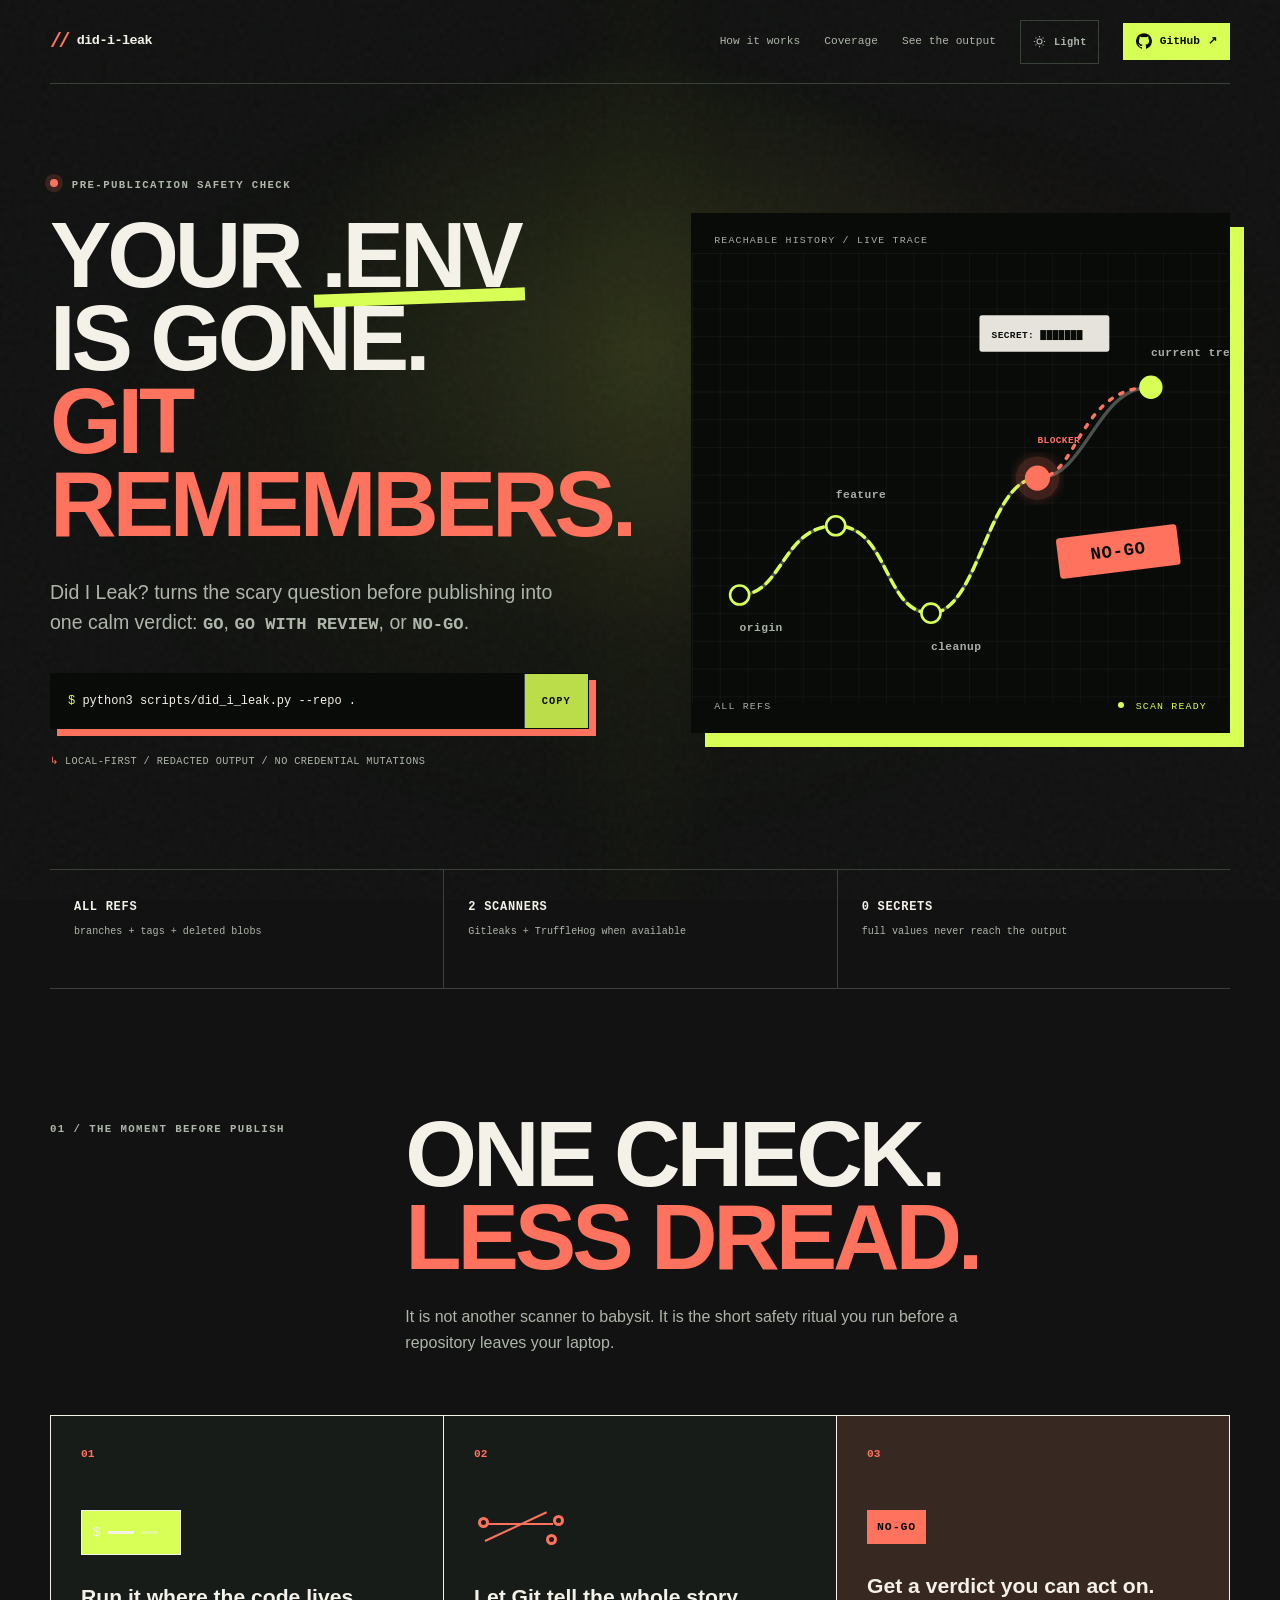
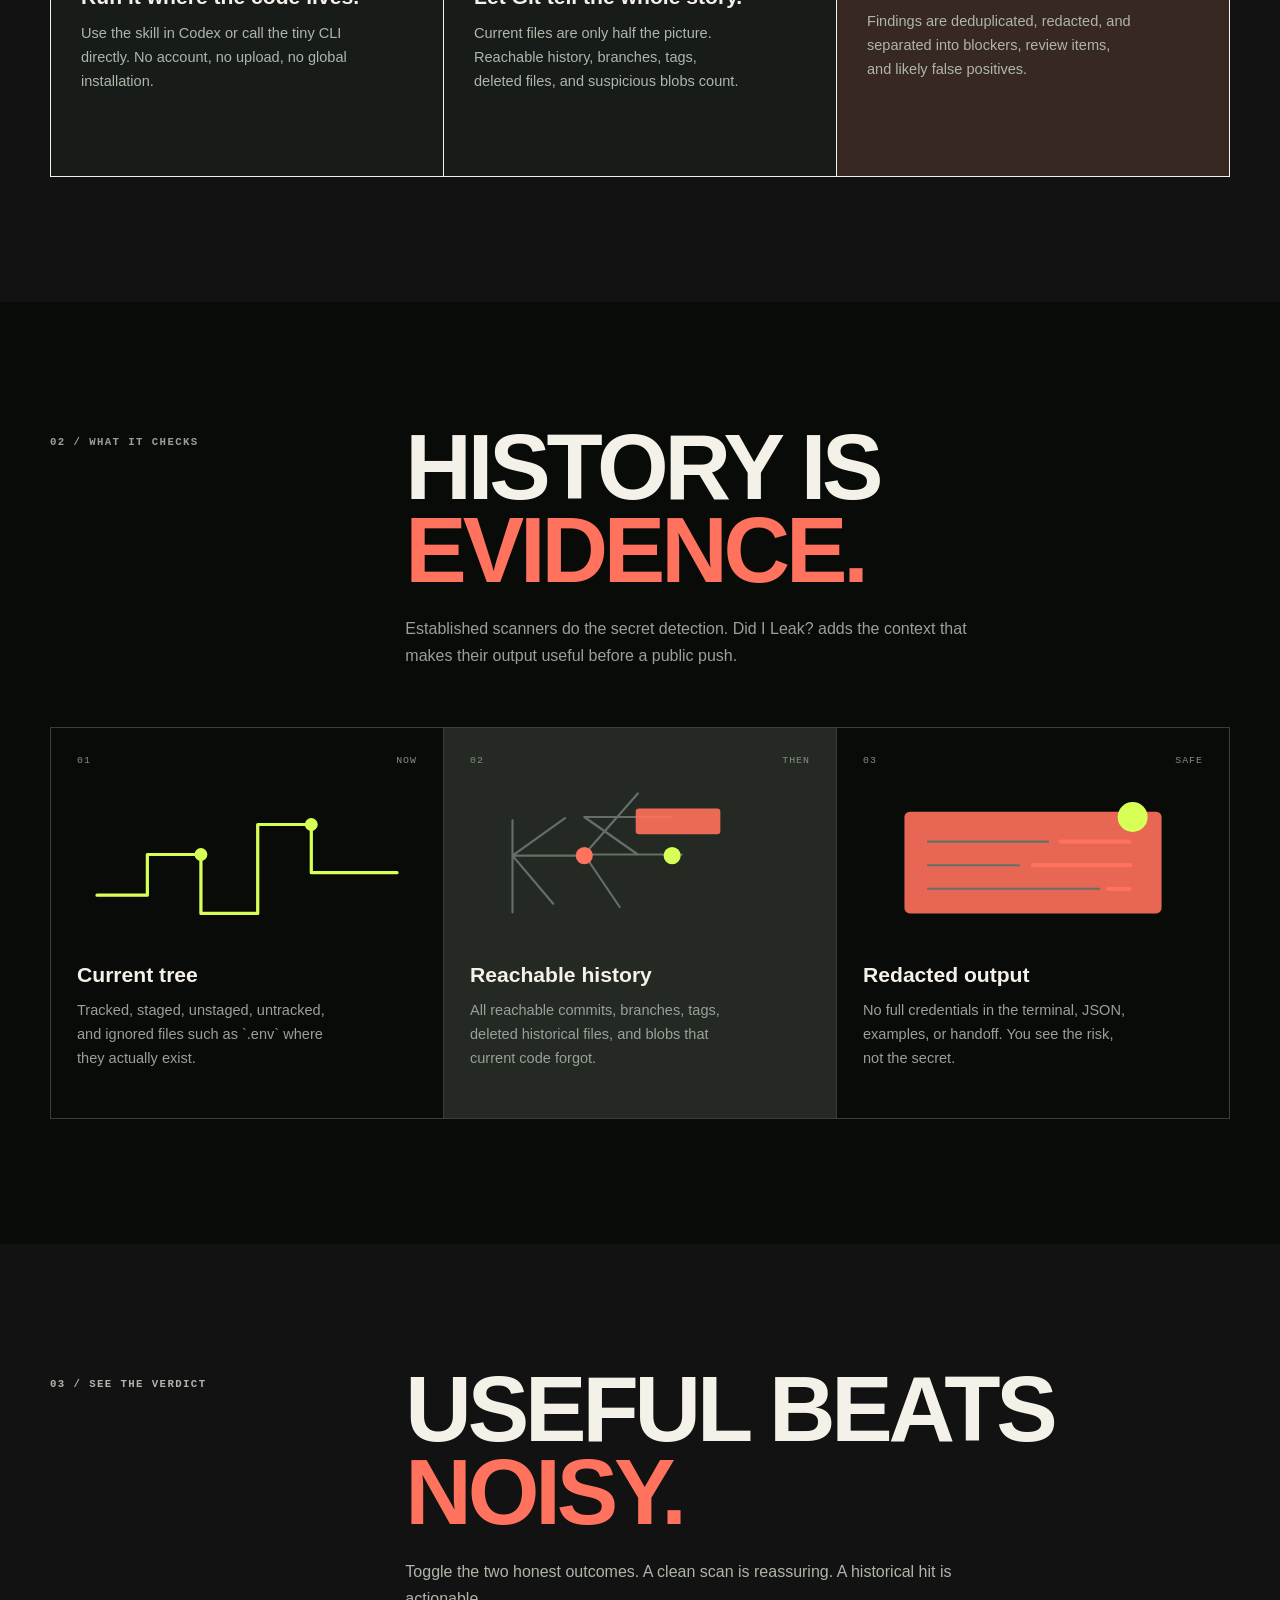
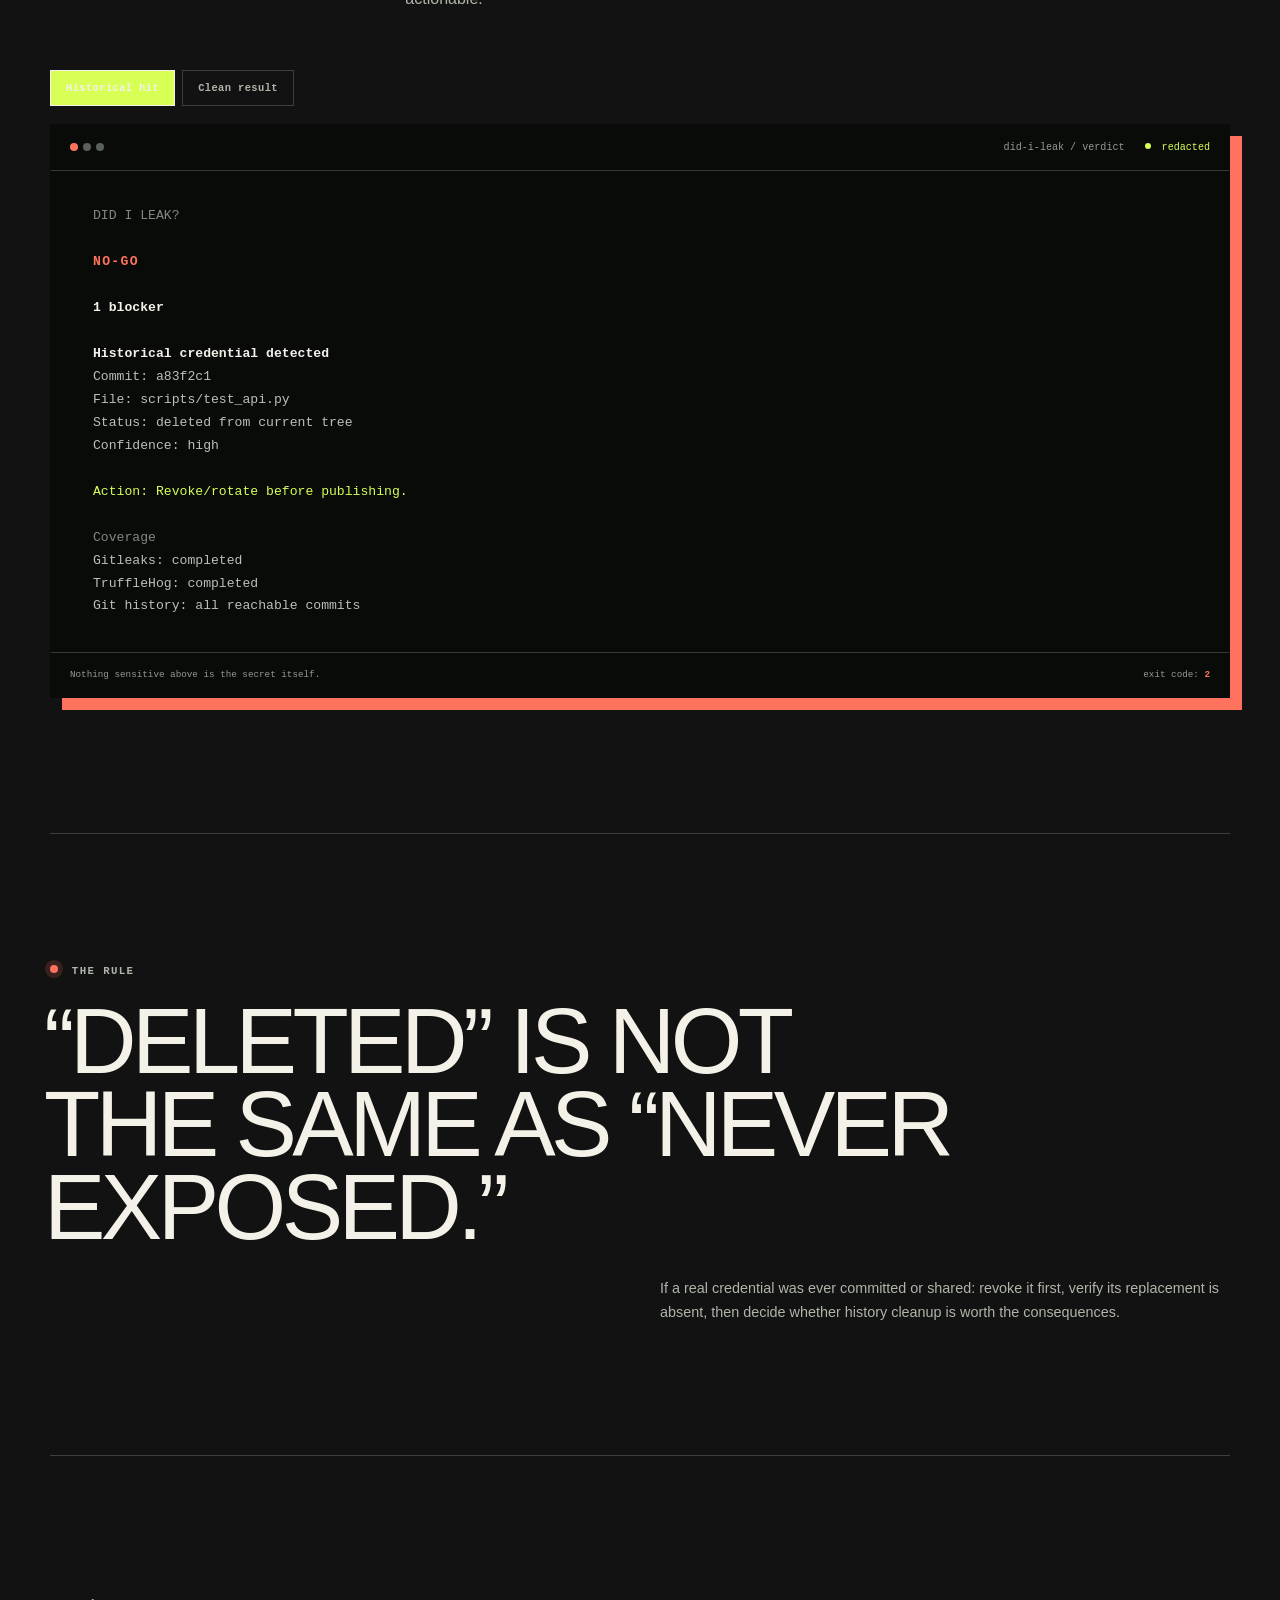
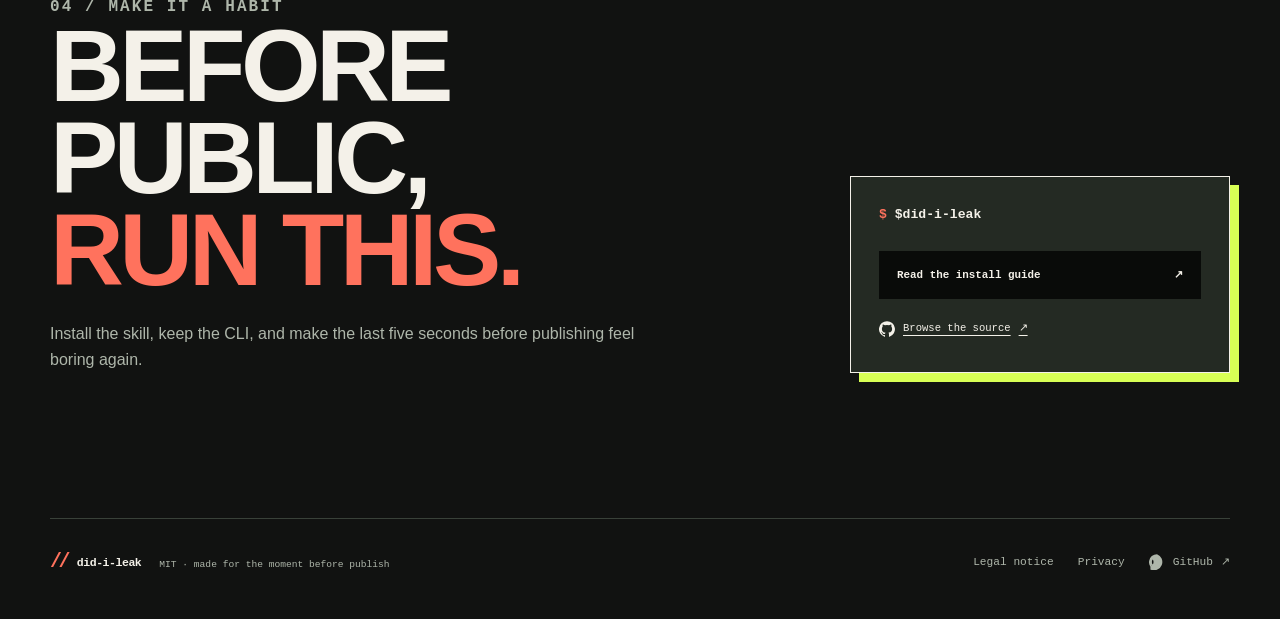
==== docs/index.html @ 1134b4e0 "style: refine ambient background" ====
<!doctype html>
<html lang="en" data-theme="dark">
<head>
  <meta charset="utf-8">
  <meta name="viewport" content="width=device-width, initial-scale=1">
  <meta name="description" content="Did I Leak? A redacted, local-first pre-publication safety check for Git repositories.">
  <meta name="theme-color" content="#111211">
  <meta name="color-scheme" content="dark light">
  <meta property="og:title" content="Did I Leak? — Git remembers.">
  <meta property="og:description" content="Before you make a repo public, check what Git remembers.">
  <title>Did I Leak? — Git remembers.</title>
  <link rel="icon" href="data:image/svg+xml,%3Csvg xmlns='http://www.w3.org/2000/svg' viewBox='0 0 32 32'%3E%3Crect width='32' height='32' rx='5' fill='%23111211'/%3E%3Cpath d='M7 8h18v4H7zm3 7h12v4H10zm3 7h6v3h-6z' fill='%23d8ff55'/%3E%3C/svg%3E">
  <link rel="stylesheet" href="styles.css">
</head>
<body>
  <a class="skip-link" href="#main">Skip to content</a>
  <div class="noise" aria-hidden="true"></div>
  <div class="ambient-field" aria-hidden="true"></div>

  <header class="site-header wrap">
    <a class="brand" href="#top" aria-label="Did I Leak home">
      <span class="brand-mark" aria-hidden="true">//</span>
      <span>did-i-leak</span>
    </a>
    <nav aria-label="Primary navigation">
      <a href="#how">How it works</a>
      <a href="#coverage">Coverage</a>
      <a href="#demo">See the output</a>
      <button class="theme-toggle" type="button" data-theme-toggle aria-label="Switch to light theme" aria-pressed="false">
        <svg aria-hidden="true" viewBox="0 0 24 24"><path d="M12 3v2m0 14v2M3 12h2m14 0h2M5.64 5.64l1.42 1.42m9.9 9.9 1.4 1.4m0-12.72-1.4 1.42m-9.9 9.9-1.42 1.4M12 8a4 4 0 1 0 0 8 4 4 0 0 0 0-8Z"/></svg>
        <span data-theme-label>Light</span>
      </button>
      <a class="nav-cta" href="https://github.com/pengusto/did-i-leak" target="_blank" rel="noreferrer">
        <svg class="github-icon" aria-hidden="true" viewBox="0 0 24 24"><path d="M12 .3a12 12 0 0 0-3.79 23.39c.6.11.82-.26.82-.58v-2.04c-3.34.73-4.04-1.61-4.04-1.61-.55-1.39-1.34-1.76-1.34-1.76-1.09-.75.08-.74.08-.74 1.2.08 1.84 1.23 1.84 1.23 1.07 1.83 2.8 1.3 3.49.99.11-.78.42-1.3.76-1.6-2.67-.3-5.47-1.34-5.47-5.94 0-1.31.47-2.38 1.23-3.22-.12-.3-.53-1.52.12-3.18 0 0 1-.32 3.3 1.23a11.5 11.5 0 0 1 6 0c2.3-1.55 3.3-1.23 3.3-1.23.65 1.66.24 2.88.12 3.18.77.84 1.23 1.91 1.23 3.22 0 4.61-2.81 5.63-5.49 5.93.43.37.81 1.1.81 2.22v3.29c0 .32.22.7.83.58A12 12 0 0 0 12 .3Z"/></svg>
        <span>GitHub</span><span aria-hidden="true">↗</span>
      </a>
    </nav>
  </header>

  <main id="main">
    <section class="hero wrap" id="top">
      <div class="hero-copy">
        <p class="eyebrow"><span class="pulse" aria-hidden="true"></span> Pre-publication safety check</p>
        <h1>Your <span class="mark">.env</span> is gone.<br><strong>Git remembers.</strong></h1>
        <p class="hero-lede">Did I Leak? turns the scary question before publishing into one calm verdict: <b>GO</b>, <b>GO WITH REVIEW</b>, or <b>NO-GO</b>.</p>
        <div class="command-box">
          <code><span class="prompt">$</span> python3 scripts/did_i_leak.py --repo .</code>
          <button class="copy-button" type="button" data-copy="python3 scripts/did_i_leak.py --repo .">Copy</button>
          <span class="copy-status" aria-live="polite"></span>
        </div>
        <p class="hero-note"><span aria-hidden="true">↳</span> local-first / redacted output / no credential mutations</p>
      </div>

      <div class="hero-visual" aria-label="Illustration of Git history being checked for a deleted credential">
        <div class="visual-label">REACHABLE HISTORY / LIVE TRACE</div>
        <svg class="history-map" viewBox="0 0 620 520" role="img" aria-labelledby="history-title history-desc">
          <title id="history-title">A Git history trace with one blocked commit</title>
          <desc id="history-desc">A lime path moves through safe commits, hits a coral blocked commit, and continues to the current tree.</desc>
          <defs>
            <pattern id="grid" width="32" height="32" patternUnits="userSpaceOnUse">
              <path d="M32 0H0V32" fill="none" stroke="#ffffff" stroke-opacity=".08" stroke-width="1"/>
            </pattern>
            <filter id="glow"><feGaussianBlur stdDeviation="7" result="blur"/><feMerge><feMergeNode in="blur"/><feMergeNode in="SourceGraphic"/></feMerge></filter>
          </defs>
          <rect width="620" height="520" fill="url(#grid)"/>
          <path class="trace-muted" d="M55 395 C105 395 104 315 166 315 S221 416 276 416 S342 260 399 260 S466 155 530 155"/>
          <path class="trace-live" d="M55 395 C105 395 104 315 166 315 S221 416 276 416 S342 260 399 260"/>
          <path class="trace-blocked" d="M399 260 C446 260 446 155 530 155"/>
          <circle class="node safe" cx="55" cy="395" r="11"/>
          <circle class="node safe" cx="166" cy="315" r="11"/>
          <circle class="node safe" cx="276" cy="416" r="11"/>
          <circle class="node blocked-glow" cx="399" cy="260" r="25" filter="url(#glow)"/>
          <circle class="node blocked" cx="399" cy="260" r="13"/>
          <circle class="node current" cx="530" cy="155" r="12"/>
          <g class="map-label">
            <text x="55" y="437">origin</text>
            <text x="166" y="283">feature</text>
            <text x="276" y="459">cleanup</text>
            <text class="blocked-text" x="399" y="220">BLOCKER</text>
            <text x="530" y="119">current tree</text>
          </g>
          <g class="redaction" transform="translate(332 72)">
            <rect width="150" height="42" rx="3"/>
            <text x="14" y="26">SECRET: ███████</text>
          </g>
          <g class="stamp" transform="translate(420 330) rotate(-7)">
            <rect width="140" height="47" rx="4"/>
            <text x="70" y="29">NO-GO</text>
          </g>
        </svg>
        <div class="visual-footer"><span>ALL REFS</span><span class="visual-status"><i></i> SCAN READY</span></div>
      </div>
    </section>

    <section class="signal-strip wrap" aria-label="Product guarantees">
      <div><strong>ALL REFS</strong><span>branches + tags + deleted blobs</span></div>
      <div><strong>2 SCANNERS</strong><span>Gitleaks + TruffleHog when available</span></div>
      <div><strong>0 SECRETS</strong><span>full values never reach the output</span></div>
    </section>

    <section class="section wrap" id="how">
      <div class="section-intro">
        <p class="section-number">01 / THE MOMENT BEFORE PUBLISH</p>
        <div>
          <h2>One check.<br><em>Less dread.</em></h2>
          <p>It is not another scanner to babysit. It is the short safety ritual you run before a repository leaves your laptop.</p>
        </div>
      </div>
      <div class="steps">
        <article class="step">
          <span class="step-index">01</span>
          <div class="step-icon icon-terminal" aria-hidden="true"><span>$</span><i></i><i></i></div>
          <h3>Run it where the code lives.</h3>
          <p>Use the skill in Codex or call the tiny CLI directly. No account, no upload, no global installation.</p>
        </article>
        <article class="step">
          <span class="step-index">02</span>
          <div class="step-icon icon-branch" aria-hidden="true"><i></i><i></i><i></i></div>
          <h3>Let Git tell the whole story.</h3>
          <p>Current files are only half the picture. Reachable history, branches, tags, deleted files, and suspicious blobs count.</p>
        </article>
        <article class="step step-last">
          <span class="step-index">03</span>
          <div class="step-icon icon-verdict" aria-hidden="true">NO-GO</div>
          <h3>Get a verdict you can act on.</h3>
          <p>Findings are deduplicated, redacted, and separated into blockers, review items, and likely false positives.</p>
        </article>
      </div>
    </section>

    <section class="section dark-section" id="coverage">
      <div class="wrap">
        <div class="section-intro dark-intro">
          <p class="section-number">02 / WHAT IT CHECKS</p>
          <div>
            <h2>History is<br><em>evidence.</em></h2>
            <p>Established scanners do the secret detection. Did I Leak? adds the context that makes their output useful before a public push.</p>
          </div>
        </div>
        <div class="coverage-grid">
          <article class="coverage-card">
            <div class="card-top"><span>01</span><span>NOW</span></div>
            <svg viewBox="0 0 280 140" aria-hidden="true"><path d="M0 101h47V63h50v55h53V35h50v45h80"/><path class="accent-line" d="M0 101h47V63h50v55h53V35h50v45h80"/><circle cx="97" cy="63" r="6"/><circle cx="200" cy="35" r="6"/></svg>
            <h3>Current tree</h3>
            <p>Tracked, staged, unstaged, untracked, and ignored files such as `.env` where they actually exist.</p>
          </article>
          <article class="coverage-card card-featured">
            <div class="card-top"><span>02</span><span>THEN</span></div>
            <svg viewBox="0 0 280 140" aria-hidden="true"><path d="M21 117V31m0 33h67m-67 0 38 45m-38-45 49-35m18-1h82m-82 0 50 35m-50 0h91m-91 0 33 49m-33-49 50-57"/><circle class="coral-dot" cx="88" cy="64" r="8"/><circle class="lime-dot" cx="170" cy="64" r="8"/><rect x="136" y="20" width="79" height="24" rx="3"/></svg>
            <h3>Reachable history</h3>
            <p>All reachable commits, branches, tags, deleted historical files, and blobs that current code forgot.</p>
          </article>
          <article class="coverage-card">
            <div class="card-top"><span>03</span><span>SAFE</span></div>
            <svg viewBox="0 0 280 140" aria-hidden="true"><rect x="20" y="23" width="240" height="95" rx="5"/><path d="M42 51h112M42 73h85M42 95h160"/><path class="redact-line" d="M166 51h64M140 73h91M210 95h20"/><circle cx="233" cy="28" r="14"/></svg>
            <h3>Redacted output</h3>
            <p>No full credentials in the terminal, JSON, examples, or handoff. You see the risk, not the secret.</p>
          </article>
        </div>
      </div>
    </section>

    <section class="section wrap demo-section" id="demo">
      <div class="section-intro">
        <p class="section-number">03 / SEE THE VERDICT</p>
        <div>
          <h2>Useful beats<br><em>noisy.</em></h2>
          <p>Toggle the two honest outcomes. A clean scan is reassuring. A historical hit is actionable.</p>
        </div>
      </div>
      <div class="demo-switcher" role="group" aria-label="Choose an example verdict">
        <button type="button" class="demo-tab active" data-demo-tab="leak">Historical hit</button>
        <button type="button" class="demo-tab" data-demo-tab="clean">Clean result</button>
      </div>
      <div class="terminal" aria-live="polite">
        <div class="terminal-bar"><span class="terminal-dots" aria-hidden="true"><i></i><i></i><i></i></span><span data-terminal-title>did-i-leak / verdict</span><span class="terminal-live"><i></i> redacted</span></div>
        <pre data-terminal-output><span class="terminal-muted">DID I LEAK?</span>

<span class="terminal-danger">NO-GO</span>

<span class="terminal-strong">1 blocker</span>

<span class="terminal-strong">Historical credential detected</span>
Commit: a83f2c1
File: scripts/test_api.py
Status: deleted from current tree
Confidence: high

<span class="terminal-action">Action: Revoke/rotate before publishing.</span>

<span class="terminal-muted">Coverage</span>
Gitleaks: completed
TruffleHog: completed
Git history: all reachable commits</pre>
        <div class="terminal-footer"><span>Nothing sensitive above is the secret itself.</span><span>exit code: <b data-terminal-code>2</b></span></div>
      </div>
    </section>

    <section class="manifesto wrap">
      <p class="eyebrow"><span class="pulse" aria-hidden="true"></span> The rule</p>
      <blockquote>“Deleted” is not the same as “never exposed.”</blockquote>
      <p class="manifesto-note">If a real credential was ever committed or shared: revoke it first, verify its replacement is absent, then decide whether history cleanup is worth the consequences.</p>
    </section>

    <section class="cta-section wrap" id="install">
      <div>
        <p class="section-number">04 / MAKE IT A HABIT</p>
        <h2>Before public,<br><em>run this.</em></h2>
        <p>Install the skill, keep the CLI, and make the last five seconds before publishing feel boring again.</p>
      </div>
      <div class="cta-panel">
        <code><span>$</span> $did-i-leak</code>
        <a class="primary-button" href="https://github.com/pengusto/did-i-leak#readme" target="_blank" rel="noreferrer">Read the install guide <span aria-hidden="true">↗</span></a>
        <a class="text-link icon-link" href="https://github.com/pengusto/did-i-leak" target="_blank" rel="noreferrer"><svg class="github-icon" aria-hidden="true" viewBox="0 0 24 24"><path d="M12 .3a12 12 0 0 0-3.79 23.39c.6.11.82-.26.82-.58v-2.04c-3.34.73-4.04-1.61-4.04-1.61-.55-1.39-1.34-1.76-1.34-1.76-1.09-.75.08-.74.08-.74 1.2.08 1.84 1.23 1.84 1.23 1.07 1.83 2.8 1.3 3.49.99.11-.78.42-1.3.76-1.6-2.67-.3-5.47-1.34-5.47-5.94 0-1.31.47-2.38 1.23-3.22-.12-.3-.53-1.52.12-3.18 0 0 1-.32 3.3 1.23a11.5 11.5 0 0 1 6 0c2.3-1.55 3.3-1.23 3.3-1.23.65 1.66.24 2.88.12 3.18.77.84 1.23 1.91 1.23 3.22 0 4.61-2.81 5.63-5.49 5.93.43.37.81 1.1.81 2.22v3.29c0 .32.22.7.83.58A12 12 0 0 0 12 .3Z"/></svg> Browse the source <span aria-hidden="true">↗</span></a>
      </div>
    </section>
  </main>

  <footer class="site-footer wrap">
    <div><a class="brand footer-brand" href="#top"><span class="brand-mark" aria-hidden="true">//</span> did-i-leak</a><span class="footer-copy">MIT · made for the moment before publish</span></div>
    <div class="footer-links"><a href="impressum.html">Legal notice</a><a href="datenschutz.html">Privacy</a><a class="icon-link" href="https://github.com/pengusto/did-i-leak" target="_blank" rel="noreferrer"><svg class="github-icon" aria-hidden="true" viewBox="0 0 24 24"><path d="M12 .3a12 12 0 0 0-3.79 23.39c.6.11.82-.26.82-.58v-2.04c-3.34.73-4.04-1.61-4.04-1.61-.55-1.39-1.34-1.76-1.34-1.76-1.09-.75.08-.74.08-.74 1.2.08 1.84 1.23 1.84 1.23 1.07 1.83 2.8 1.3 3.49.99.11-.78.42-1.3.76-1.6-2.67-.3-5.47-1.34-5.47-5.94 0-1.31.47-2.38 1.23-3.22.77.84 1.23 1.91 1.23 3.22 0 4.61-2.81 5.63-5.49 5.93.43.37.81 1.1.81 2.22v3.29c0 .32.22.7.83.58A12 12 0 0 0 12 .3Z"/></svg>GitHub <span aria-hidden="true">↗</span></a></div>
  </footer>

  <script src="script.js" defer></script>
</body>
</html>
---- docs/styles.css ----
:root {
  color-scheme: dark;
  --bg: #111211;
  --surface: #181c18;
  --surface-2: #242a23;
  --surface-strong: #090b09;
  --text: #f4f1e9;
  --muted: #aeb6aa;
  --line: #394139;
  --accent: #d8ff55;
  --danger: #ff725d;
  --focus: #9aaaff;
  --mx: 50%;
  --my: 38%;
  --shift-x: 0px;
  --shift-y: 0px;
  --max: 1180px;
  --display: "Arial Narrow", "Avenir Next Condensed", "Helvetica Neue", sans-serif;
  --body: "Avenir Next", "Helvetica Neue", "Segoe UI", sans-serif;
  --mono: "SFMono-Regular", Consolas, "Liberation Mono", Menlo, monospace;
}

html[data-theme="light"] {
  color-scheme: light;
  --bg: #f4f1e9;
  --surface: #fffdf5;
  --surface-2: #e7e3d9;
  --surface-strong: #111211;
  --text: #111211;
  --muted: #6d726c;
  --line: #c9c7bd;
  --accent: #c9ed4a;
  --danger: #d95443;
  --focus: #455eff;
}

* { box-sizing: border-box; }

html { scroll-behavior: smooth; }

body {
  isolation: isolate;
  margin: 0;
  color: var(--text);
  background: var(--bg);
  font-family: var(--body);
  line-height: 1.5;
}

body::selection { color: var(--text); background: var(--accent); }

a { color: inherit; }

button, a { -webkit-tap-highlight-color: transparent; }

a:focus-visible,
button:focus-visible {
  outline: 3px solid var(--focus);
  outline-offset: 4px;
}

.skip-link {
  position: fixed;
  z-index: 10;
  top: 12px;
  left: 12px;
  padding: 10px 14px;
  color: var(--surface-strong);
  background: var(--accent);
  transform: translateY(-150%);
}

.skip-link:focus { transform: translateY(0); }

.noise {
  position: fixed;
  z-index: 0;
  inset: 0;
  pointer-events: none;
  opacity: .035;
  background-image: url("data:image/svg+xml,%3Csvg viewBox='0 0 180 180' xmlns='http://www.w3.org/2000/svg'%3E%3Cfilter id='n'%3E%3CfeTurbulence type='fractalNoise' baseFrequency='.82' numOctaves='4' stitchTiles='stitch'/%3E%3C/filter%3E%3Crect width='100%25' height='100%25' filter='url(%23n)' opacity='.9'/%3E%3C/svg%3E");
}

.ambient-field {
  position: fixed;
  z-index: 0;
  inset: 0;
  overflow: hidden;
  pointer-events: none;
  opacity: .9;
  background:
    radial-gradient(ellipse 520px 430px at var(--mx) var(--my), color-mix(in srgb, var(--accent) 11%, transparent), transparent 72%),
    radial-gradient(ellipse 620px 480px at calc(72% + var(--shift-x)) calc(48% + var(--shift-y)), color-mix(in srgb, var(--danger) 5%, transparent), transparent 74%);
}

.ambient-field::before {
  position: absolute;
  inset: -22%;
  content: "";
  opacity: .6;
  background: radial-gradient(ellipse at 50% 50%, color-mix(in srgb, var(--accent) 7%, transparent), transparent 52%);
  filter: blur(48px);
  transform: translate3d(calc(var(--shift-x) * .55), calc(var(--shift-y) * .55), 0);
}

.ambient-field::after {
  position: absolute;
  top: -15%;
  bottom: -15%;
  left: calc(var(--mx) - 9%);
  width: 18%;
  min-width: 130px;
  content: "";
  background: linear-gradient(90deg, transparent, color-mix(in srgb, var(--accent) 7%, transparent), transparent);
  filter: blur(24px);
  opacity: .32;
  transform: translateX(var(--shift-x));
}

.site-header,
main,
.site-footer {
  position: relative;
  z-index: 1;
}

html[data-theme="light"] .ambient-field { opacity: .5; }

.wrap {
  width: min(calc(100% - 48px), var(--max));
  margin-inline: auto;
}

.site-header {
  display: flex;
  align-items: center;
  justify-content: space-between;
  min-height: 84px;
  border-bottom: 1px solid var(--line);
}

.brand {
  display: inline-flex;
  align-items: center;
  gap: 10px;
  color: var(--text);
  font-family: var(--mono);
  font-size: .84rem;
  font-weight: 800;
  letter-spacing: -.04em;
  text-decoration: none;
}

.brand-mark {
  display: inline-block;
  color: var(--danger);
  font-size: 1.25rem;
  letter-spacing: -.18em;
}

nav,
.footer-links {
  display: flex;
  align-items: center;
  gap: 24px;
}

nav a,
.footer-links a {
  color: var(--muted);
  font-family: var(--mono);
  font-size: .7rem;
  text-decoration: none;
}

nav a:hover,
.footer-links a:hover { color: var(--text); }

.nav-cta {
  display: inline-flex;
  align-items: center;
  gap: 8px;
  padding: 10px 13px;
  color: var(--surface-strong) !important;
  background: var(--accent);
  font-weight: 800;
}

.github-icon { width: 16px; height: 16px; fill: currentColor; }

.theme-toggle {
  display: inline-flex;
  align-items: center;
  gap: 7px;
  min-height: 44px;
  border: 1px solid var(--line);
  padding: 8px 11px;
  color: var(--muted);
  background: transparent;
  font-family: var(--mono);
  font-size: .64rem;
  font-weight: 800;
  letter-spacing: .04em;
  cursor: pointer;
}

.theme-toggle svg { width: 15px; height: 15px; fill: none; stroke: currentColor; stroke-width: 1.7; }
.theme-toggle:hover { color: var(--text); border-color: var(--text); }

.hero {
  display: grid;
  grid-template-columns: minmax(0, 1fr) minmax(0, 1fr);
  gap: clamp(48px, 8vw, 108px);
  align-items: center;
  min-height: 680px;
  padding: 94px 0 100px;
}

.eyebrow,
.section-number {
  margin: 0 0 22px;
  color: var(--muted);
  font-family: var(--mono);
  font-size: .67rem;
  font-weight: 800;
  letter-spacing: .13em;
  line-height: 1.4;
  text-transform: uppercase;
}

.pulse {
  display: inline-block;
  width: 8px;
  height: 8px;
  margin-right: 6px;
  border-radius: 50%;
  background: var(--danger);
  box-shadow: 0 0 0 5px color-mix(in srgb, var(--danger) 17%, transparent);
  vertical-align: 1px;
}

h1,
h2,
h3,
p { margin-top: 0; }

h1,
h2 {
  font-family: var(--display);
  font-weight: 900;
  letter-spacing: -.045em;
  line-height: .9;
  text-transform: uppercase;
}

h1 {
  max-width: 640px;
  margin-bottom: 30px;
  font-size: clamp(4.6rem, 7.2vw, 7.8rem);
}

h1 strong { display: block; color: var(--danger); font-weight: inherit; }

.mark {
  position: relative;
  display: inline-block;
  z-index: 0;
}

.mark::after {
  position: absolute;
  z-index: -1;
  right: -.06em;
  bottom: -.06em;
  left: -.08em;
  height: .14em;
  content: "";
  background: var(--accent);
  transform: rotate(-2deg);
}

.hero-lede {
  max-width: 540px;
  margin-bottom: 34px;
  color: var(--muted);
  font-size: clamp(1.03rem, 1.7vw, 1.22rem);
  line-height: 1.55;
}

.hero-lede b { font-family: var(--mono); font-size: .88em; }

.command-box {
  position: relative;
  display: flex;
  align-items: center;
  width: min(100%, 550px);
  min-height: 56px;
  border: 1px solid var(--surface-strong);
  background: var(--surface-strong);
  box-shadow: 7px 7px 0 var(--danger);
}

.command-box code {
  flex: 1 1 auto;
  min-width: 0;
  overflow-x: auto;
  padding: 18px 17px;
  color: var(--text);
  font-family: var(--mono);
  font-size: .75rem;
  white-space: nowrap;
}

.prompt { color: var(--accent); }

.copy-button {
  flex: 0 0 auto;
  align-self: stretch;
  border: 0;
  border-left: 1px solid #474b47;
  padding: 0 17px;
  color: var(--surface-strong);
  background: color-mix(in srgb, var(--accent) 86%, var(--surface-strong));
  font-family: var(--mono);
  font-size: .65rem;
  font-weight: 800;
  letter-spacing: .1em;
  text-transform: uppercase;
  cursor: pointer;
}

.copy-button:hover { background: #edff99; }

.copy-status {
  position: absolute;
  right: 0;
  bottom: -25px;
  color: var(--muted);
  font-family: var(--mono);
  font-size: .62rem;
}

.hero-note {
  margin: 25px 0 0;
  color: var(--muted);
  font-family: var(--mono);
  font-size: .64rem;
  letter-spacing: .04em;
  text-transform: uppercase;
}

.hero-note span { color: var(--danger); }

.hero-visual {
  position: relative;
  overflow: hidden;
  min-height: 520px;
  border: 1px solid var(--surface-strong);
  background: var(--surface-strong);
  box-shadow: 14px 14px 0 var(--accent);
}

.visual-label,
.visual-footer {
  display: flex;
  justify-content: space-between;
  color: #a8afa6;
  font-family: var(--mono);
  font-size: .62rem;
  letter-spacing: .12em;
}

.visual-label { padding: 20px 22px 0; }

.history-map {
  display: block;
  width: 100%;
  height: auto;
  margin-top: 4px;
}

.trace-muted,
.trace-live,
.trace-blocked {
  fill: none;
  stroke-linecap: round;
  stroke-linejoin: round;
  stroke-width: 4;
}

.trace-muted { stroke: #4b514d; }
.trace-live { stroke: var(--accent); stroke-dasharray: 10 7; }
.trace-blocked { stroke: var(--danger); stroke-dasharray: 4 10; }

.node { stroke-width: 3; }
.node.safe { fill: var(--surface-strong); stroke: var(--accent); }
.node.blocked { fill: var(--danger); stroke: var(--danger); }
.node.blocked-glow { fill: var(--danger); opacity: .22; }
.node.current { fill: var(--accent); stroke: var(--accent); }

.map-label text,
.redaction text,
.stamp text {
  font-family: var(--mono);
  font-size: 13px;
  font-weight: 800;
  letter-spacing: .04em;
}

.map-label text { fill: #a8afa6; }
.map-label .blocked-text { fill: var(--danger); font-size: 11px; }

.redaction rect {
  fill: var(--text);
  opacity: .94;
}

.redaction text { fill: var(--surface-strong); font-size: 11px; }

.stamp rect { fill: var(--danger); }
.stamp text { fill: var(--surface-strong); font-size: 20px; text-anchor: middle; }

.visual-footer {
  position: absolute;
  right: 22px;
  bottom: 18px;
  left: 22px;
}

.visual-status { color: var(--accent); }
.visual-status i,
.terminal-live i {
  display: inline-block;
  width: 6px;
  height: 6px;
  margin-right: 5px;
  border-radius: 50%;
  background: currentColor;
  vertical-align: 1px;
}

.signal-strip {
  display: grid;
  grid-template-columns: repeat(3, 1fr);
  border-top: 1px solid var(--line);
  border-bottom: 1px solid var(--line);
}

.signal-strip div {
  min-height: 118px;
  padding: 28px 24px;
}

.signal-strip div + div { border-left: 1px solid var(--line); }

.signal-strip strong {
  display: block;
  margin-bottom: 8px;
  font-family: var(--mono);
  font-size: .75rem;
  letter-spacing: .06em;
}

.signal-strip span {
  display: block;
  color: var(--muted);
  font-family: var(--mono);
  font-size: .63rem;
  line-height: 1.5;
}

.section { padding: 125px 0; }

.section-intro {
  display: grid;
  grid-template-columns: minmax(150px, .38fr) 1fr;
  gap: 42px;
  align-items: start;
  margin-bottom: 58px;
}

.section-number { margin-bottom: 0; padding-top: 8px; }

.section-intro h2 {
  max-width: 720px;
  margin-bottom: 24px;
  font-size: clamp(3.5rem, 7.2vw, 7.4rem);
}

.section-intro h2 em,
.cta-section h2 em,
.legal-main h1 em { color: var(--danger); font-style: normal; }

.section-intro > div > p,
.cta-section > div > p {
  max-width: 610px;
  margin-bottom: 0;
  color: var(--muted);
  font-size: 1rem;
  line-height: 1.65;
}

.steps {
  display: grid;
  grid-template-columns: repeat(3, 1fr);
  gap: 1px;
  border: 1px solid var(--text);
  background: var(--text);
}

.step {
  min-height: 360px;
  padding: 30px;
  background: var(--surface);
}

.step-last { background: color-mix(in srgb, var(--danger) 14%, var(--surface)); }

.step-index {
  display: block;
  margin-bottom: 48px;
  color: var(--danger);
  font-family: var(--mono);
  font-size: .7rem;
  font-weight: 800;
}

.step h3,
.coverage-card h3 {
  margin-bottom: 12px;
  font-size: 1.32rem;
  line-height: 1.1;
}

.step p,
.coverage-card p {
  max-width: 270px;
  margin: 0;
  color: var(--muted);
  font-size: .91rem;
  line-height: 1.65;
}

.step-icon {
  display: flex;
  align-items: center;
  height: 45px;
  margin-bottom: 30px;
  color: var(--text);
  font-family: var(--mono);
}

.icon-terminal {
  gap: 7px;
  width: 100px;
  padding: 8px 11px;
  border: 1px solid var(--text);
  background: var(--accent);
  font-size: .8rem;
}

.icon-terminal i { display: block; width: 26px; height: 3px; background: var(--text); }
.icon-terminal i:last-child { width: 17px; opacity: .45; }

.icon-branch { position: relative; width: 110px; }
.icon-branch::before,
.icon-branch::after { position: absolute; left: 11px; width: 68px; height: 2px; content: ""; background: var(--danger); transform-origin: left; }
.icon-branch::before { top: 13px; transform: rotate(0deg); }
.icon-branch::after { top: 30px; transform: rotate(-25deg); }
.icon-branch i { position: absolute; z-index: 1; width: 11px; height: 11px; border: 3px solid var(--danger); border-radius: 50%; background: var(--surface); }
.icon-branch i:nth-child(1) { top: 7px; left: 4px; }
.icon-branch i:nth-child(2) { top: 24px; left: 72px; }
.icon-branch i:nth-child(3) { top: 5px; left: 79px; }

.icon-verdict {
  width: max-content;
  height: auto;
  padding: 8px 10px;
  color: var(--surface-strong);
  background: var(--danger);
  font-family: var(--mono);
  font-size: .72rem;
  font-weight: 900;
  letter-spacing: .08em;
}

.dark-section {
  color: var(--text);
  background: var(--surface-strong);
}

.dark-intro .section-number,
.dark-intro > div > p { color: #99a099; }

.dark-intro h2 { color: var(--text); }

.coverage-grid {
  display: grid;
  grid-template-columns: repeat(3, 1fr);
  gap: 1px;
  border: 1px solid #3a3e3a;
  background: #3a3e3a;
}

.coverage-card {
  min-height: 390px;
  padding: 26px;
  background: var(--surface-strong);
}

.coverage-card.card-featured { background: var(--surface-2); }

.card-top {
  display: flex;
  justify-content: space-between;
  color: #858d84;
  font-family: var(--mono);
  font-size: .62rem;
  letter-spacing: .1em;
}

.coverage-card svg {
  display: block;
  width: 100%;
  height: 150px;
  margin: 18px 0 26px;
}

.coverage-card svg path {
  fill: none;
  stroke: #647067;
  stroke-linecap: round;
  stroke-linejoin: round;
  stroke-width: 2;
}

.coverage-card svg .accent-line { stroke: var(--accent); stroke-width: 3; }
.coverage-card svg .coral-dot { fill: var(--danger); }
.coverage-card svg .lime-dot { fill: var(--accent); }
.coverage-card svg rect { fill: var(--danger); opacity: .9; }
.coverage-card svg circle:not(.coral-dot):not(.lime-dot) { fill: var(--accent); }
.coverage-card svg .redact-line { stroke: var(--danger); stroke-width: 4; }
.coverage-card h3 { color: var(--text); }
.coverage-card p { color: #99a099; }

.demo-section { padding-bottom: 135px; }

.demo-switcher {
  display: flex;
  gap: 7px;
  margin-bottom: 18px;
}

.demo-tab {
  border: 1px solid var(--line);
  padding: 11px 15px;
  color: var(--muted);
  background: transparent;
  font-family: var(--mono);
  font-size: .65rem;
  font-weight: 800;
  letter-spacing: .04em;
  cursor: pointer;
}

.demo-tab:hover,
.demo-tab.active { border-color: var(--text); color: var(--text); background: var(--accent); }

.terminal {
  overflow: hidden;
  border: 1px solid var(--surface-strong);
  background: var(--surface-strong);
  box-shadow: 12px 12px 0 var(--danger);
}

.terminal-bar,
.terminal-footer {
  display: flex;
  align-items: center;
  justify-content: space-between;
  gap: 20px;
  padding: 15px 19px;
  color: #929c91;
  font-family: var(--mono);
  font-size: .63rem;
}

.terminal-bar { border-bottom: 1px solid #363c36; }
.terminal-footer { border-top: 1px solid #363c36; font-size: .58rem; }

.terminal-dots { display: inline-flex; gap: 5px; margin-right: auto; }
.terminal-dots i { width: 8px; height: 8px; border-radius: 50%; background: #596159; }
.terminal-dots i:first-child { background: var(--danger); }
.terminal-live { color: var(--accent); }

.terminal pre {
  min-height: 355px;
  margin: 0;
  padding: 34px 42px;
  color: #b9c2b6;
  font-family: var(--mono);
  font-size: clamp(.66rem, 1.3vw, .82rem);
  line-height: 1.75;
  white-space: pre-wrap;
}

.terminal-muted { color: #7f8a7e; }
.terminal-danger { color: var(--danger); font-weight: 900; letter-spacing: .1em; }
.terminal-strong { color: var(--text); font-weight: 700; }
.terminal-action { color: var(--accent); }
.terminal-footer b { color: var(--danger); }

.manifesto {
  padding: 130px 0;
  border-top: 1px solid var(--line);
  border-bottom: 1px solid var(--line);
}

.manifesto blockquote {
  max-width: 930px;
  margin: 0 0 27px -6px;
  font-family: var(--display);
  font-size: clamp(3.2rem, 7.2vw, 7.1rem);
  letter-spacing: -.05em;
  line-height: .9;
  text-transform: uppercase;
}

.manifesto-note {
  max-width: 570px;
  margin: 0 0 0 auto;
  color: var(--muted);
  font-size: .9rem;
  line-height: 1.65;
}

.cta-section {
  display: grid;
  grid-template-columns: 1fr minmax(300px, 380px);
  gap: 60px;
  align-items: end;
  padding: 130px 0 145px;
}

.cta-section h2 {
  margin-bottom: 24px;
  font-size: clamp(4rem, 8vw, 8rem);
}

.cta-panel {
  padding: 28px;
  border: 1px solid var(--text);
  background: var(--surface-2);
  box-shadow: 9px 9px 0 var(--accent);
}

.cta-panel code {
  display: block;
  margin-bottom: 26px;
  color: var(--text);
  font-family: var(--mono);
  font-size: .82rem;
  font-weight: 800;
}

.cta-panel code span { color: var(--danger); }

.primary-button {
  display: flex;
  align-items: center;
  justify-content: space-between;
  gap: 14px;
  padding: 16px 18px;
  color: var(--text);
  background: var(--surface-strong);
  font-family: var(--mono);
  font-size: .68rem;
  font-weight: 800;
  text-decoration: none;
}

.primary-button:hover { background: var(--danger); }

.text-link {
  display: inline-block;
  margin-top: 22px;
  color: var(--text);
  font-family: var(--mono);
  font-size: .66rem;
  text-decoration: underline;
  text-underline-offset: 4px;
}

.site-footer {
  display: flex;
  align-items: center;
  justify-content: space-between;
  gap: 30px;
  padding: 28px 0 42px;
  border-top: 1px solid var(--line);
}

.footer-brand { font-size: .72rem; }
.footer-copy { margin-left: 18px; color: var(--muted); font-family: var(--mono); font-size: .6rem; }

/* Legal pages use the same visual language without adding a second component system. */
.legal-main {
  width: min(calc(100% - 48px), 790px);
  min-height: calc(100vh - 180px);
  padding: 105px 0 120px;
}

.legal-main h1 { margin-bottom: 58px; font-size: clamp(4rem, 9vw, 8rem); }
.legal-main h2 { margin: 42px 0 14px; font-family: var(--mono); font-size: .8rem; letter-spacing: .08em; line-height: 1.4; text-transform: uppercase; }
.legal-main p,
.legal-main li { max-width: 680px; color: var(--muted); font-size: .94rem; line-height: 1.75; }
.legal-main a { color: var(--text); text-decoration-thickness: 1px; text-underline-offset: 3px; }
.legal-main a:hover { color: var(--danger); }
.legal-main ul { padding-left: 20px; }
.legal-main .legal-lead { max-width: 570px; color: var(--text); font-size: 1.25rem; line-height: 1.5; }

.icon-link { display: inline-flex; align-items: center; gap: 8px; }

@media (max-width: 900px) {
  .hero { grid-template-columns: 1fr; padding-top: 68px; }
  .hero-visual { width: min(100%, 650px); }
  .section-intro { grid-template-columns: 1fr; gap: 18px; }
  .section-number { padding-top: 0; }
  .cta-section { grid-template-columns: 1fr; }
  .cta-panel { width: min(100%, 420px); }
}

@media (max-width: 700px) {
  .wrap { width: min(calc(100% - 34px), var(--max)); }
  .site-header { min-height: 70px; }
  nav a:not(.nav-cta) { display: none; }
  .nav-cta { padding: 9px 10px; font-size: .58rem; }
  .hero { min-height: auto; padding: 74px 0 86px; }
  h1 { font-size: clamp(4rem, 18vw, 6rem); }
  .hero-visual { min-height: 390px; box-shadow: 8px 8px 0 var(--accent); }
  .history-map { margin-top: 17px; }
  .signal-strip,
  .steps,
  .coverage-grid { grid-template-columns: 1fr; }
  .signal-strip div + div { border-top: 1px solid var(--line); border-left: 0; }
  .signal-strip div { min-height: auto; padding: 22px 18px; }
  .section { padding: 88px 0; }
  .section-intro h2 { font-size: clamp(3.5rem, 16vw, 5.8rem); }
  .step { min-height: 300px; }
  .coverage-card { min-height: 330px; }
  .manifesto { padding: 90px 0; }
  .manifesto blockquote { font-size: clamp(3.3rem, 16vw, 6rem); }
  .manifesto-note { margin: 0; }
  .cta-section { padding: 90px 0 105px; }
  .cta-section h2 { font-size: clamp(4rem, 17vw, 6.5rem); }
  .site-footer { display: block; }
  .footer-copy { display: block; margin: 13px 0 0; }
  .footer-links { flex-wrap: wrap; margin-top: 24px; }
  .legal-main { width: min(calc(100% - 34px), 790px); padding: 75px 0 90px; }
  .legal-main h1 { font-size: clamp(4rem, 18vw, 6rem); }
  .terminal pre { min-height: 390px; padding: 27px 22px; }
  .terminal-footer { align-items: flex-start; flex-direction: column; gap: 5px; }
}

@media (prefers-reduced-motion: no-preference) {
  .trace-live { animation: trace-dash 2.2s linear infinite; }
  .node.blocked-glow { animation: glow-pulse 2.8s ease-in-out infinite; }
  .ambient-field::after { animation: ambient-sweep 9s ease-in-out infinite alternate; }
  @keyframes trace-dash { to { stroke-dashoffset: -34; } }
  @keyframes glow-pulse { 50% { opacity: .07; } }
  @keyframes ambient-sweep { to { opacity: .12; transform: translateX(42px); } }
}

@media (pointer: coarse) {
  .ambient-field { opacity: .4; }
}

@media (prefers-reduced-motion: reduce) {
  html { scroll-behavior: auto; }
  .ambient-field { display: none; }
}
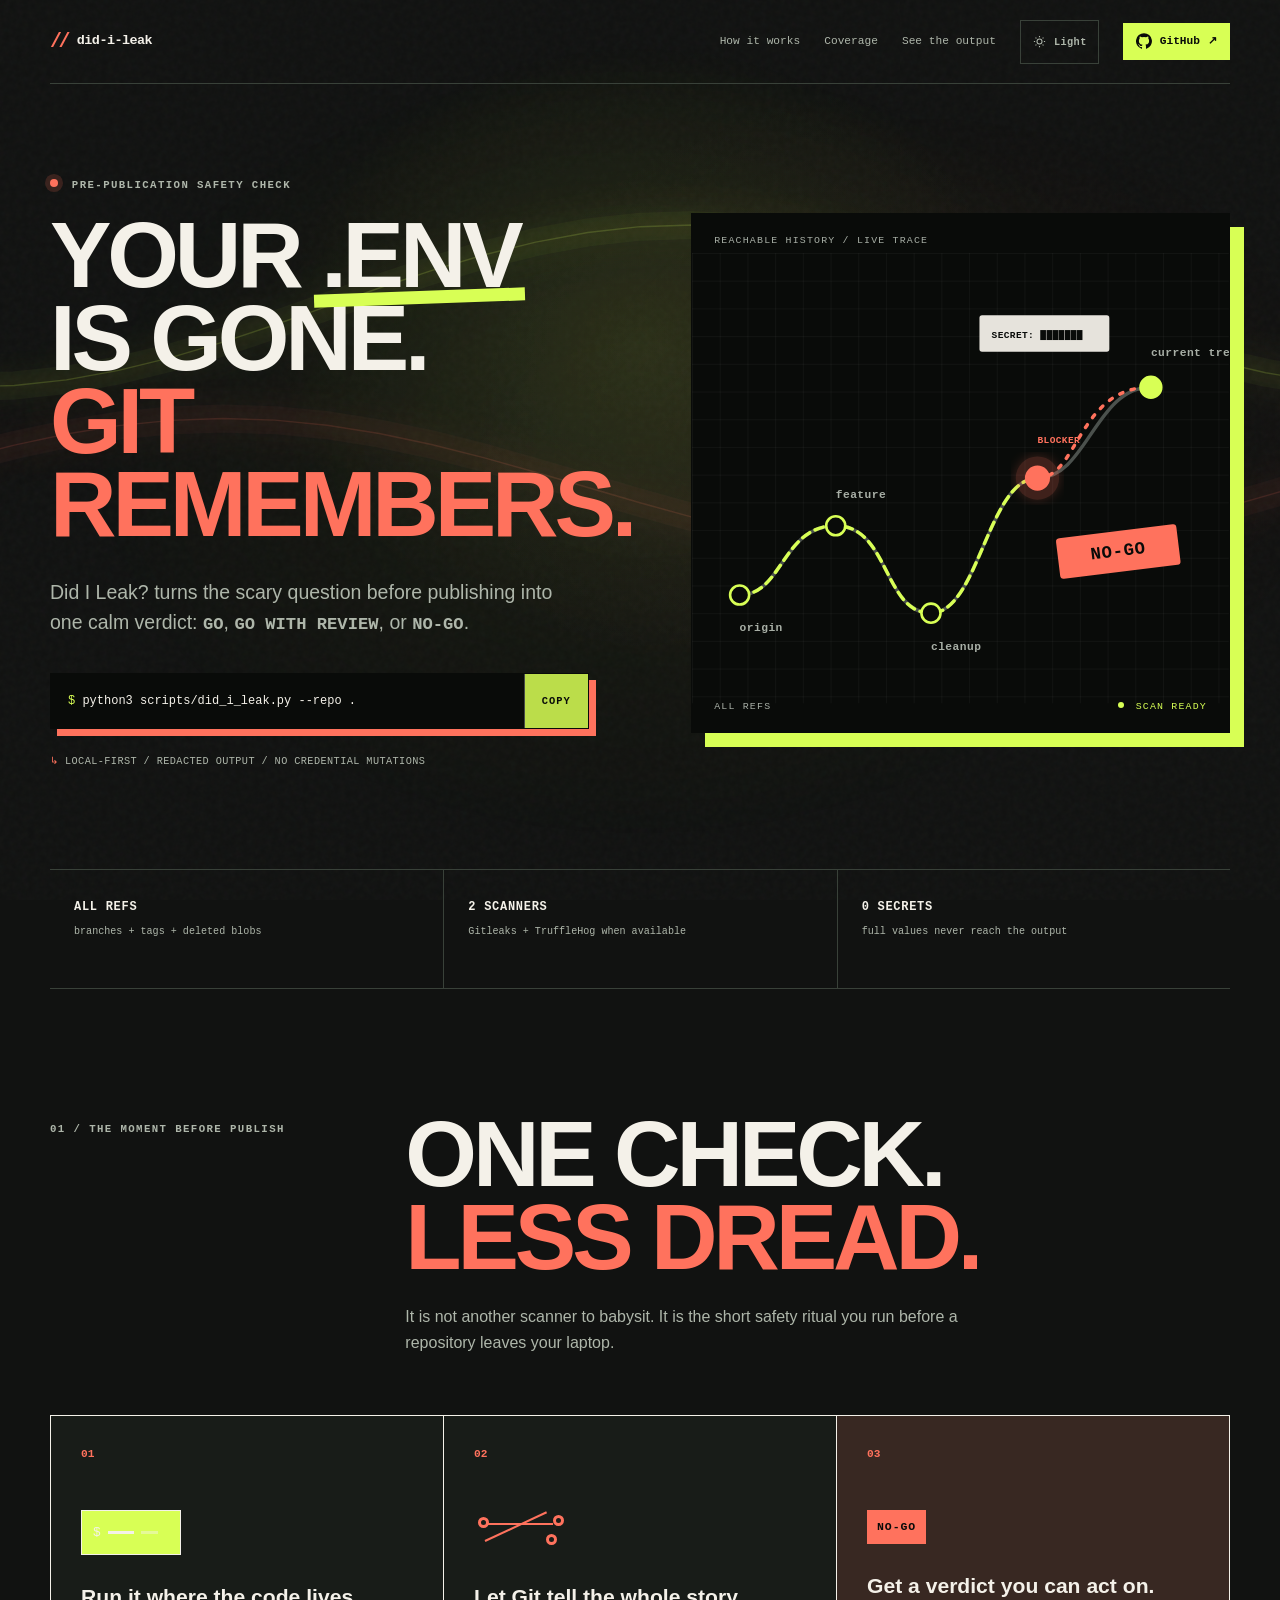
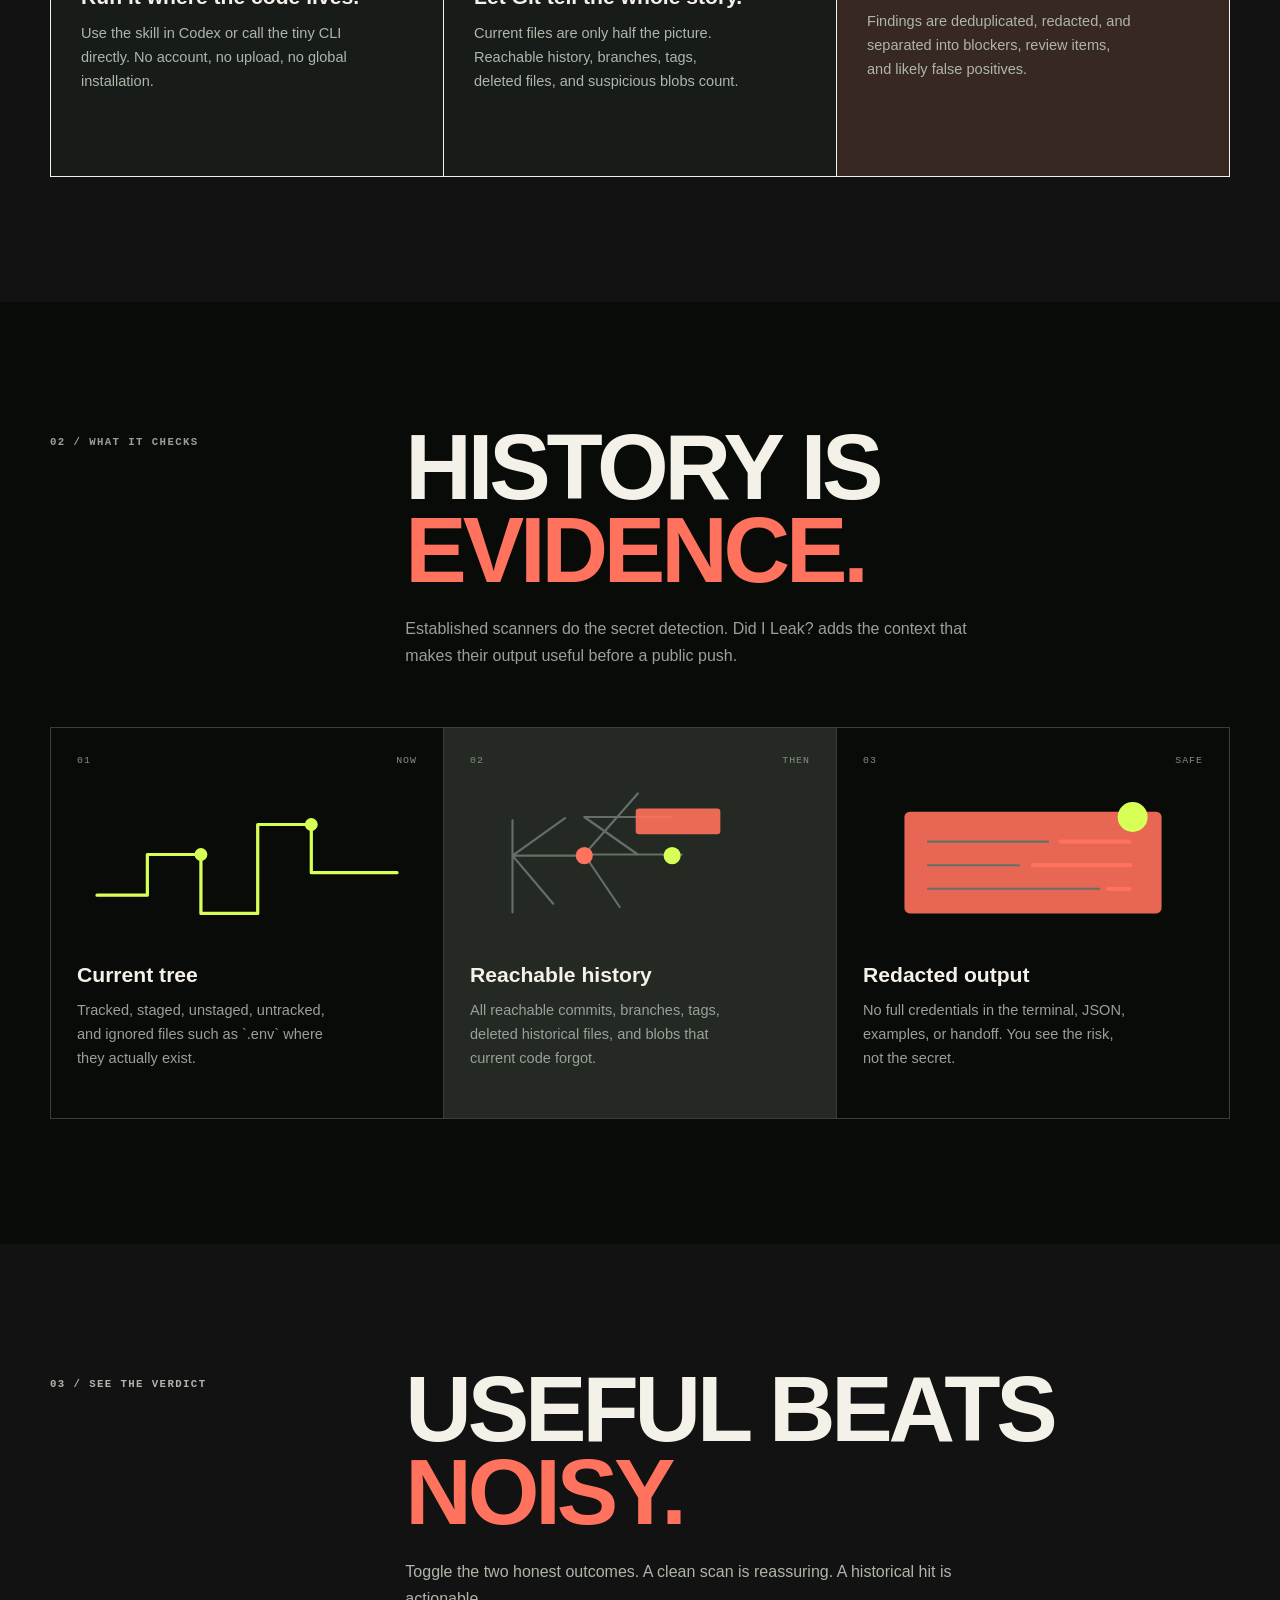
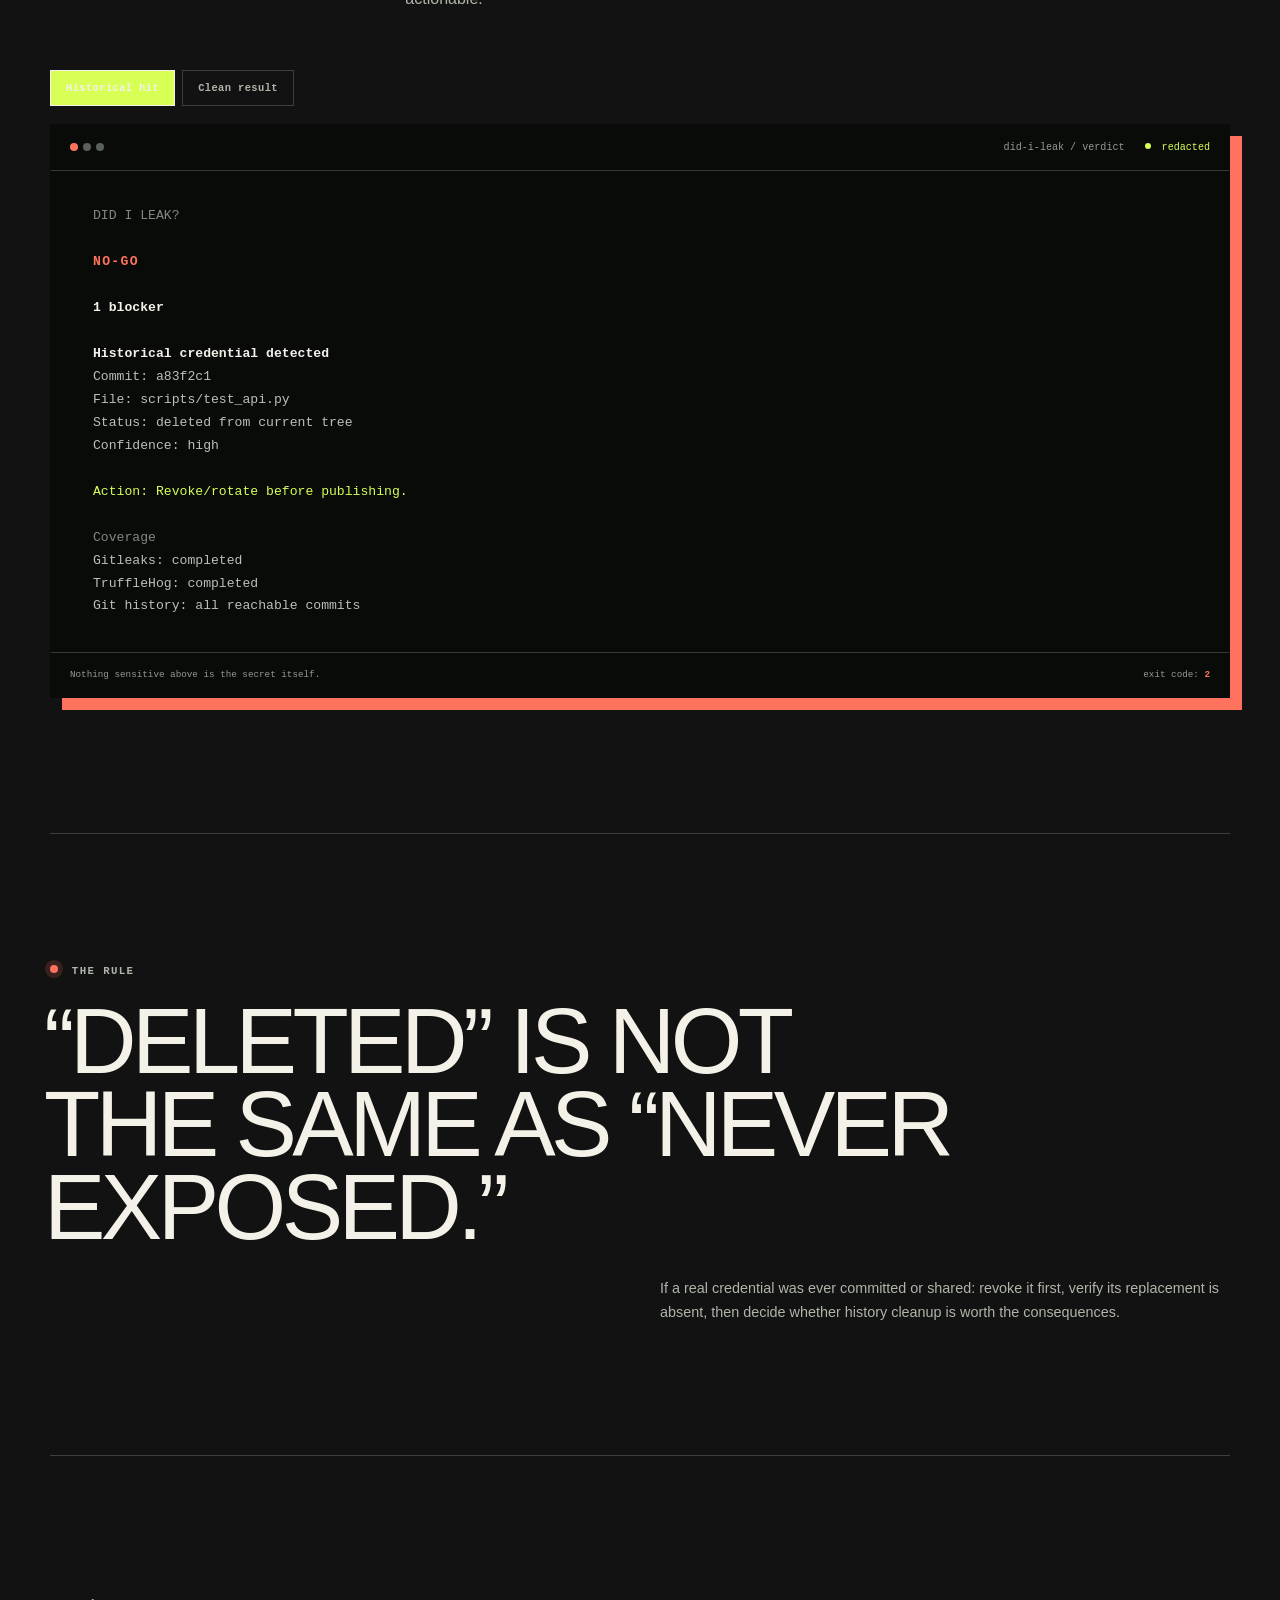
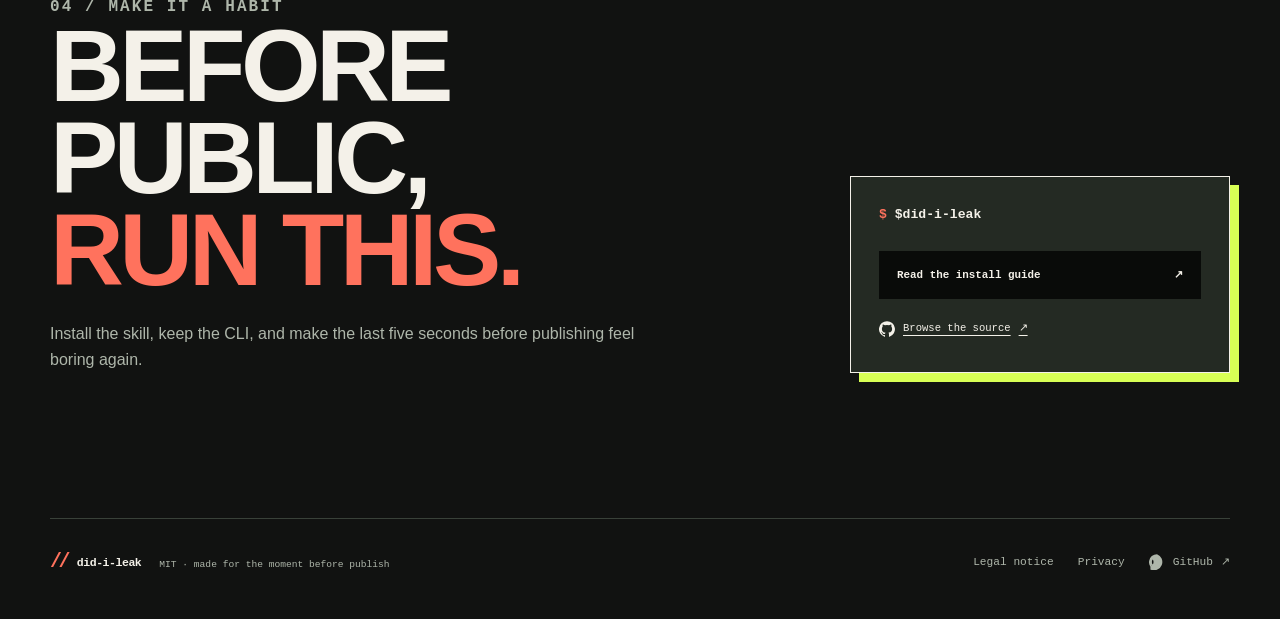
==== commit 22586265: "style: add aurora signal waves" ====
--- a/docs/index.html
+++ b/docs/index.html
@@ -15,7 +15,7 @@
 <body>
   <a class="skip-link" href="#main">Skip to content</a>
   <div class="noise" aria-hidden="true"></div>
-  <div class="ambient-field" aria-hidden="true"></div>
+  <div class="ambient-field" aria-hidden="true"><canvas class="ambient-canvas"></canvas></div>
 
   <header class="site-header wrap">
     <a class="brand" href="#top" aria-label="Did I Leak home">
--- a/docs/styles.css
+++ b/docs/styles.css
@@ -103,19 +103,8 @@
   transform: translate3d(calc(var(--shift-x) * .55), calc(var(--shift-y) * .55), 0);
 }
 
-.ambient-field::after {
-  position: absolute;
-  top: -15%;
-  bottom: -15%;
-  left: calc(var(--mx) - 9%);
-  width: 18%;
-  min-width: 130px;
-  content: "";
-  background: linear-gradient(90deg, transparent, color-mix(in srgb, var(--accent) 7%, transparent), transparent);
-  filter: blur(24px);
-  opacity: .32;
-  transform: translateX(var(--shift-x));
-}
+.ambient-canvas { display: block; width: 100%; height: 100%; opacity: .82; mix-blend-mode: screen; }
+html[data-theme="light"] .ambient-canvas { opacity: .48; mix-blend-mode: multiply; }
 
 .site-header,
 main,
@@ -865,10 +854,8 @@
 @media (prefers-reduced-motion: no-preference) {
   .trace-live { animation: trace-dash 2.2s linear infinite; }
   .node.blocked-glow { animation: glow-pulse 2.8s ease-in-out infinite; }
-  .ambient-field::after { animation: ambient-sweep 9s ease-in-out infinite alternate; }
   @keyframes trace-dash { to { stroke-dashoffset: -34; } }
   @keyframes glow-pulse { 50% { opacity: .07; } }
-  @keyframes ambient-sweep { to { opacity: .12; transform: translateX(42px); } }
 }
 
 @media (pointer: coarse) {
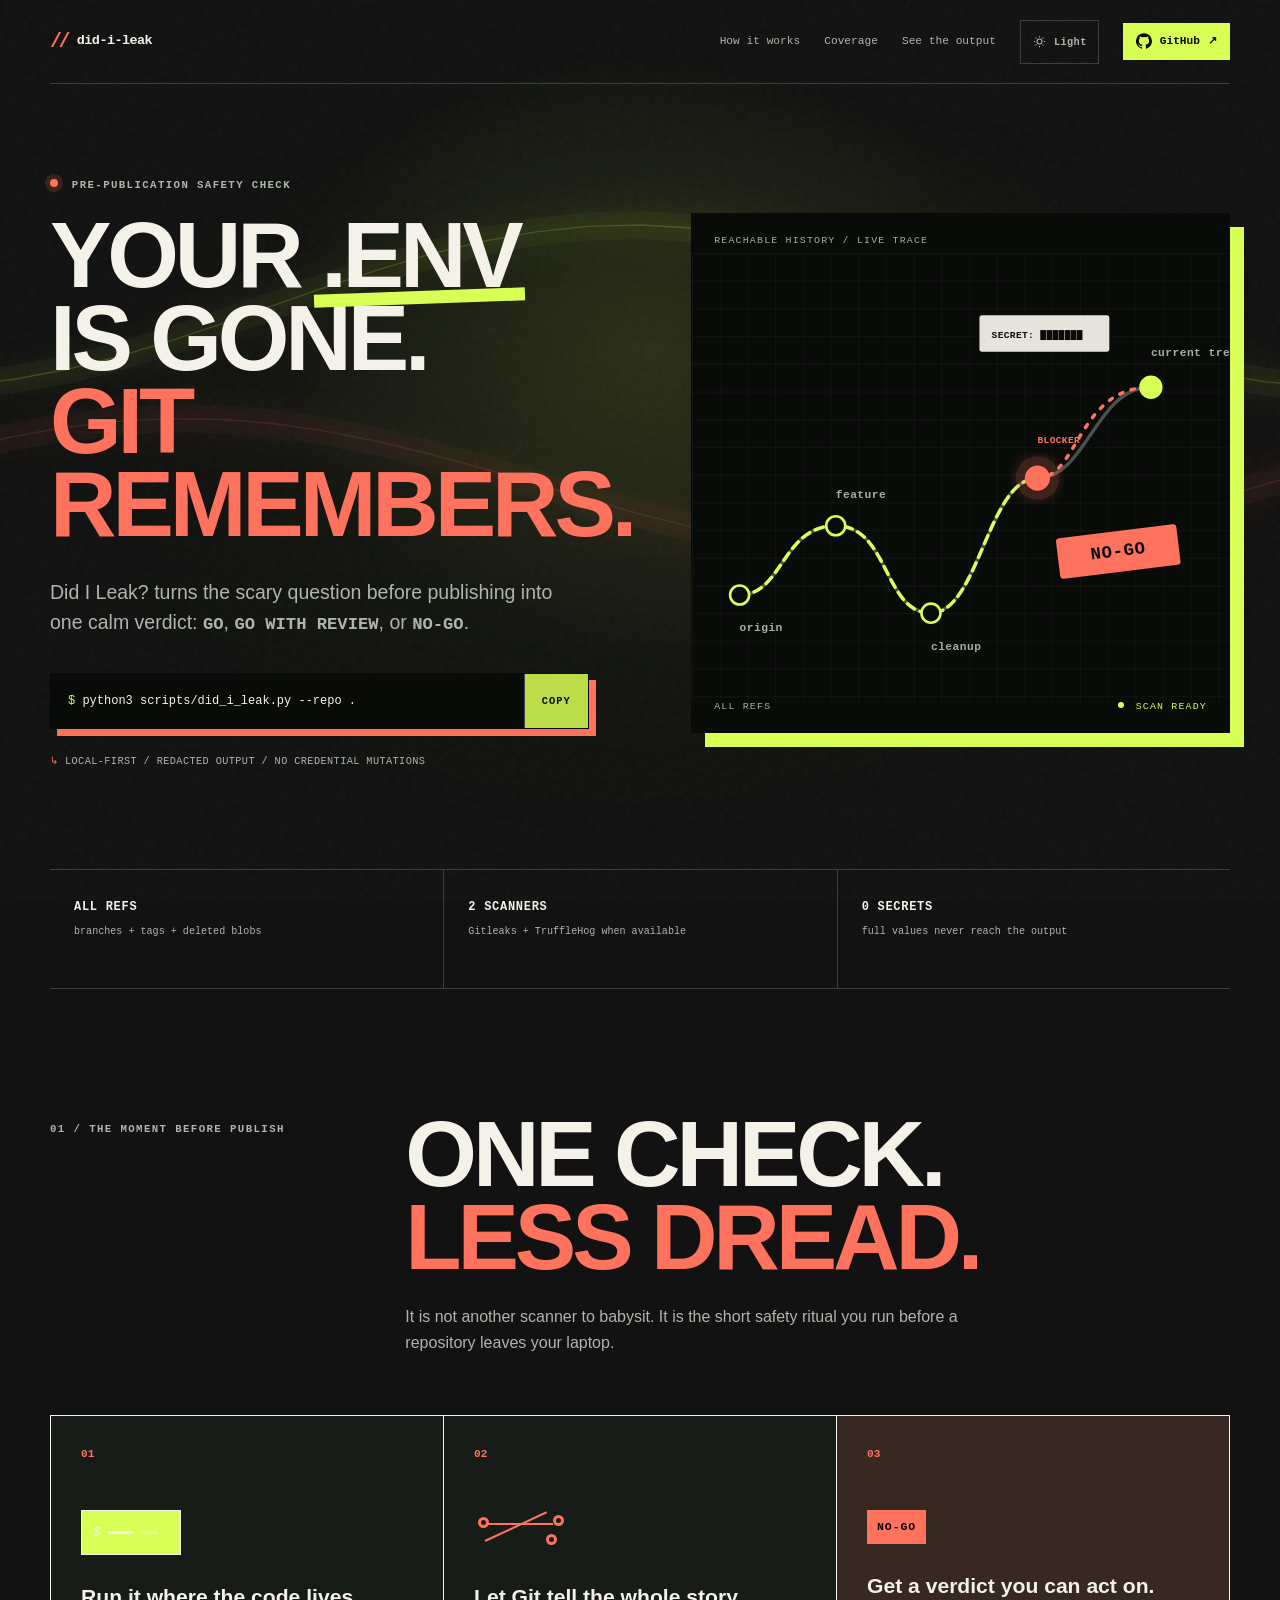
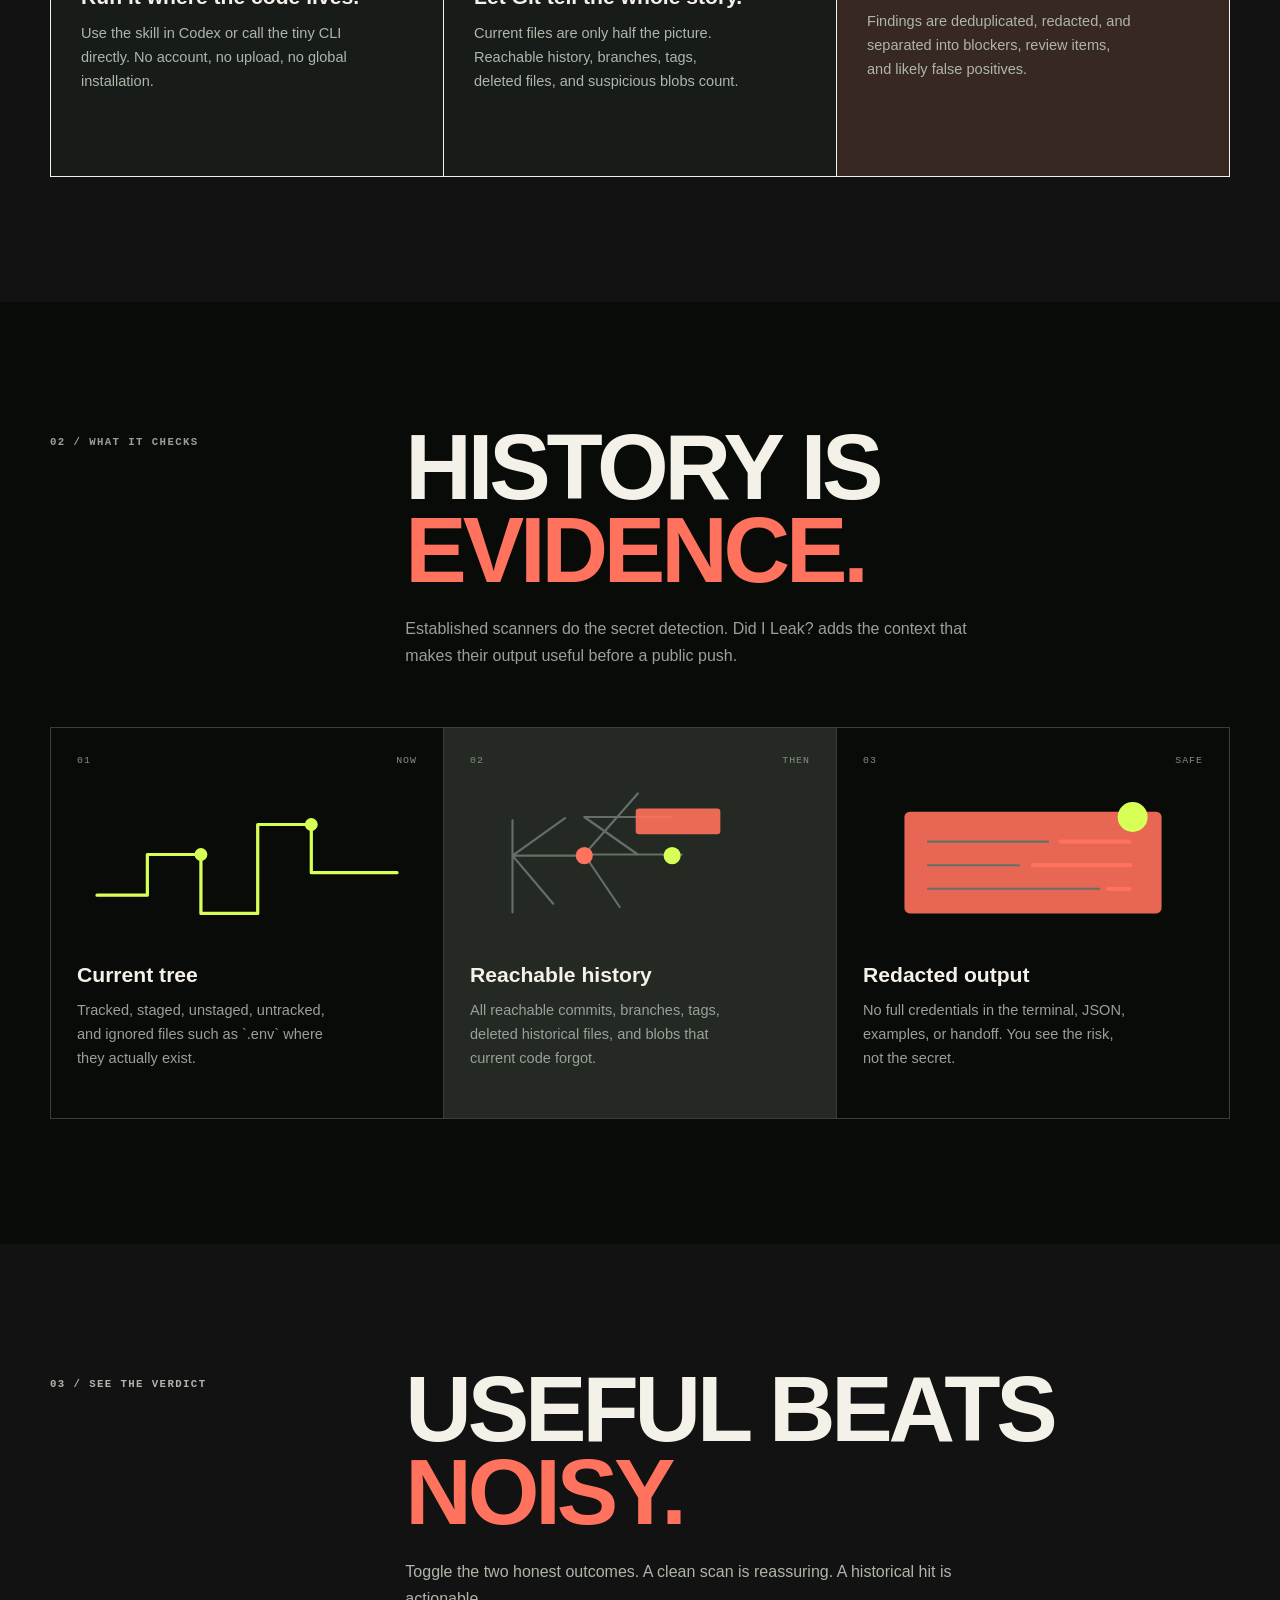
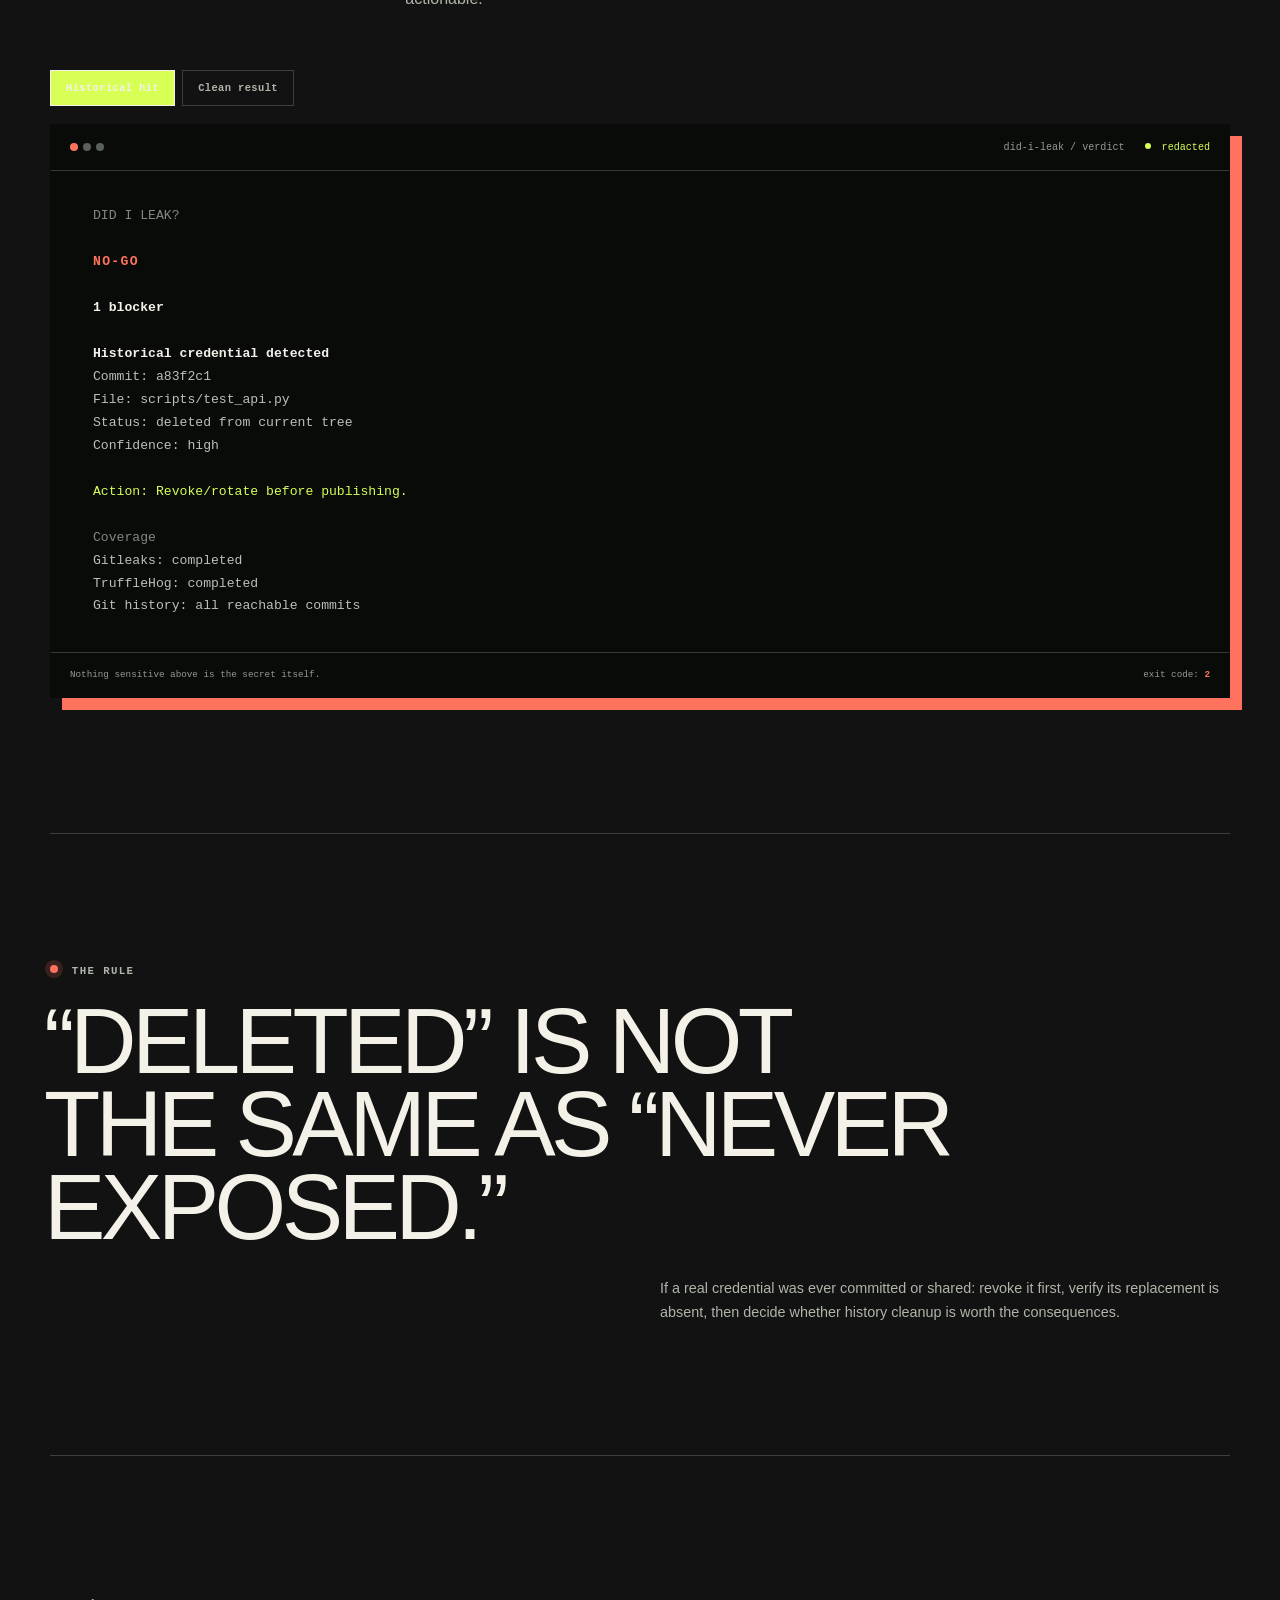
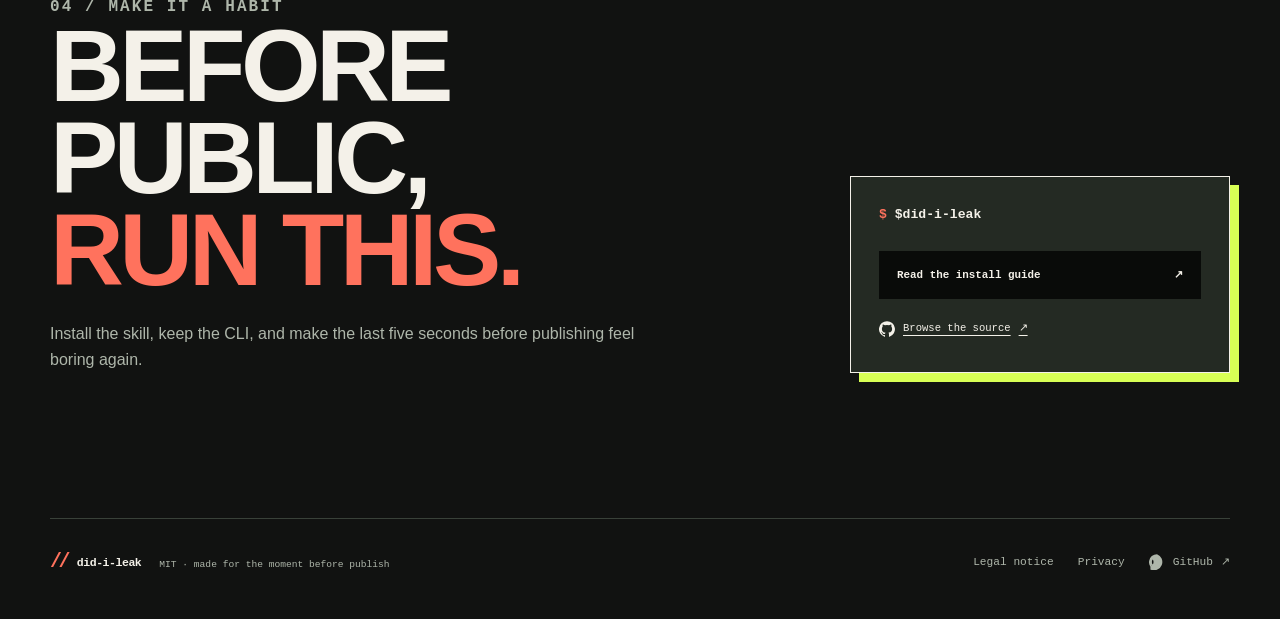
==== commit 201daa48: "fix: bust pages asset cache" ====
--- a/docs/index.html
+++ b/docs/index.html
@@ -10,7 +10,7 @@
   <meta property="og:description" content="Before you make a repo public, check what Git remembers.">
   <title>Did I Leak? — Git remembers.</title>
   <link rel="icon" href="data:image/svg+xml,%3Csvg xmlns='http://www.w3.org/2000/svg' viewBox='0 0 32 32'%3E%3Crect width='32' height='32' rx='5' fill='%23111211'/%3E%3Cpath d='M7 8h18v4H7zm3 7h12v4H10zm3 7h6v3h-6z' fill='%23d8ff55'/%3E%3C/svg%3E">
-  <link rel="stylesheet" href="styles.css">
+  <link rel="stylesheet" href="styles.css?v=2258626">
 </head>
 <body>
   <a class="skip-link" href="#main">Skip to content</a>
@@ -221,6 +221,6 @@
     <div class="footer-links"><a href="impressum.html">Legal notice</a><a href="datenschutz.html">Privacy</a><a class="icon-link" href="https://github.com/pengusto/did-i-leak" target="_blank" rel="noreferrer"><svg class="github-icon" aria-hidden="true" viewBox="0 0 24 24"><path d="M12 .3a12 12 0 0 0-3.79 23.39c.6.11.82-.26.82-.58v-2.04c-3.34.73-4.04-1.61-4.04-1.61-.55-1.39-1.34-1.76-1.34-1.76-1.09-.75.08-.74.08-.74 1.2.08 1.84 1.23 1.84 1.23 1.07 1.83 2.8 1.3 3.49.99.11-.78.42-1.3.76-1.6-2.67-.3-5.47-1.34-5.47-5.94 0-1.31.47-2.38 1.23-3.22.77.84 1.23 1.91 1.23 3.22 0 4.61-2.81 5.63-5.49 5.93.43.37.81 1.1.81 2.22v3.29c0 .32.22.7.83.58A12 12 0 0 0 12 .3Z"/></svg>GitHub <span aria-hidden="true">↗</span></a></div>
   </footer>
 
-  <script src="script.js" defer></script>
+  <script src="script.js?v=2258626" defer></script>
 </body>
 </html>
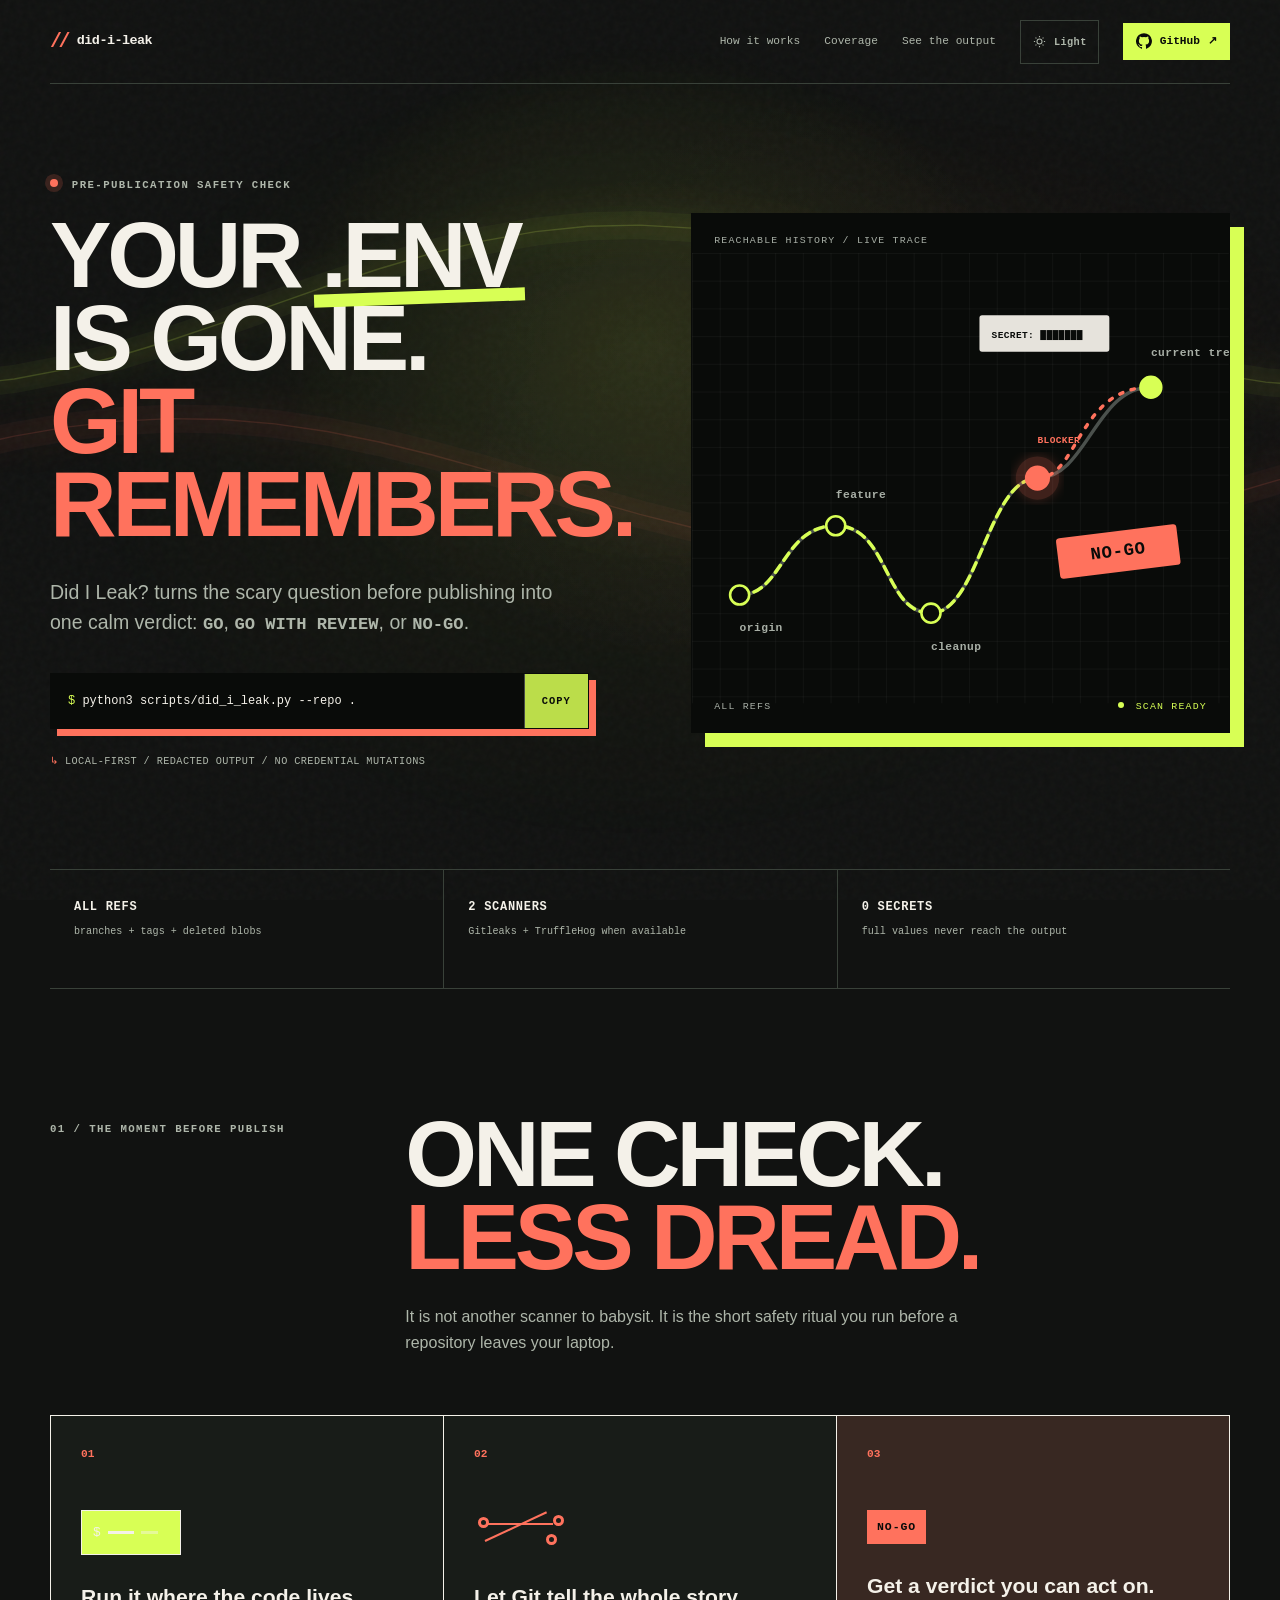
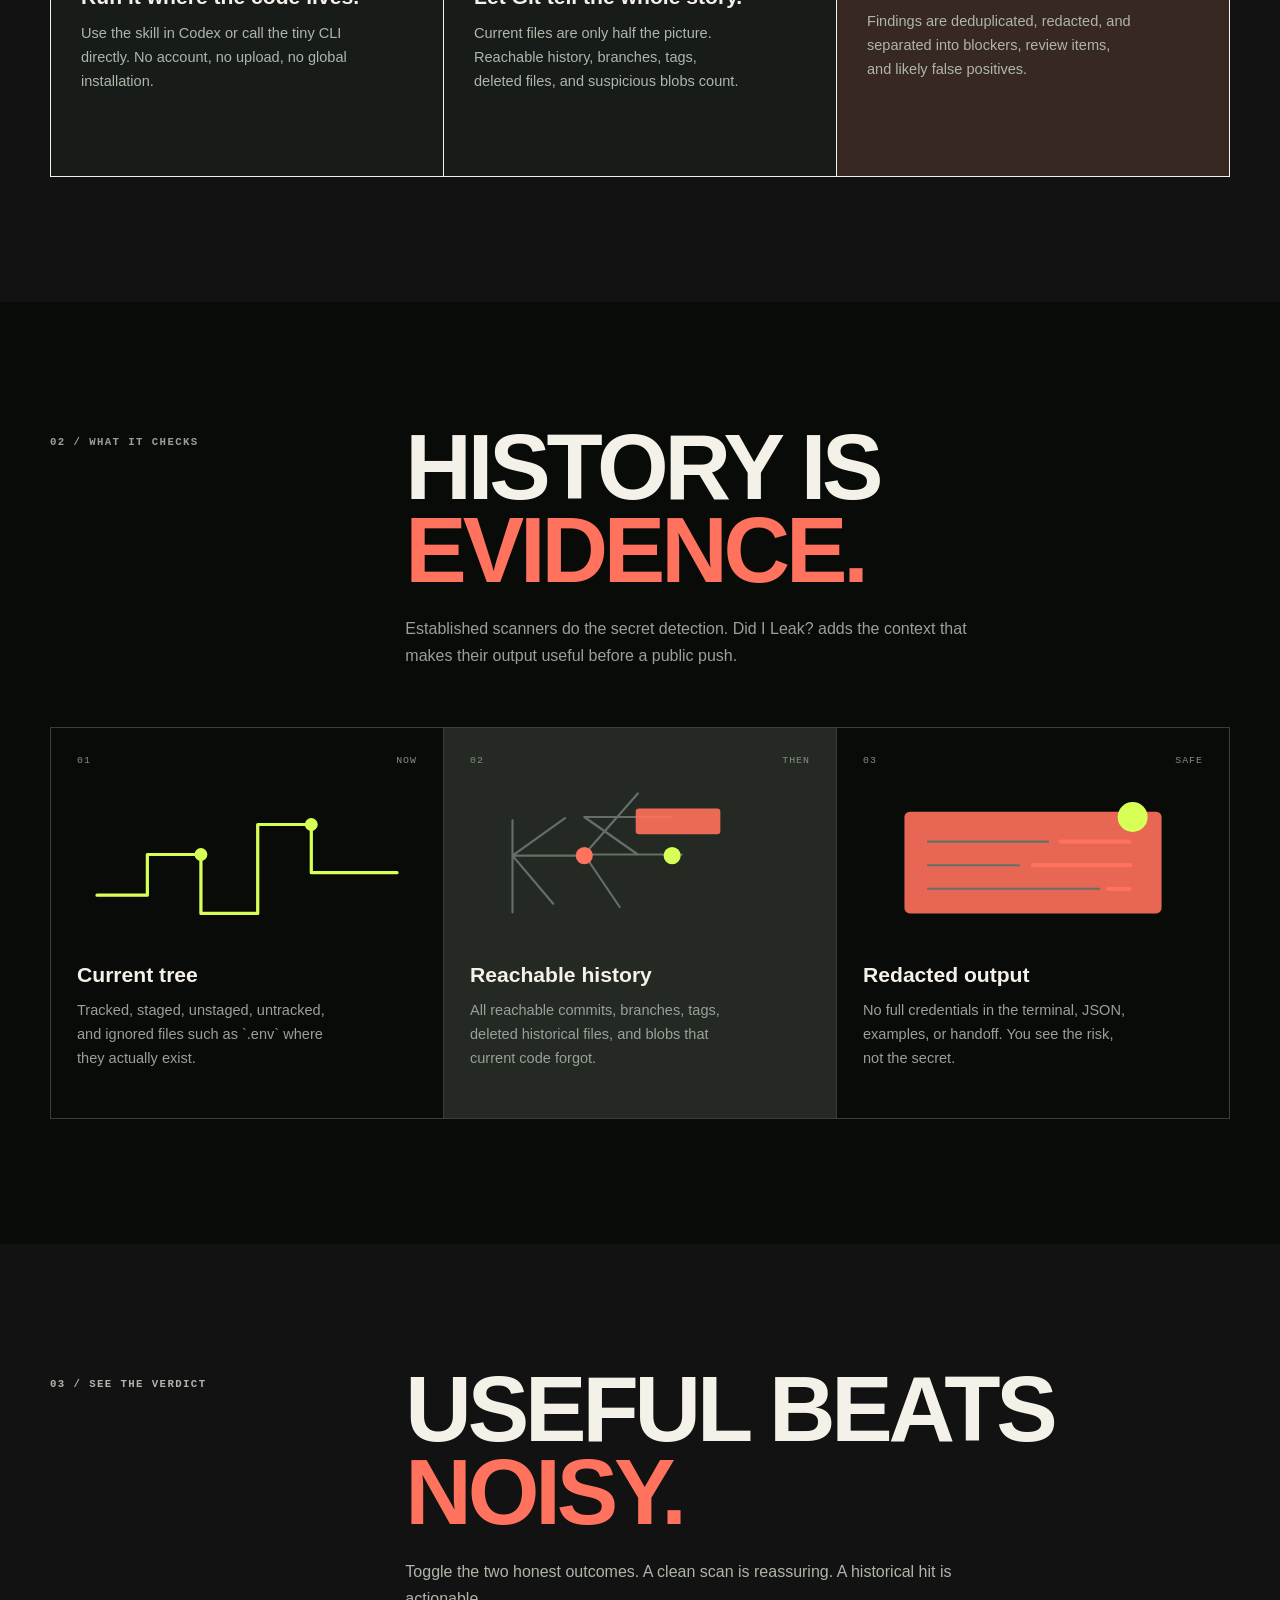
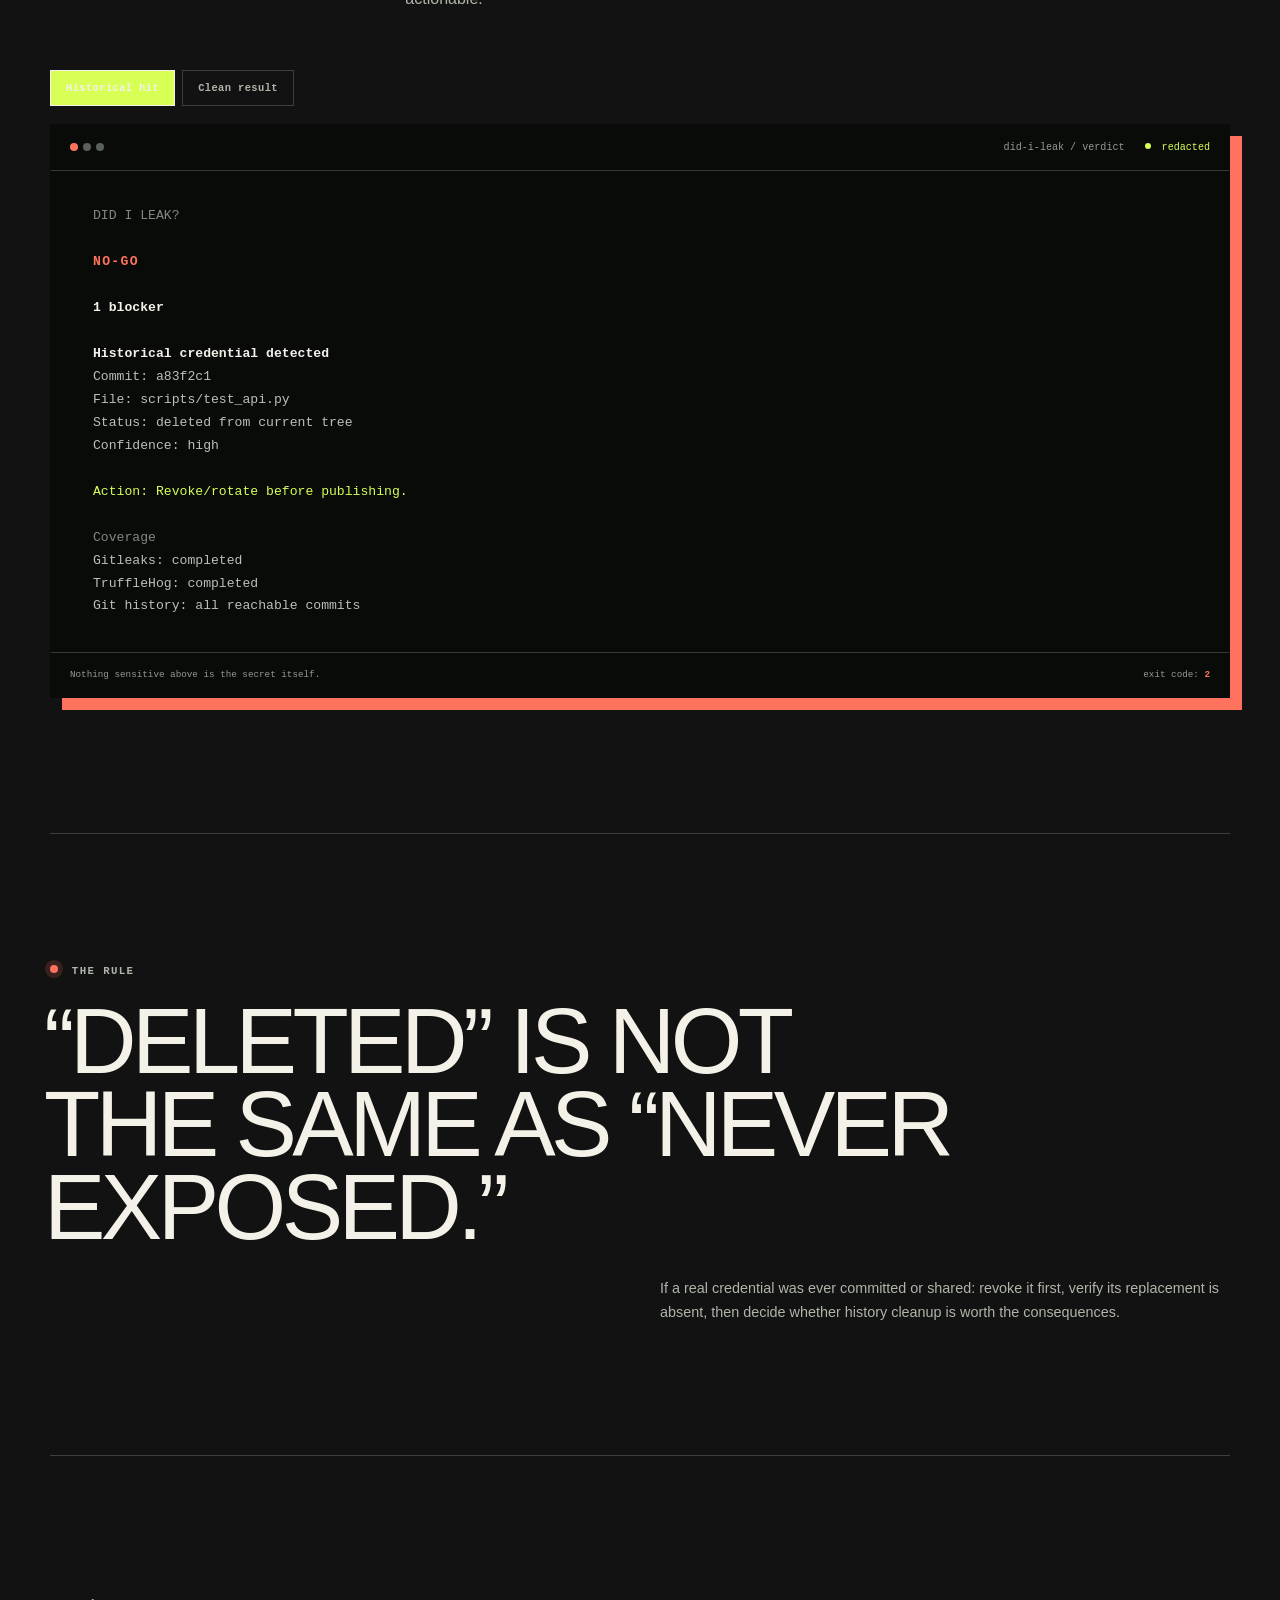
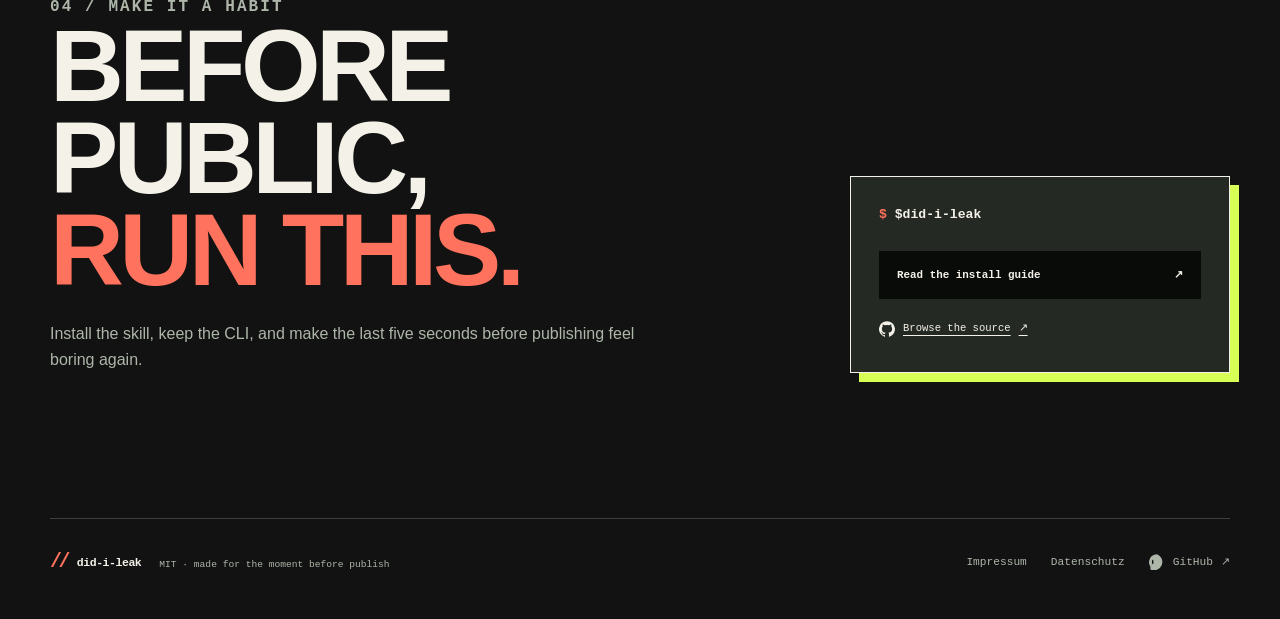
==== commit b187cb9b: "fix: center and clarify legal pages" ====
--- a/docs/index.html
+++ b/docs/index.html
@@ -10,7 +10,7 @@
   <meta property="og:description" content="Before you make a repo public, check what Git remembers.">
   <title>Did I Leak? — Git remembers.</title>
   <link rel="icon" href="data:image/svg+xml,%3Csvg xmlns='http://www.w3.org/2000/svg' viewBox='0 0 32 32'%3E%3Crect width='32' height='32' rx='5' fill='%23111211'/%3E%3Cpath d='M7 8h18v4H7zm3 7h12v4H10zm3 7h6v3h-6z' fill='%23d8ff55'/%3E%3C/svg%3E">
-  <link rel="stylesheet" href="styles.css?v=2258626">
+  <link rel="stylesheet" href="styles.css?v=2258626-legal">
 </head>
 <body>
   <a class="skip-link" href="#main">Skip to content</a>
@@ -218,9 +218,9 @@
 
   <footer class="site-footer wrap">
     <div><a class="brand footer-brand" href="#top"><span class="brand-mark" aria-hidden="true">//</span> did-i-leak</a><span class="footer-copy">MIT · made for the moment before publish</span></div>
-    <div class="footer-links"><a href="impressum.html">Legal notice</a><a href="datenschutz.html">Privacy</a><a class="icon-link" href="https://github.com/pengusto/did-i-leak" target="_blank" rel="noreferrer"><svg class="github-icon" aria-hidden="true" viewBox="0 0 24 24"><path d="M12 .3a12 12 0 0 0-3.79 23.39c.6.11.82-.26.82-.58v-2.04c-3.34.73-4.04-1.61-4.04-1.61-.55-1.39-1.34-1.76-1.34-1.76-1.09-.75.08-.74.08-.74 1.2.08 1.84 1.23 1.84 1.23 1.07 1.83 2.8 1.3 3.49.99.11-.78.42-1.3.76-1.6-2.67-.3-5.47-1.34-5.47-5.94 0-1.31.47-2.38 1.23-3.22.77.84 1.23 1.91 1.23 3.22 0 4.61-2.81 5.63-5.49 5.93.43.37.81 1.1.81 2.22v3.29c0 .32.22.7.83.58A12 12 0 0 0 12 .3Z"/></svg>GitHub <span aria-hidden="true">↗</span></a></div>
+    <div class="footer-links"><a href="impressum.html">Impressum</a><a href="datenschutz.html">Datenschutz</a><a class="icon-link" href="https://github.com/pengusto/did-i-leak" target="_blank" rel="noreferrer"><svg class="github-icon" aria-hidden="true" viewBox="0 0 24 24"><path d="M12 .3a12 12 0 0 0-3.79 23.39c.6.11.82-.26.82-.58v-2.04c-3.34.73-4.04-1.61-4.04-1.61-.55-1.39-1.34-1.76-1.34-1.76-1.09-.75.08-.74.08-.74 1.2.08 1.84 1.23 1.84 1.23 1.07 1.83 2.8 1.3 3.49.99.11-.78.42-1.3.76-1.6-2.67-.3-5.47-1.34-5.47-5.94 0-1.31.47-2.38 1.23-3.22.77.84 1.23 1.91 1.23 3.22 0 4.61-2.81 5.63-5.49 5.93.43.37.81 1.1.81 2.22v3.29c0 .32.22.7.83.58A12 12 0 0 0 12 .3Z"/></svg>GitHub <span aria-hidden="true">↗</span></a></div>
   </footer>
 
-  <script src="script.js?v=2258626" defer></script>
+  <script src="script.js?v=2258626-legal" defer></script>
 </body>
 </html>
--- a/docs/styles.css
+++ b/docs/styles.css
@@ -796,6 +796,7 @@
 .legal-main {
   width: min(calc(100% - 48px), 790px);
   min-height: calc(100vh - 180px);
+  margin-inline: auto;
   padding: 105px 0 120px;
 }
 
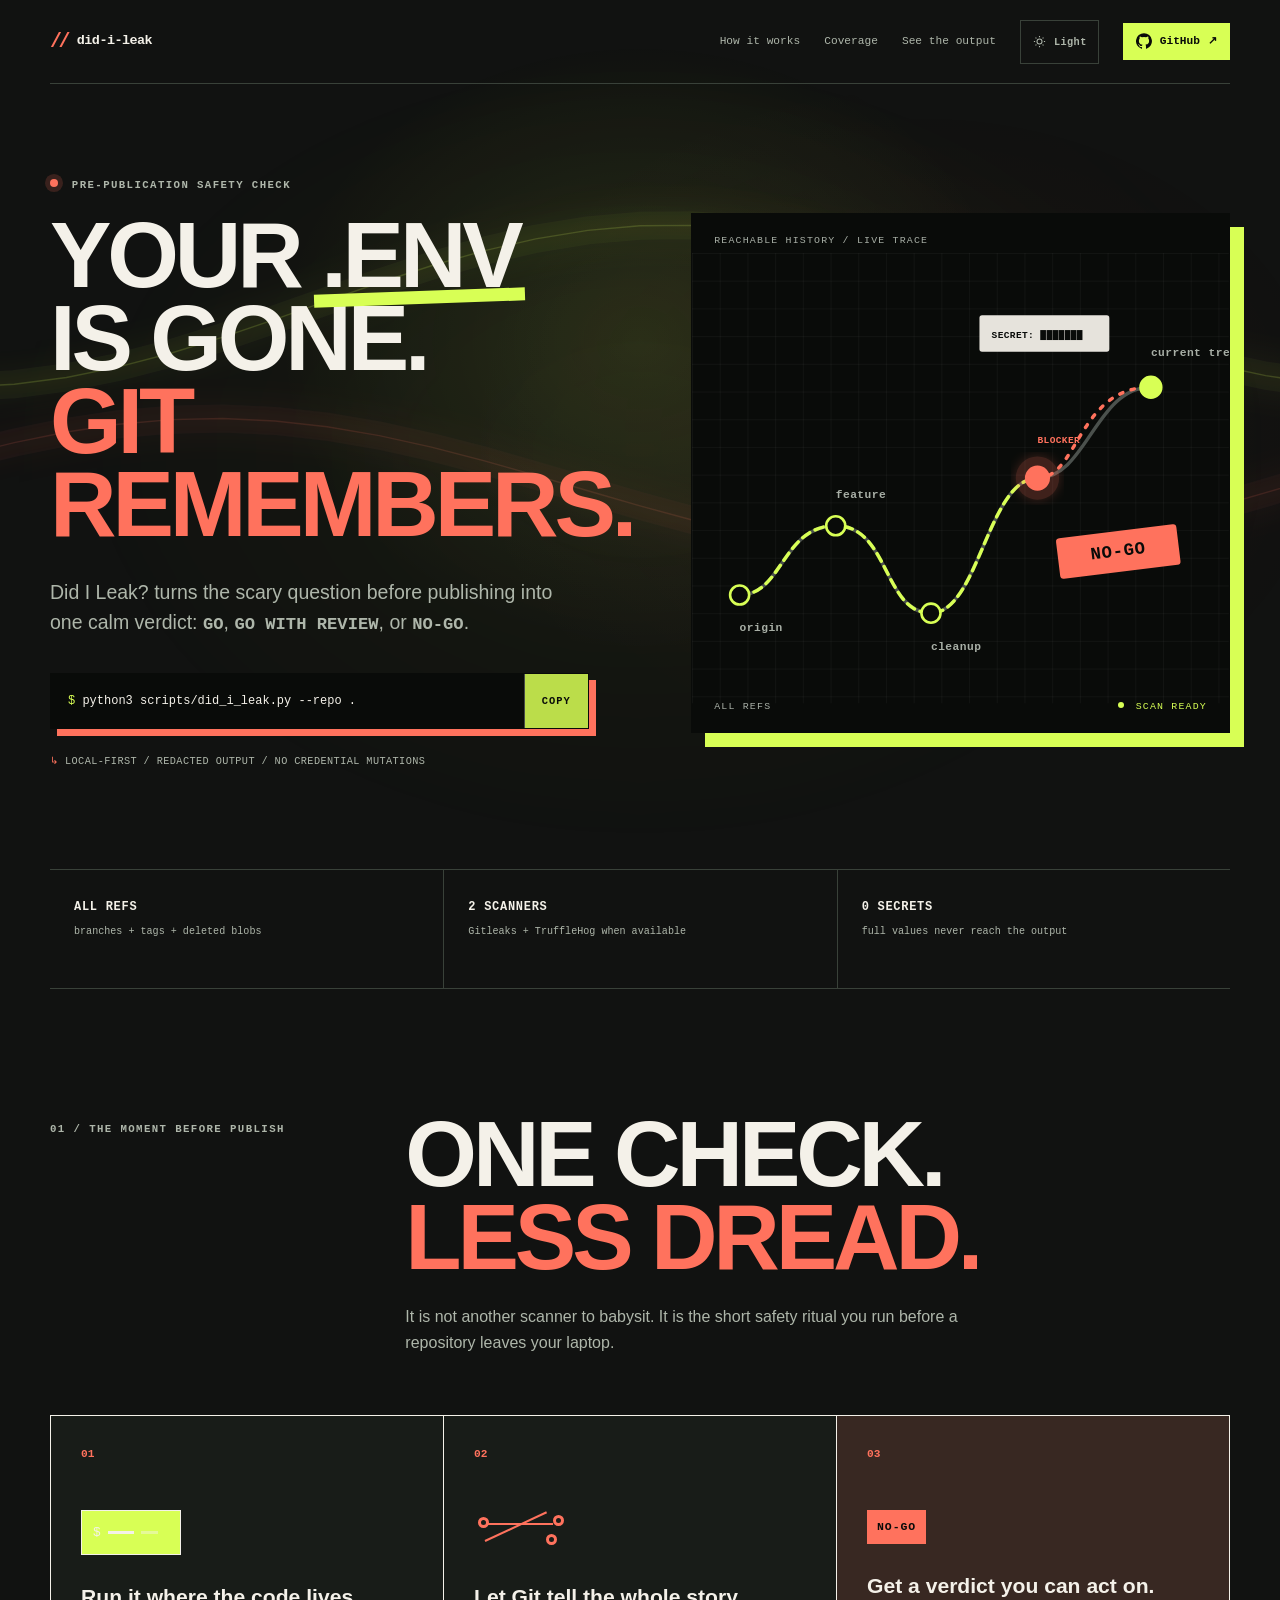
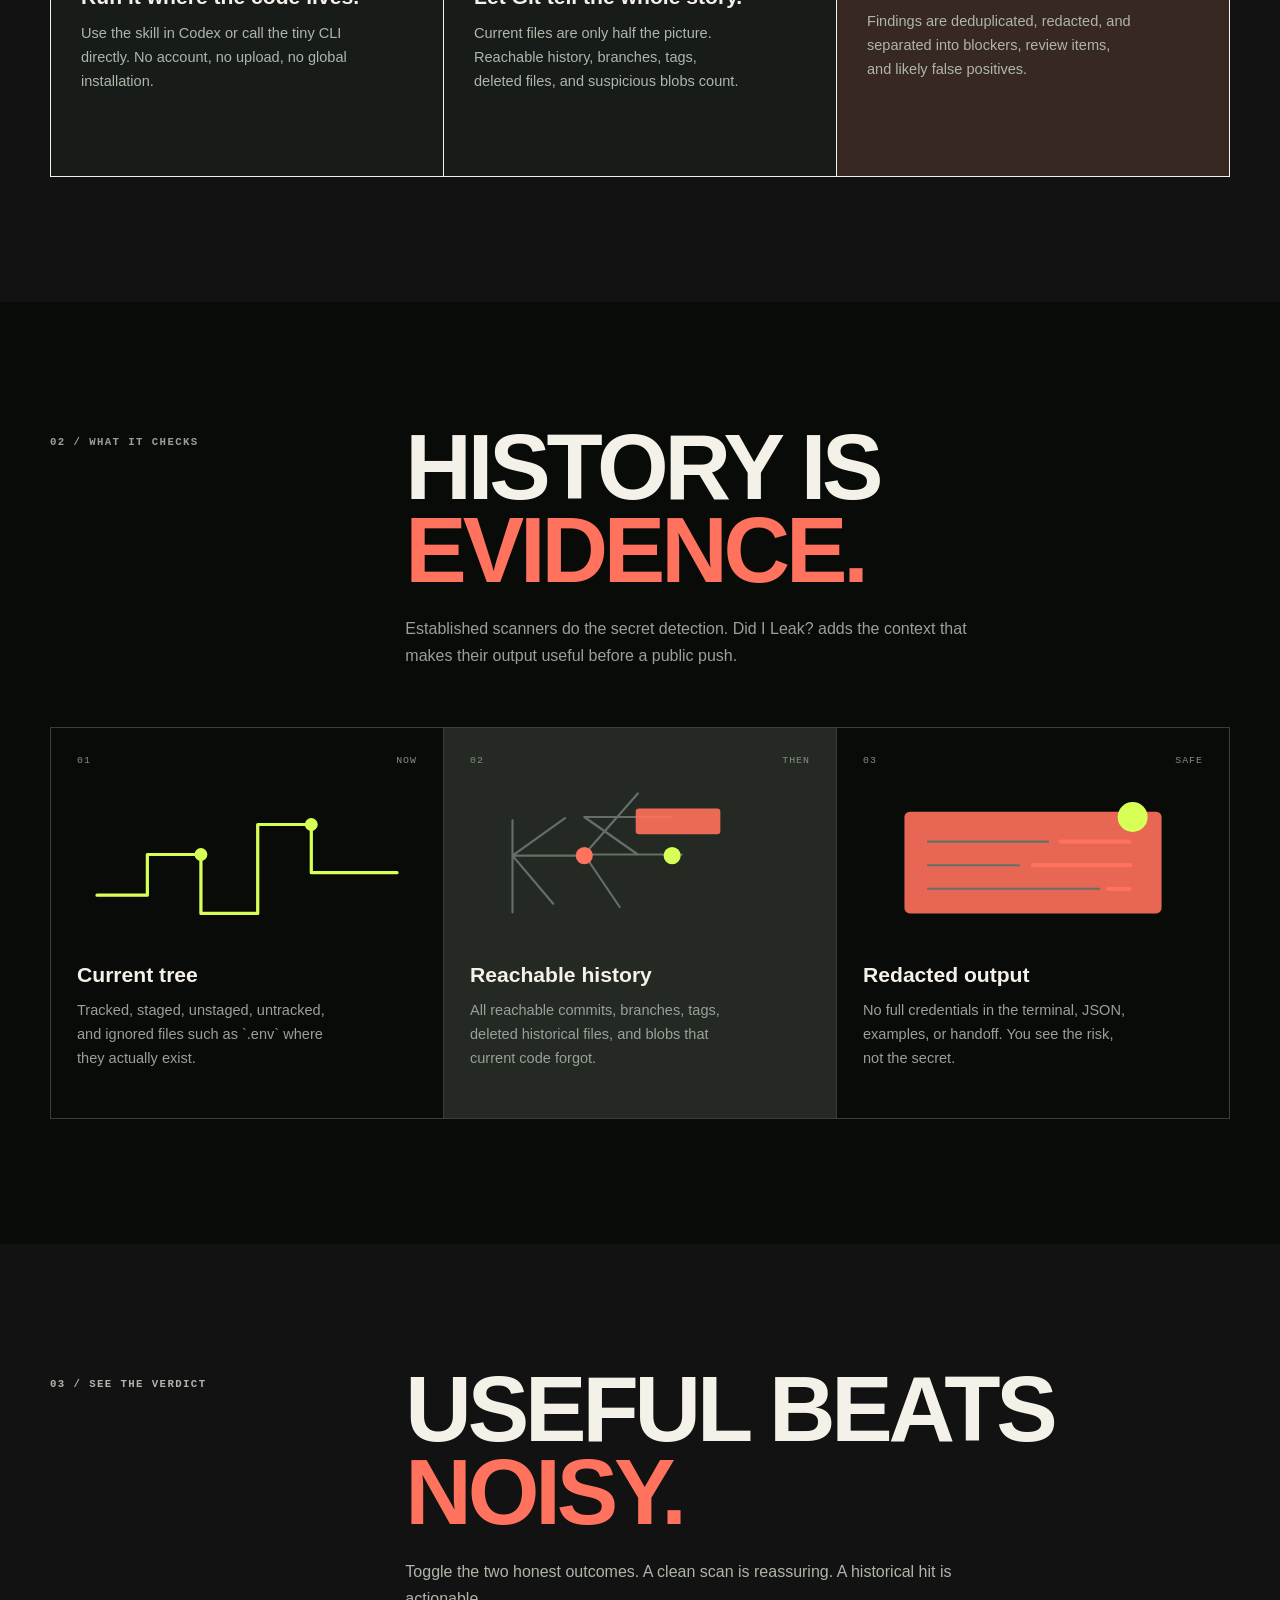
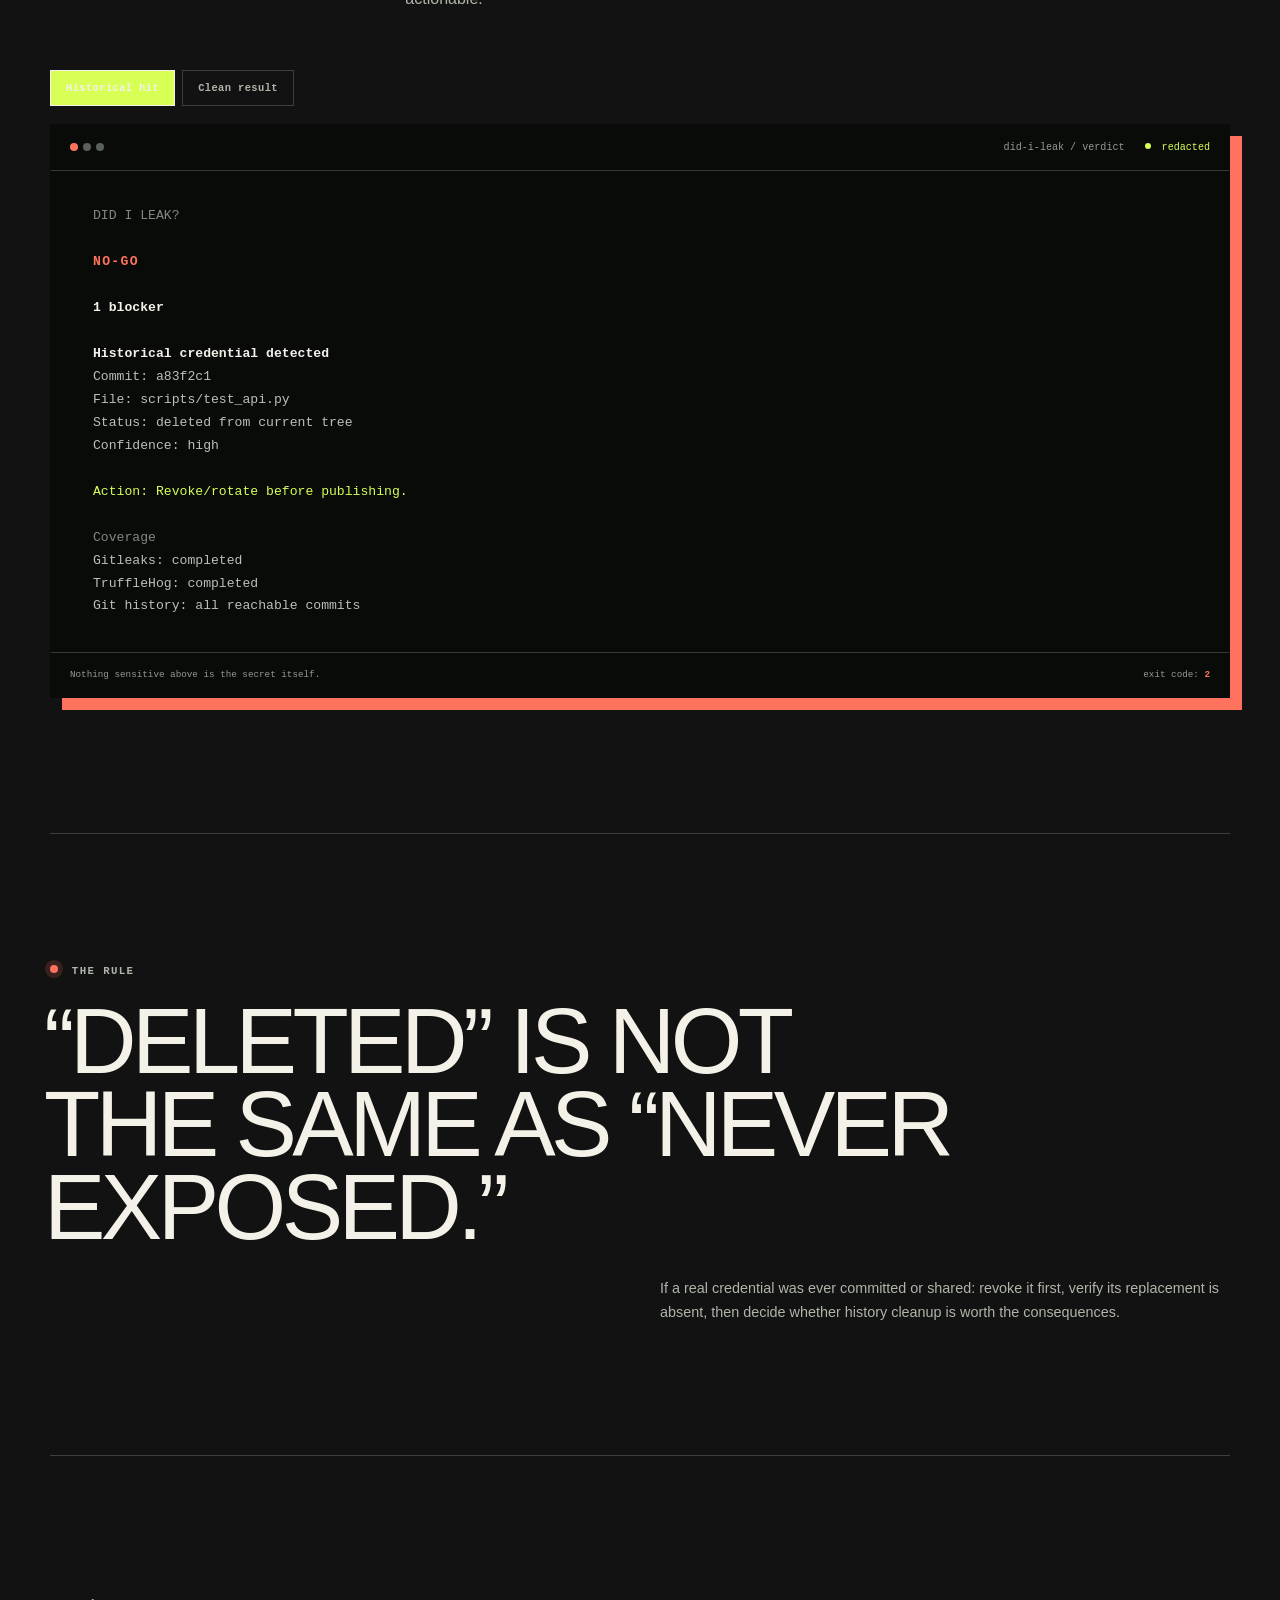
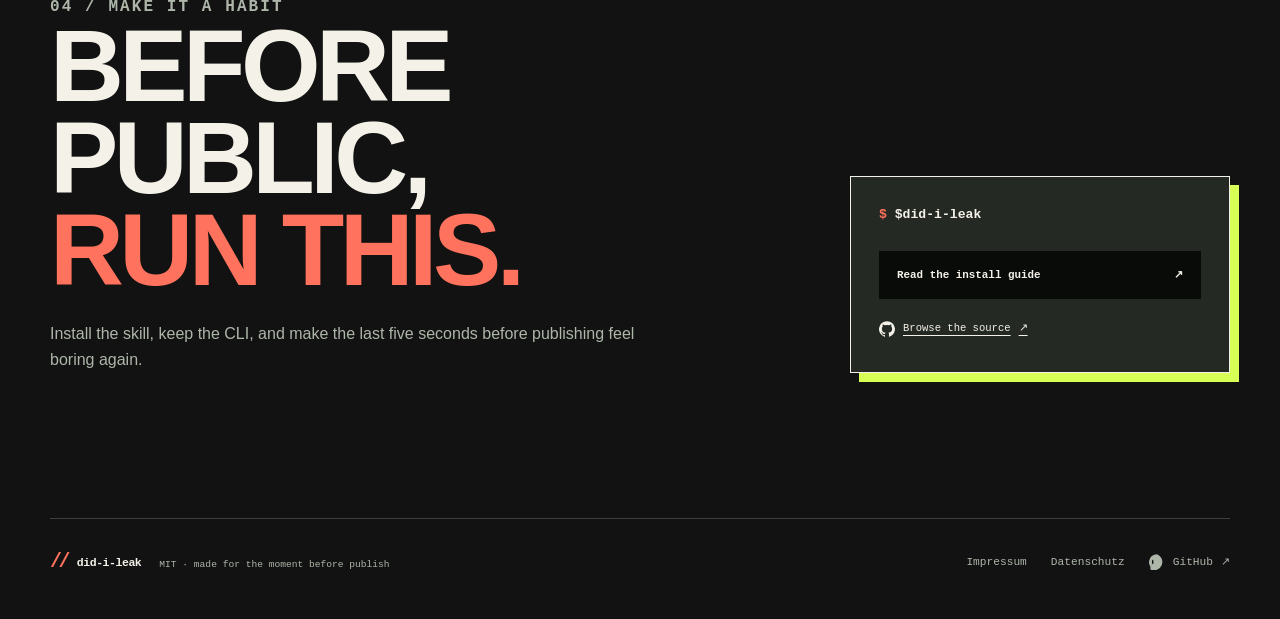
==== commit 72dc58b9: "style: remove background noise texture" ====
--- a/docs/index.html
+++ b/docs/index.html
@@ -10,11 +10,10 @@
   <meta property="og:description" content="Before you make a repo public, check what Git remembers.">
   <title>Did I Leak? — Git remembers.</title>
   <link rel="icon" href="data:image/svg+xml,%3Csvg xmlns='http://www.w3.org/2000/svg' viewBox='0 0 32 32'%3E%3Crect width='32' height='32' rx='5' fill='%23111211'/%3E%3Cpath d='M7 8h18v4H7zm3 7h12v4H10zm3 7h6v3h-6z' fill='%23d8ff55'/%3E%3C/svg%3E">
-  <link rel="stylesheet" href="styles.css?v=2258626-legal">
+  <link rel="stylesheet" href="styles.css?v=2258626-clean">
 </head>
 <body>
   <a class="skip-link" href="#main">Skip to content</a>
-  <div class="noise" aria-hidden="true"></div>
   <div class="ambient-field" aria-hidden="true"><canvas class="ambient-canvas"></canvas></div>
 
   <header class="site-header wrap">
@@ -221,6 +220,6 @@
     <div class="footer-links"><a href="impressum.html">Impressum</a><a href="datenschutz.html">Datenschutz</a><a class="icon-link" href="https://github.com/pengusto/did-i-leak" target="_blank" rel="noreferrer"><svg class="github-icon" aria-hidden="true" viewBox="0 0 24 24"><path d="M12 .3a12 12 0 0 0-3.79 23.39c.6.11.82-.26.82-.58v-2.04c-3.34.73-4.04-1.61-4.04-1.61-.55-1.39-1.34-1.76-1.34-1.76-1.09-.75.08-.74.08-.74 1.2.08 1.84 1.23 1.84 1.23 1.07 1.83 2.8 1.3 3.49.99.11-.78.42-1.3.76-1.6-2.67-.3-5.47-1.34-5.47-5.94 0-1.31.47-2.38 1.23-3.22.77.84 1.23 1.91 1.23 3.22 0 4.61-2.81 5.63-5.49 5.93.43.37.81 1.1.81 2.22v3.29c0 .32.22.7.83.58A12 12 0 0 0 12 .3Z"/></svg>GitHub <span aria-hidden="true">↗</span></a></div>
   </footer>
 
-  <script src="script.js?v=2258626-legal" defer></script>
+  <script src="script.js?v=2258626-clean" defer></script>
 </body>
 </html>
--- a/docs/styles.css
+++ b/docs/styles.css
@@ -71,15 +71,6 @@
 }
 
 .skip-link:focus { transform: translateY(0); }
-
-.noise {
-  position: fixed;
-  z-index: 0;
-  inset: 0;
-  pointer-events: none;
-  opacity: .035;
-  background-image: url("data:image/svg+xml,%3Csvg viewBox='0 0 180 180' xmlns='http://www.w3.org/2000/svg'%3E%3Cfilter id='n'%3E%3CfeTurbulence type='fractalNoise' baseFrequency='.82' numOctaves='4' stitchTiles='stitch'/%3E%3C/filter%3E%3Crect width='100%25' height='100%25' filter='url(%23n)' opacity='.9'/%3E%3C/svg%3E");
-}
 
 .ambient-field {
   position: fixed;
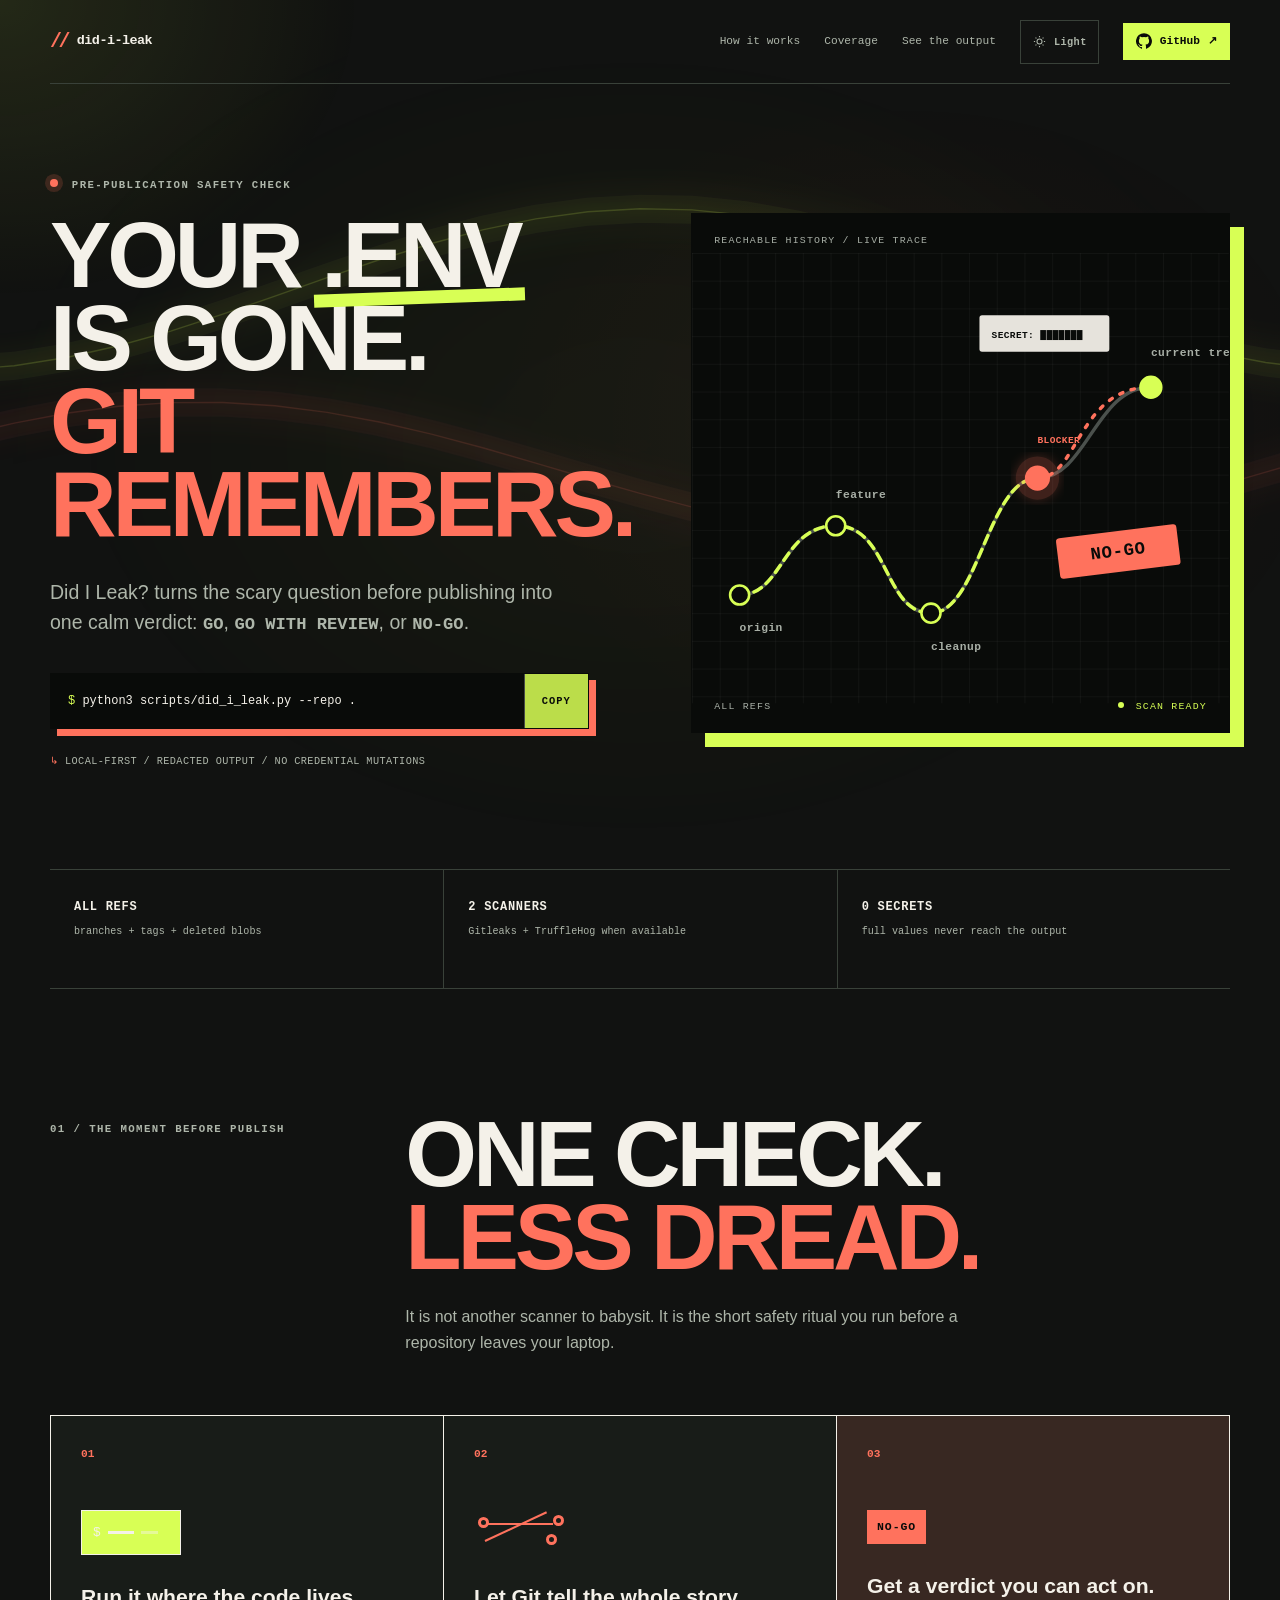
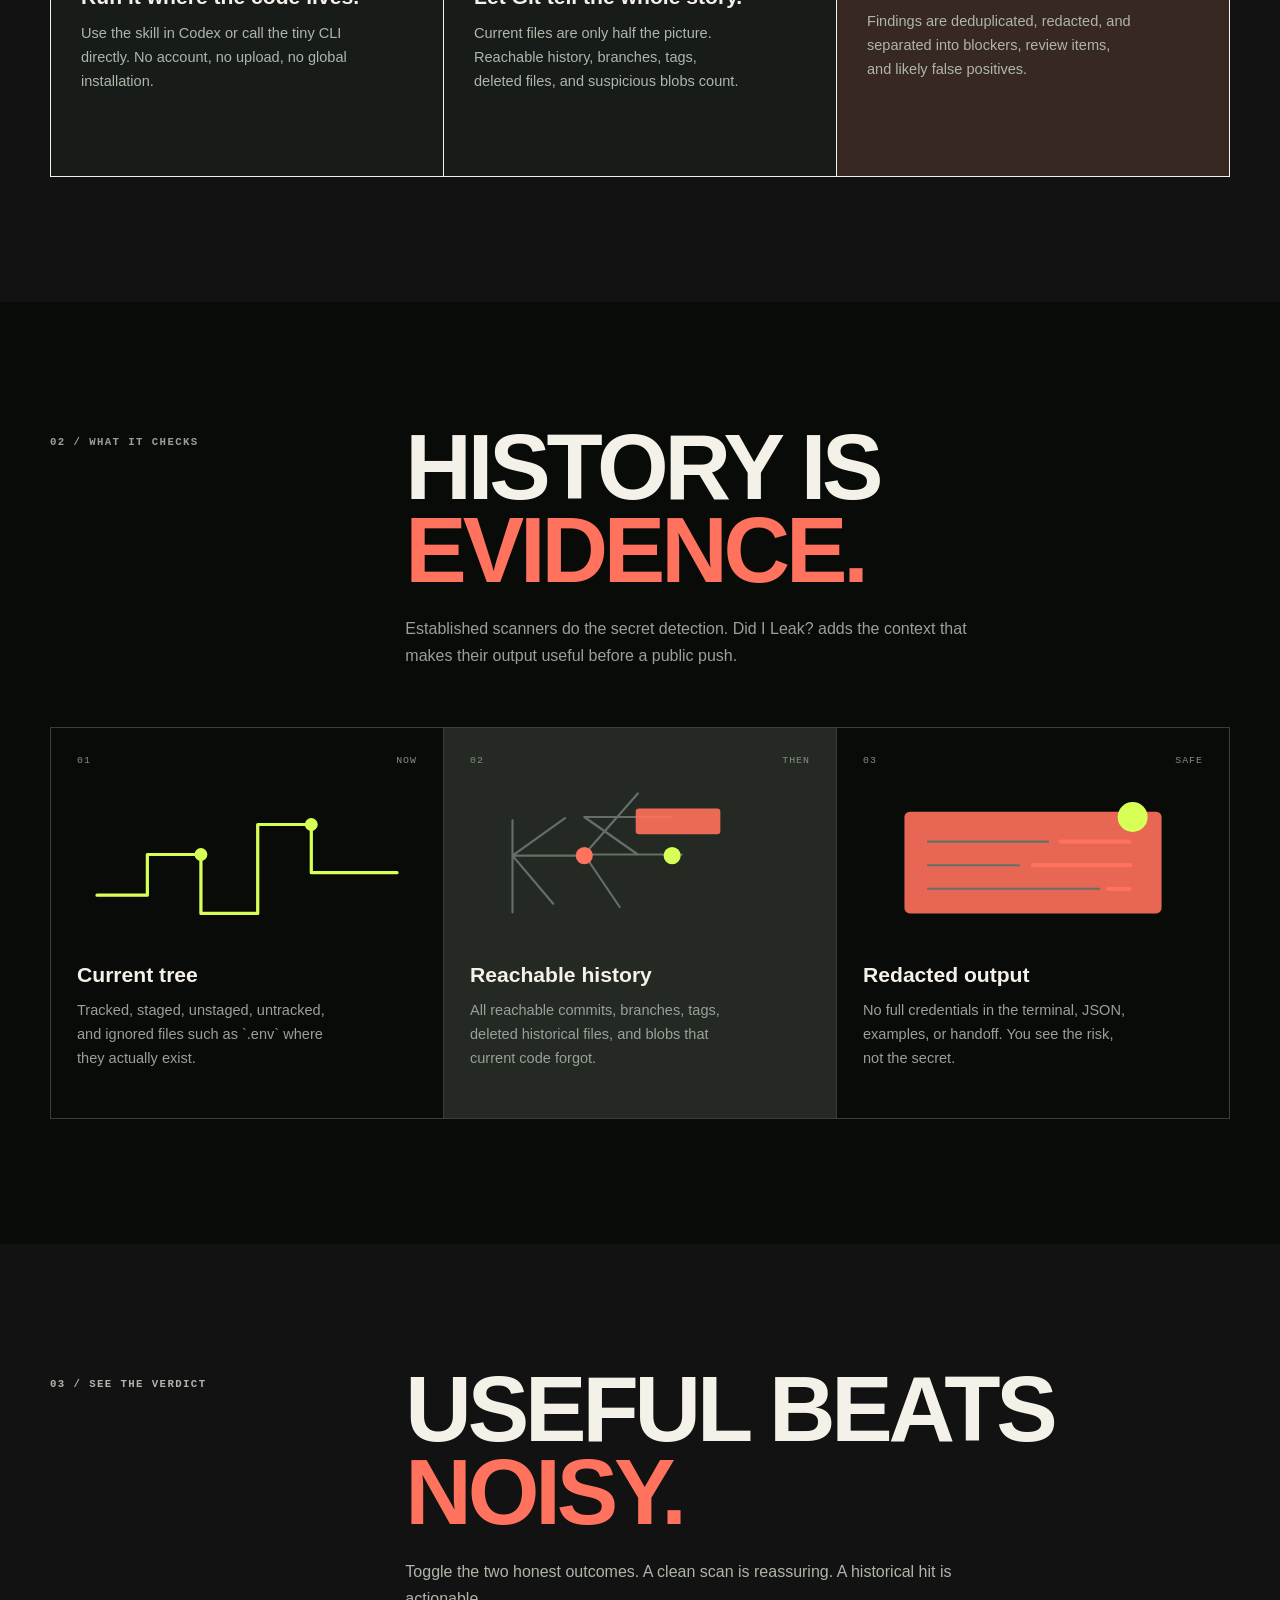
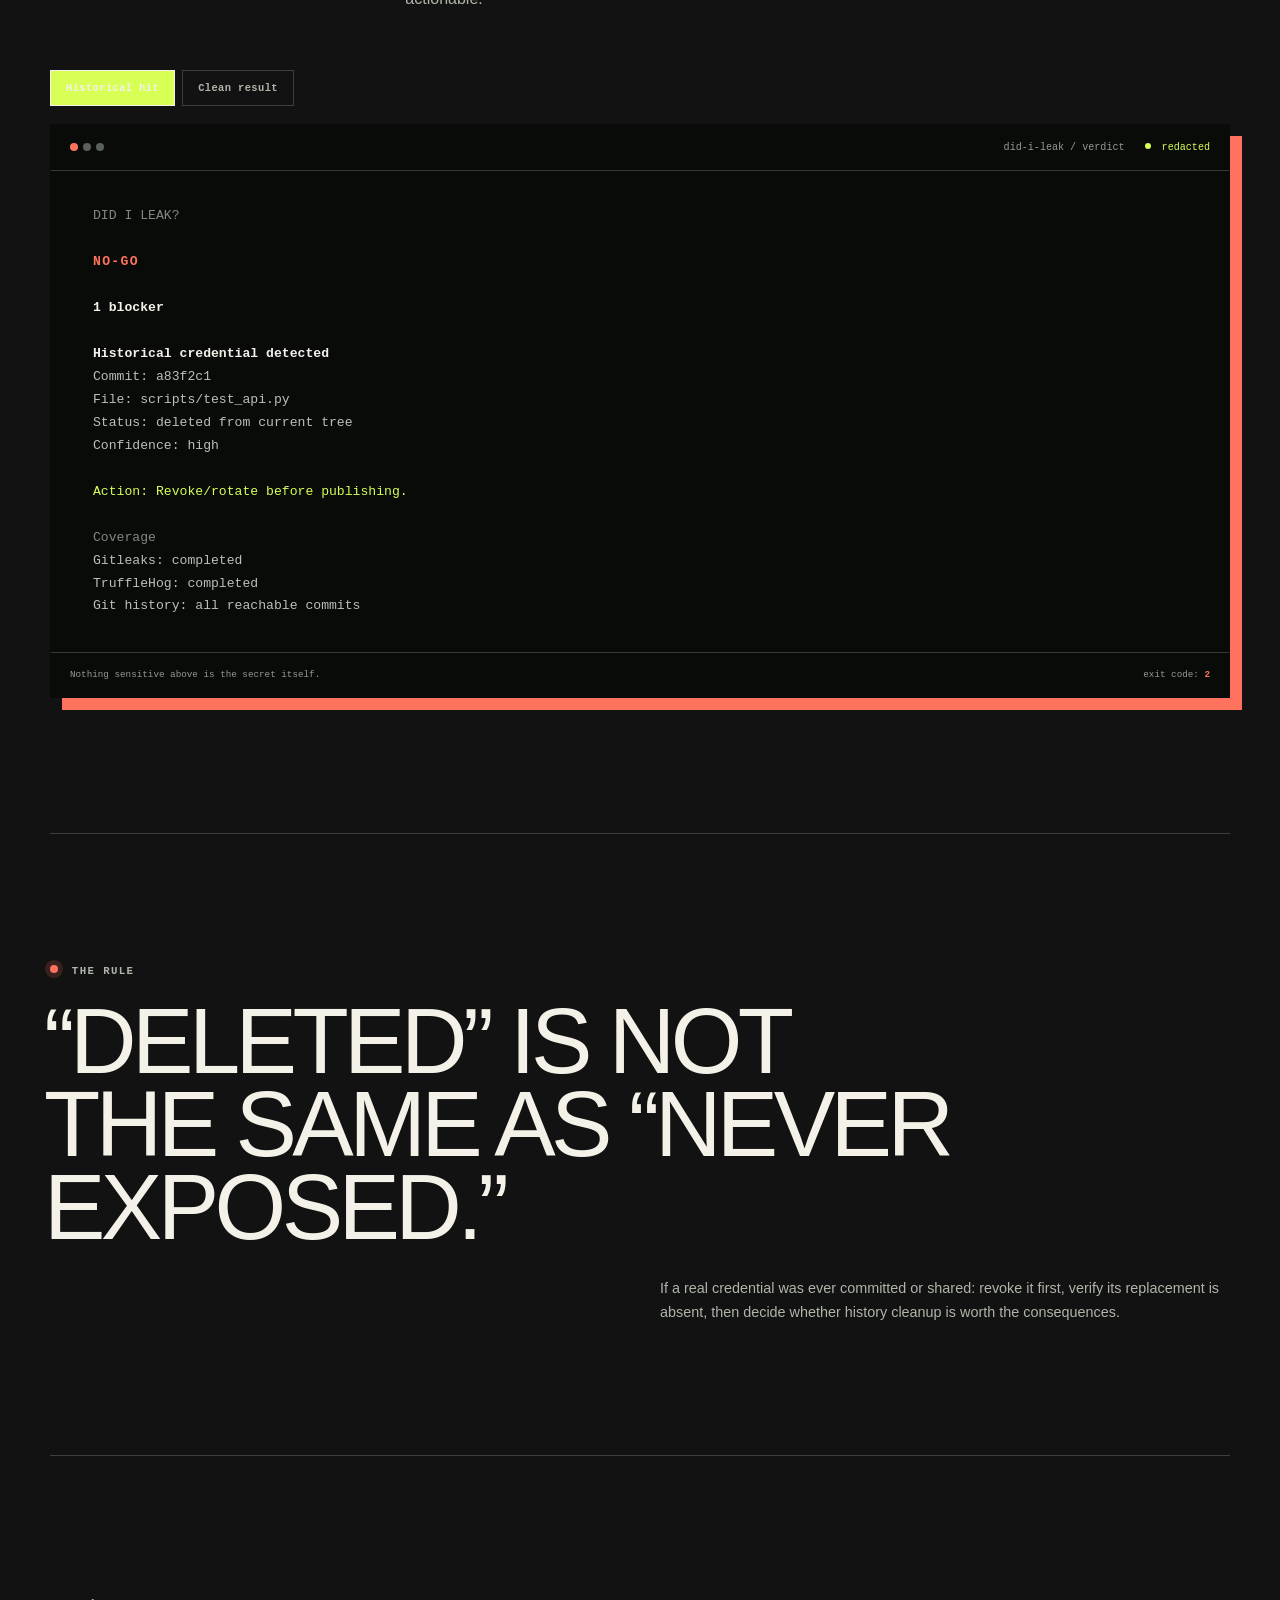
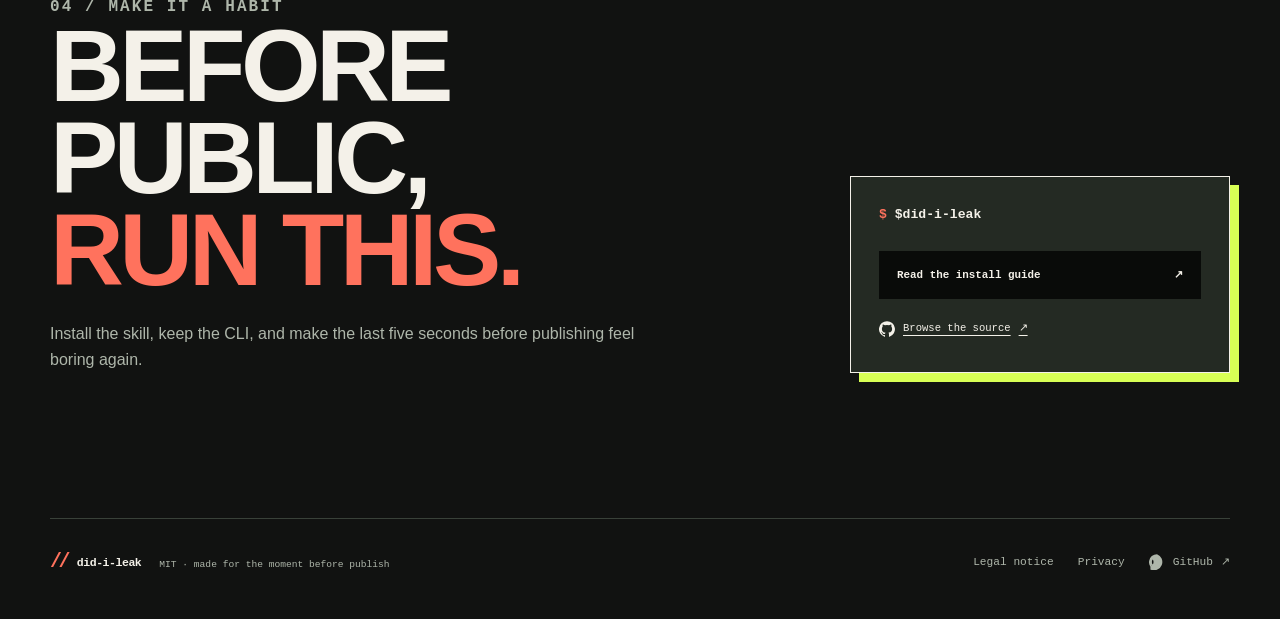
==== commit 6e9cd896: "fix: keep legal navigation in English" ====
--- a/docs/index.html
+++ b/docs/index.html
@@ -10,7 +10,7 @@
   <meta property="og:description" content="Before you make a repo public, check what Git remembers.">
   <title>Did I Leak? — Git remembers.</title>
   <link rel="icon" href="data:image/svg+xml,%3Csvg xmlns='http://www.w3.org/2000/svg' viewBox='0 0 32 32'%3E%3Crect width='32' height='32' rx='5' fill='%23111211'/%3E%3Cpath d='M7 8h18v4H7zm3 7h12v4H10zm3 7h6v3h-6z' fill='%23d8ff55'/%3E%3C/svg%3E">
-  <link rel="stylesheet" href="styles.css?v=2258626-clean">
+  <link rel="stylesheet" href="styles.css?v=2258626-english-legal">
 </head>
 <body>
   <a class="skip-link" href="#main">Skip to content</a>
@@ -217,9 +217,9 @@
 
   <footer class="site-footer wrap">
     <div><a class="brand footer-brand" href="#top"><span class="brand-mark" aria-hidden="true">//</span> did-i-leak</a><span class="footer-copy">MIT · made for the moment before publish</span></div>
-    <div class="footer-links"><a href="impressum.html">Impressum</a><a href="datenschutz.html">Datenschutz</a><a class="icon-link" href="https://github.com/pengusto/did-i-leak" target="_blank" rel="noreferrer"><svg class="github-icon" aria-hidden="true" viewBox="0 0 24 24"><path d="M12 .3a12 12 0 0 0-3.79 23.39c.6.11.82-.26.82-.58v-2.04c-3.34.73-4.04-1.61-4.04-1.61-.55-1.39-1.34-1.76-1.34-1.76-1.09-.75.08-.74.08-.74 1.2.08 1.84 1.23 1.84 1.23 1.07 1.83 2.8 1.3 3.49.99.11-.78.42-1.3.76-1.6-2.67-.3-5.47-1.34-5.47-5.94 0-1.31.47-2.38 1.23-3.22.77.84 1.23 1.91 1.23 3.22 0 4.61-2.81 5.63-5.49 5.93.43.37.81 1.1.81 2.22v3.29c0 .32.22.7.83.58A12 12 0 0 0 12 .3Z"/></svg>GitHub <span aria-hidden="true">↗</span></a></div>
+    <div class="footer-links"><a href="impressum.html">Legal notice</a><a href="datenschutz.html">Privacy</a><a class="icon-link" href="https://github.com/pengusto/did-i-leak" target="_blank" rel="noreferrer"><svg class="github-icon" aria-hidden="true" viewBox="0 0 24 24"><path d="M12 .3a12 12 0 0 0-3.79 23.39c.6.11.82-.26.82-.58v-2.04c-3.34.73-4.04-1.61-4.04-1.61-.55-1.39-1.34-1.76-1.34-1.76-1.09-.75.08-.74.08-.74 1.2.08 1.84 1.23 1.84 1.23 1.07 1.83 2.8 1.3 3.49.99.11-.78.42-1.3.76-1.6-2.67-.3-5.47-1.34-5.47-5.94 0-1.31.47-2.38 1.23-3.22.77.84 1.23 1.91 1.23 3.22 0 4.61-2.81 5.63-5.49 5.93.43.37.81 1.1.81 2.22v3.29c0 .32.22.7.83.58A12 12 0 0 0 12 .3Z"/></svg>GitHub <span aria-hidden="true">↗</span></a></div>
   </footer>
 
-  <script src="script.js?v=2258626-clean" defer></script>
+  <script src="script.js?v=2258626-english-legal" defer></script>
 </body>
 </html>
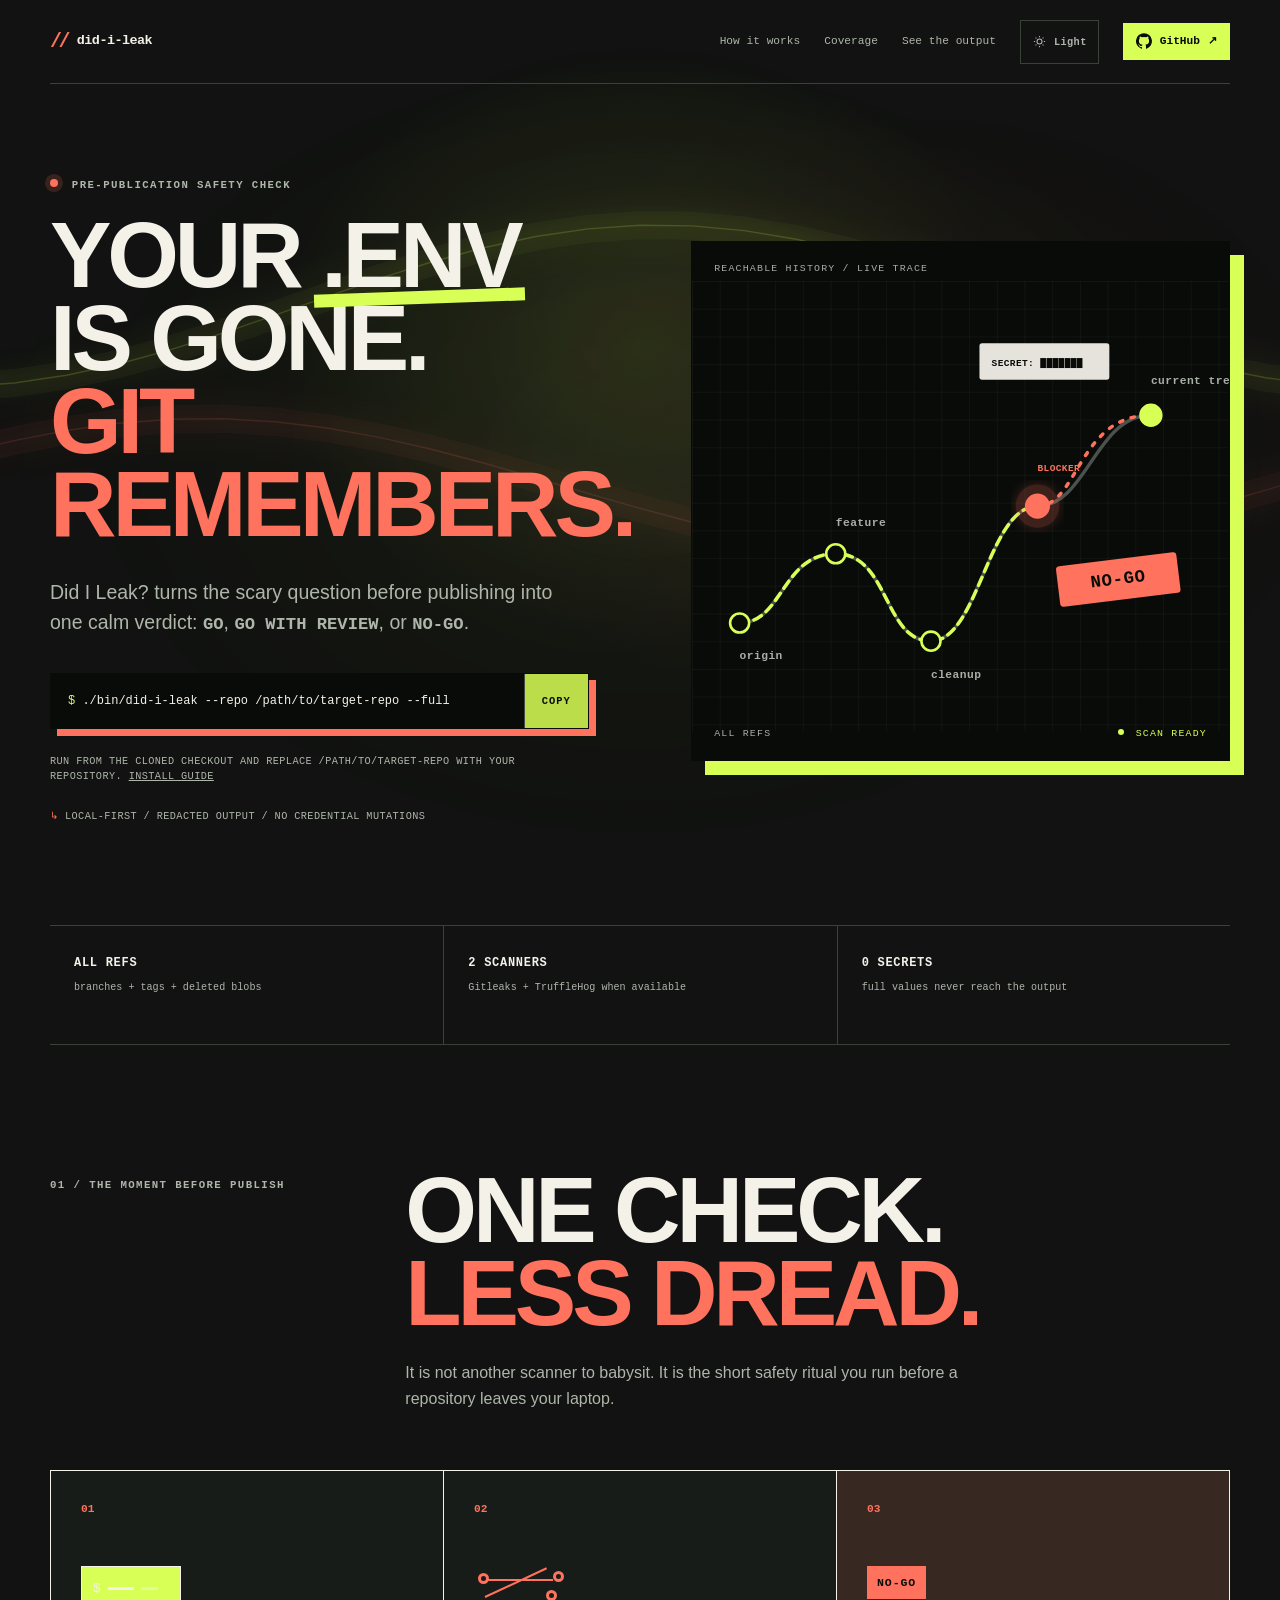
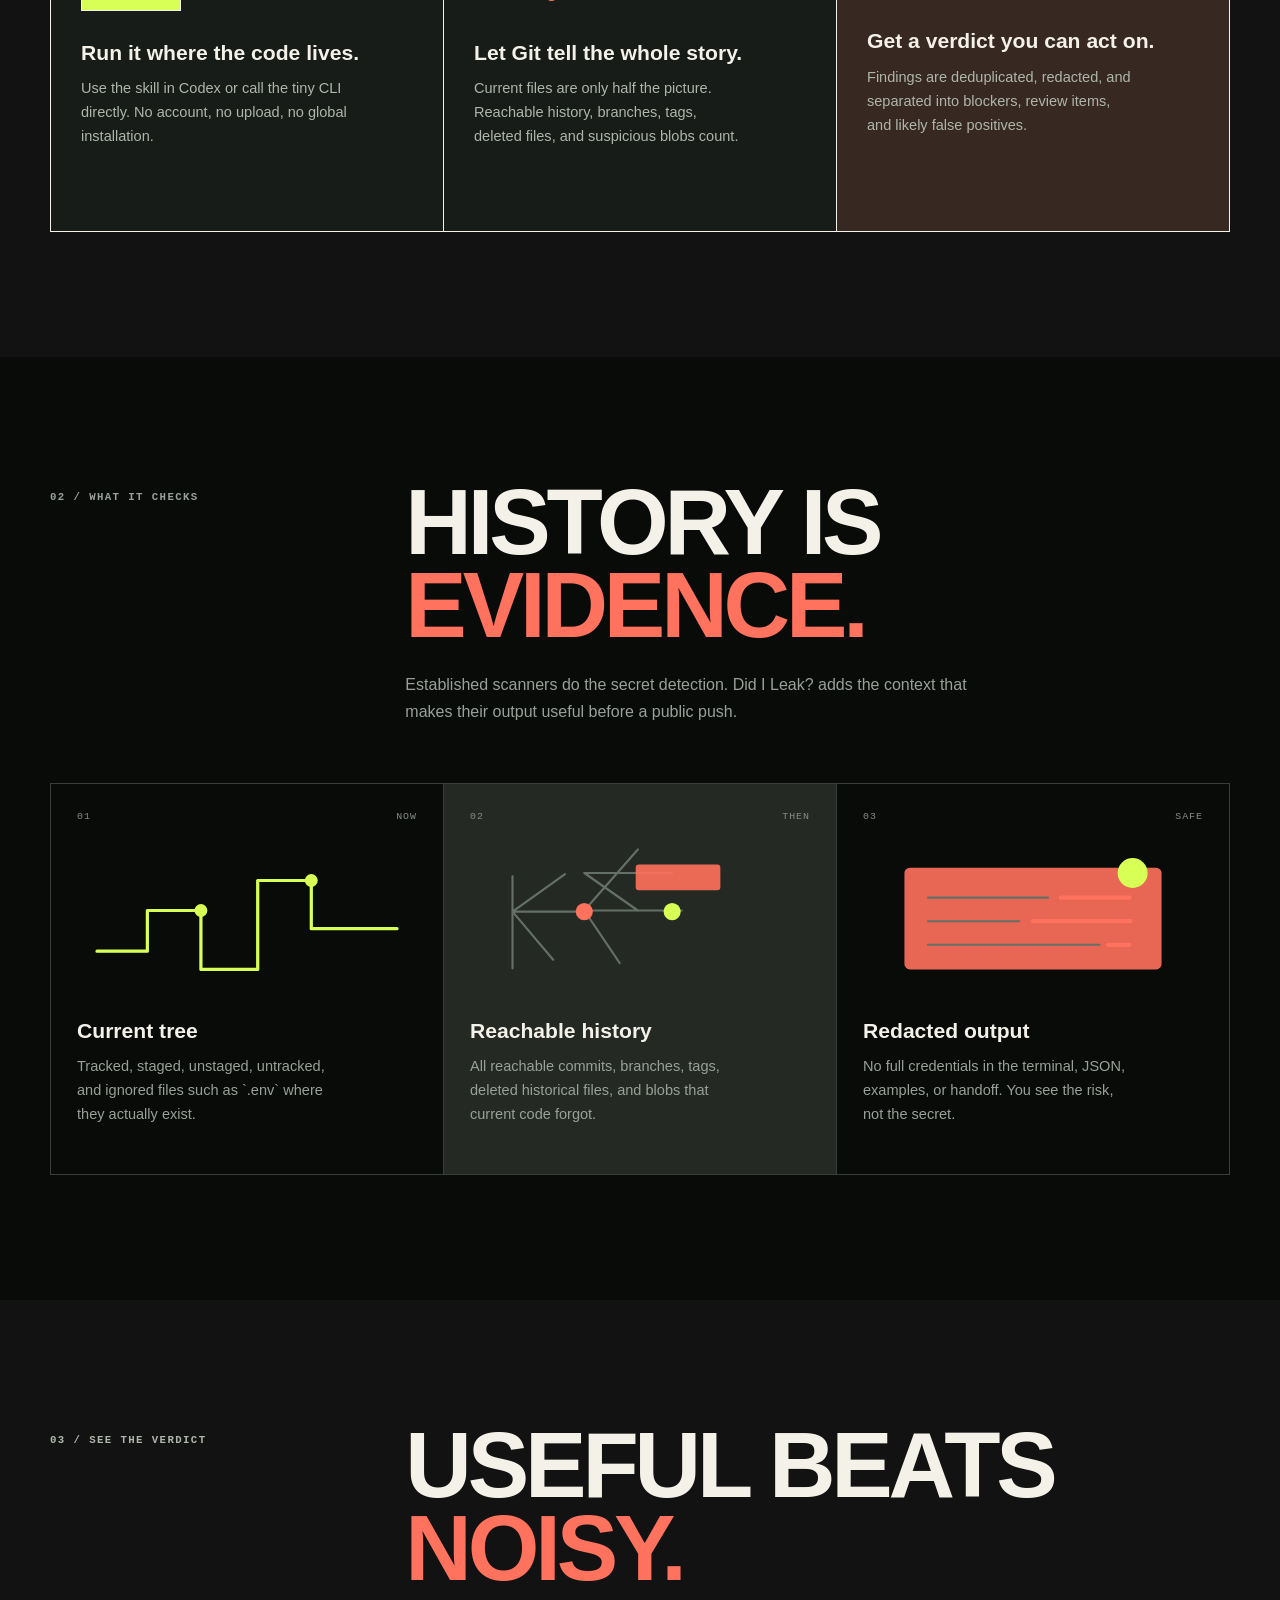
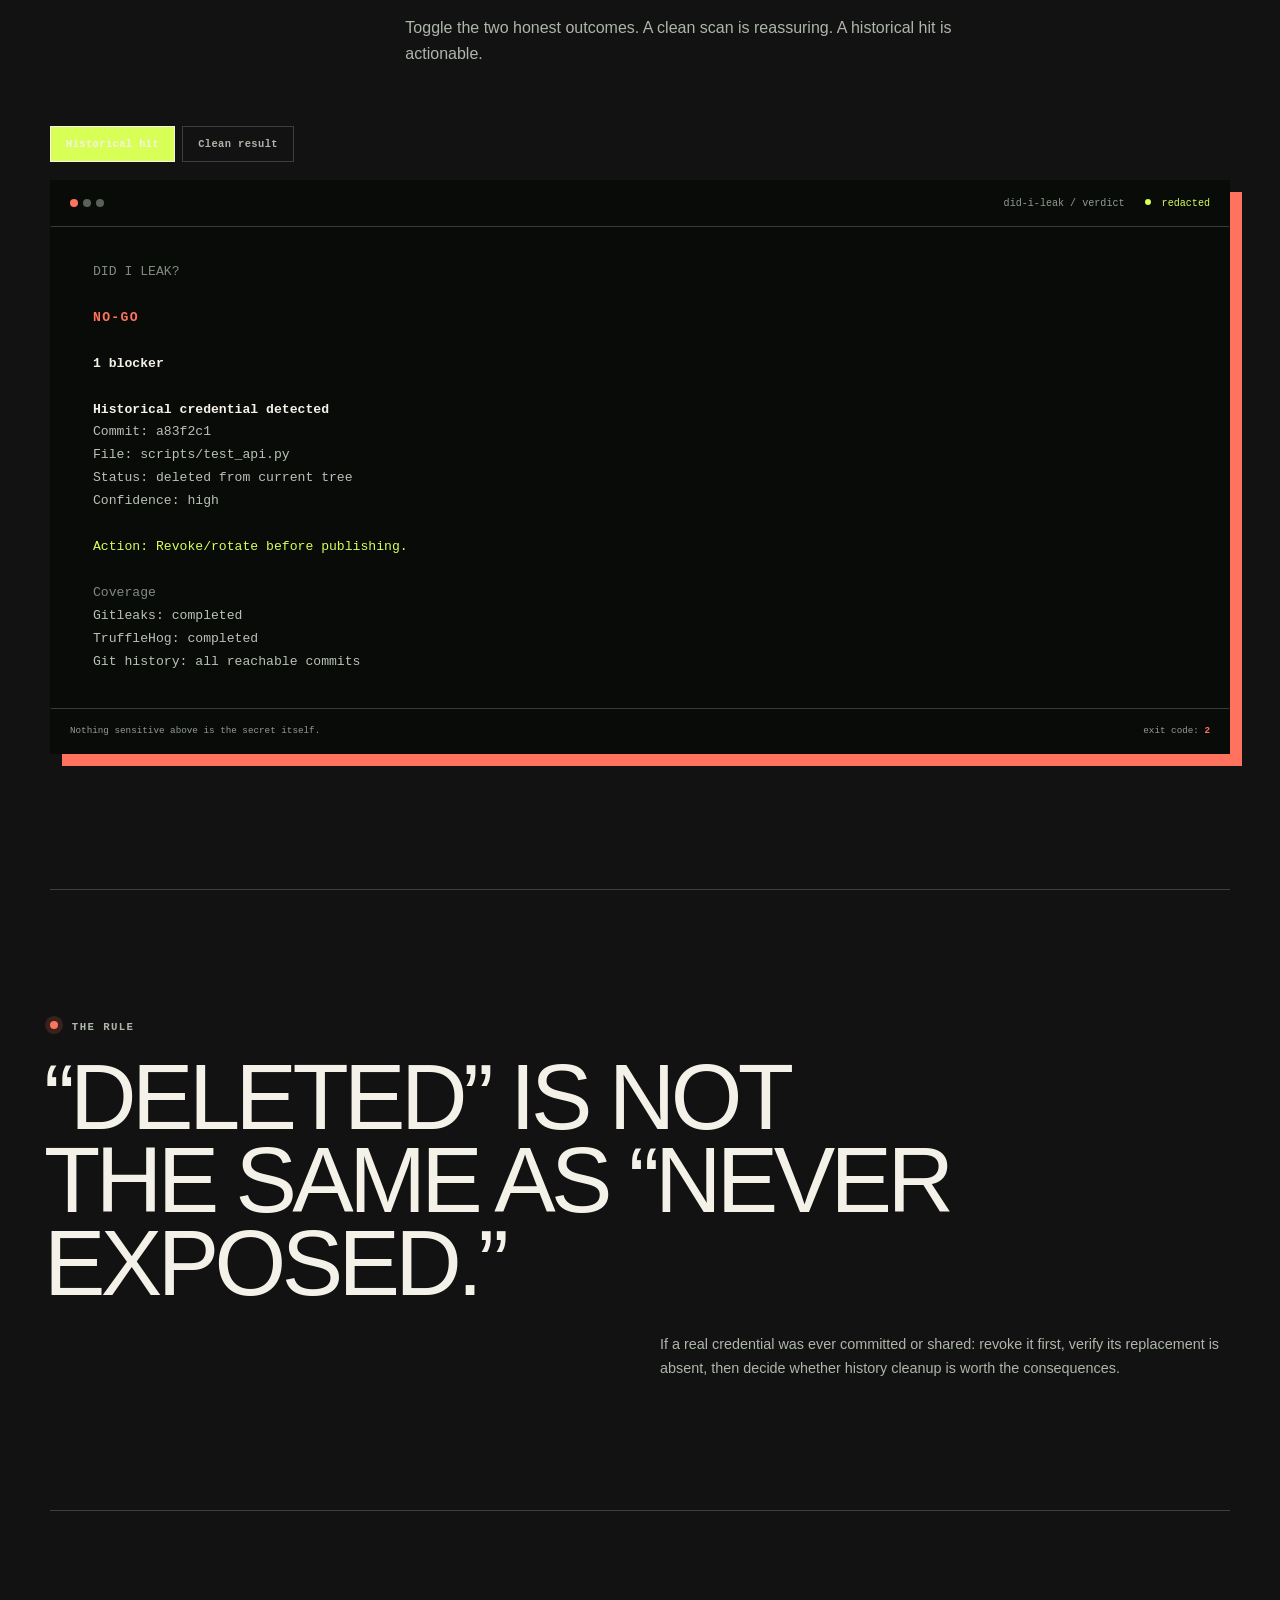
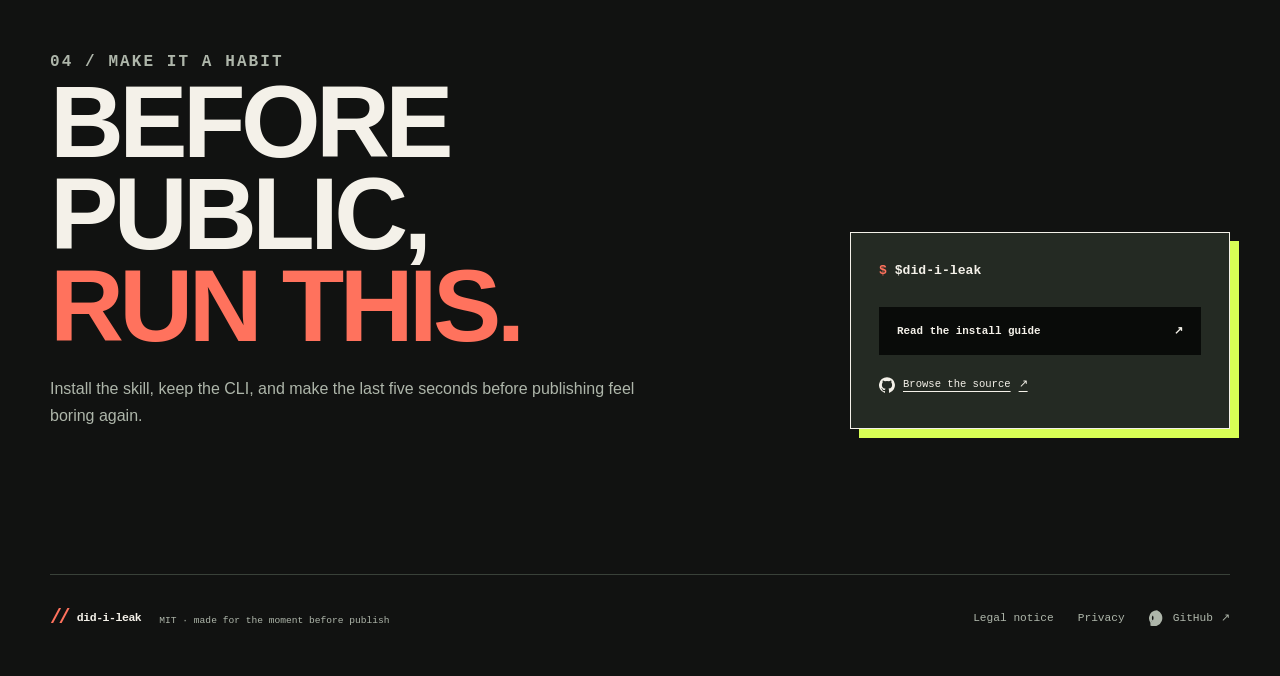
==== commit 39726188: "perf: reuse trusted history scans with conservative audit verdicts" ====
--- a/docs/index.html
+++ b/docs/index.html
@@ -10,7 +10,7 @@
   <meta property="og:description" content="Before you make a repo public, check what Git remembers.">
   <title>Did I Leak? — Git remembers.</title>
   <link rel="icon" href="data:image/svg+xml,%3Csvg xmlns='http://www.w3.org/2000/svg' viewBox='0 0 32 32'%3E%3Crect width='32' height='32' rx='5' fill='%23111211'/%3E%3Cpath d='M7 8h18v4H7zm3 7h12v4H10zm3 7h6v3h-6z' fill='%23d8ff55'/%3E%3C/svg%3E">
-  <link rel="stylesheet" href="styles.css?v=2258626-english-legal">
+  <link rel="stylesheet" href="styles.css?v=20261005-command">
 </head>
 <body>
   <a class="skip-link" href="#main">Skip to content</a>
@@ -43,10 +43,11 @@
         <h1>Your <span class="mark">.env</span> is gone.<br><strong>Git remembers.</strong></h1>
         <p class="hero-lede">Did I Leak? turns the scary question before publishing into one calm verdict: <b>GO</b>, <b>GO WITH REVIEW</b>, or <b>NO-GO</b>.</p>
         <div class="command-box">
-          <code><span class="prompt">$</span> python3 scripts/did_i_leak.py --repo .</code>
-          <button class="copy-button" type="button" data-copy="python3 scripts/did_i_leak.py --repo .">Copy</button>
+          <code><span class="prompt">$</span> ./bin/did-i-leak --repo /path/to/target-repo --full</code>
+          <button class="copy-button" type="button" data-copy="./bin/did-i-leak --repo /path/to/target-repo --full">Copy</button>
           <span class="copy-status" aria-live="polite"></span>
         </div>
+        <p class="hero-note">Run from the cloned checkout and replace <code>/path/to/target-repo</code> with your repository. <a href="https://github.com/pengusto/did-i-leak#install-and-run">Install guide</a></p>
         <p class="hero-note"><span aria-hidden="true">↳</span> local-first / redacted output / no credential mutations</p>
       </div>
 
--- a/docs/styles.css
+++ b/docs/styles.css
@@ -266,6 +266,8 @@
   font-size: clamp(1.03rem, 1.7vw, 1.22rem);
   line-height: 1.55;
 }
+
+.hero-copy { min-width: 0; }
 
 .hero-lede b { font-family: var(--mono); font-size: .88em; }
 
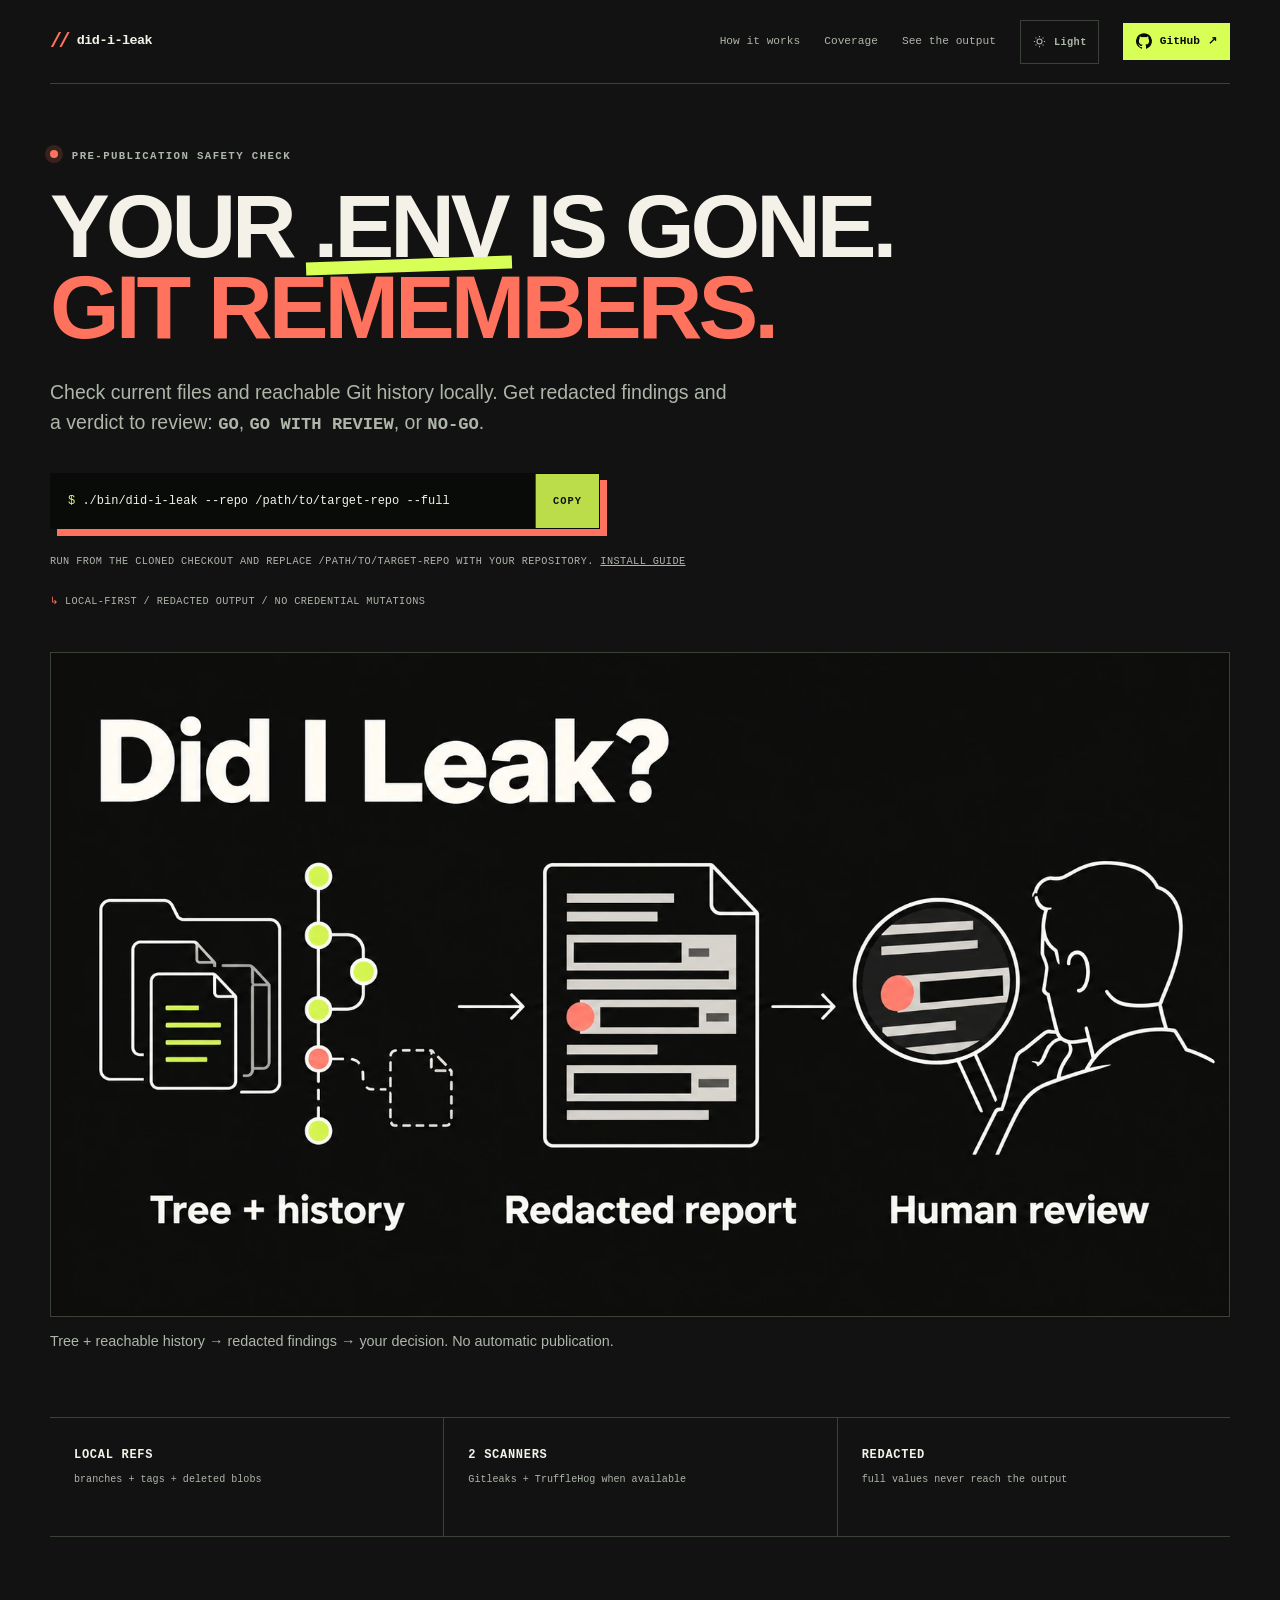
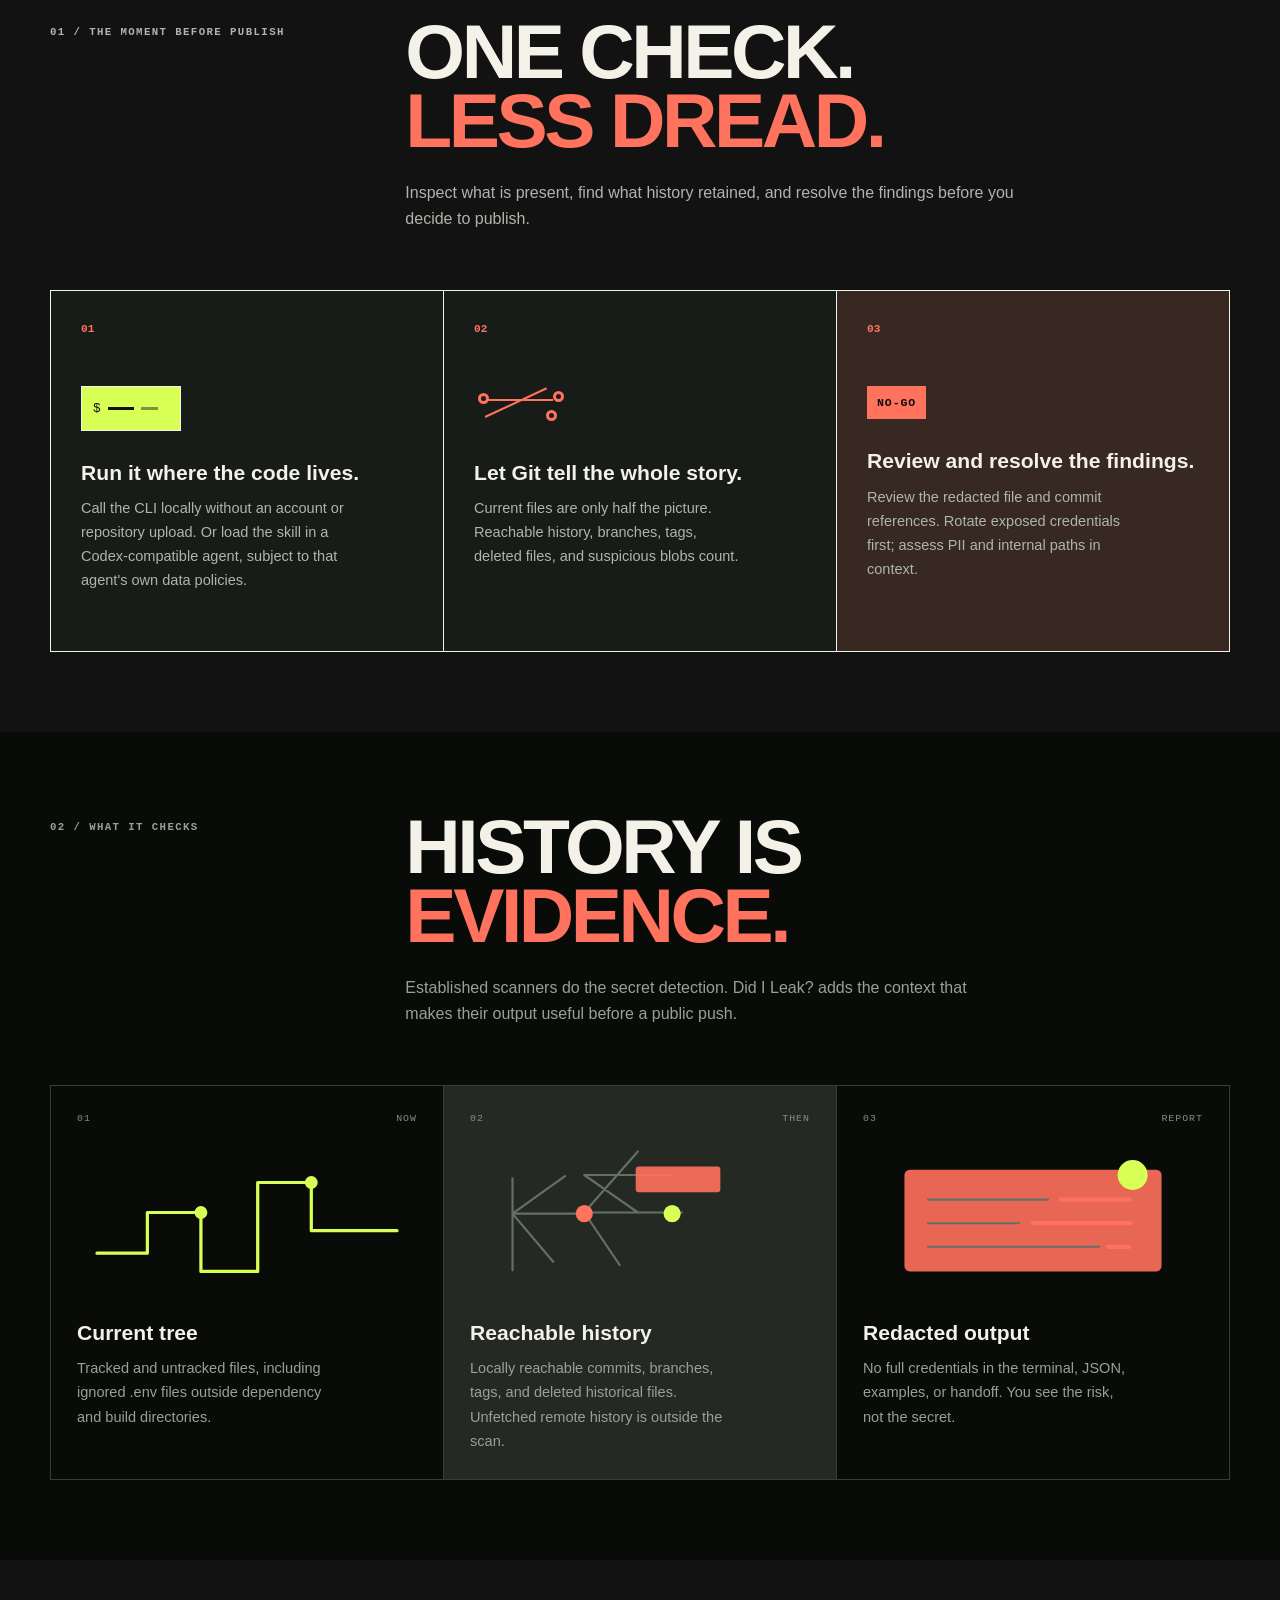
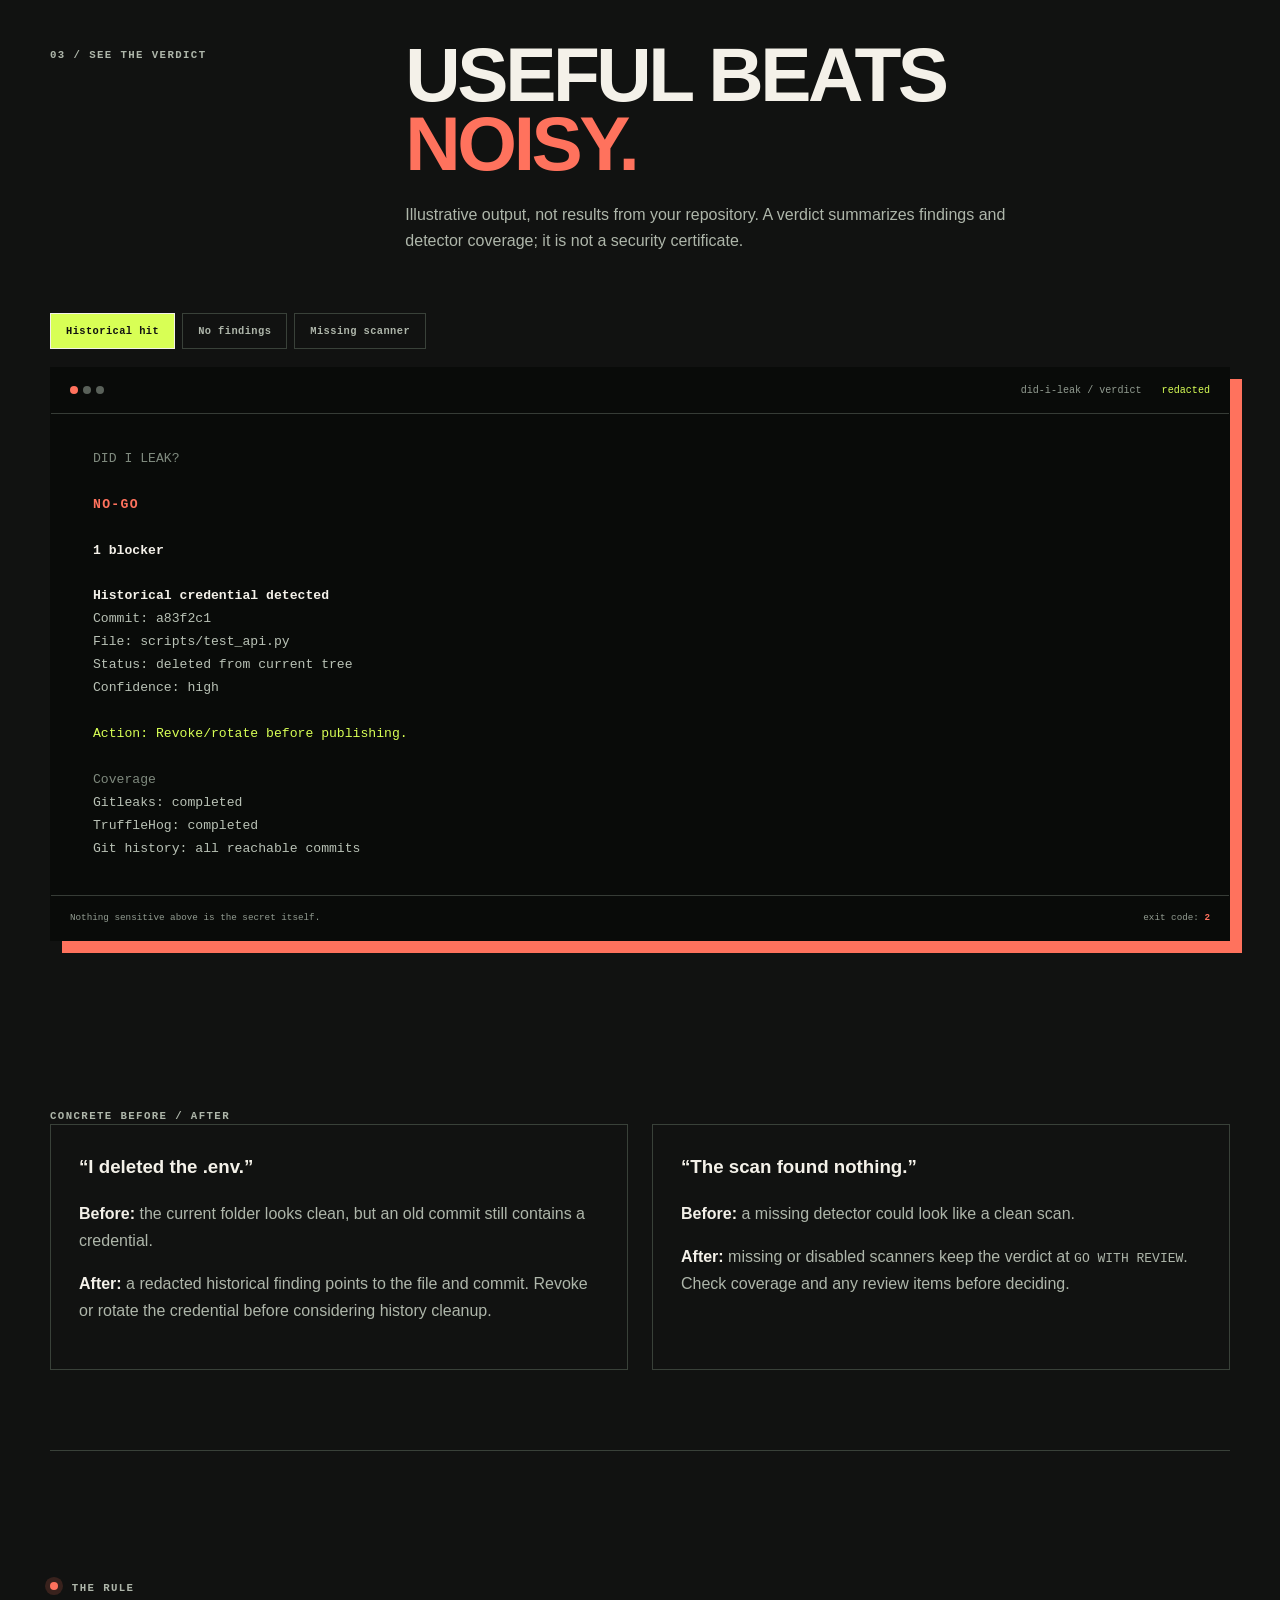
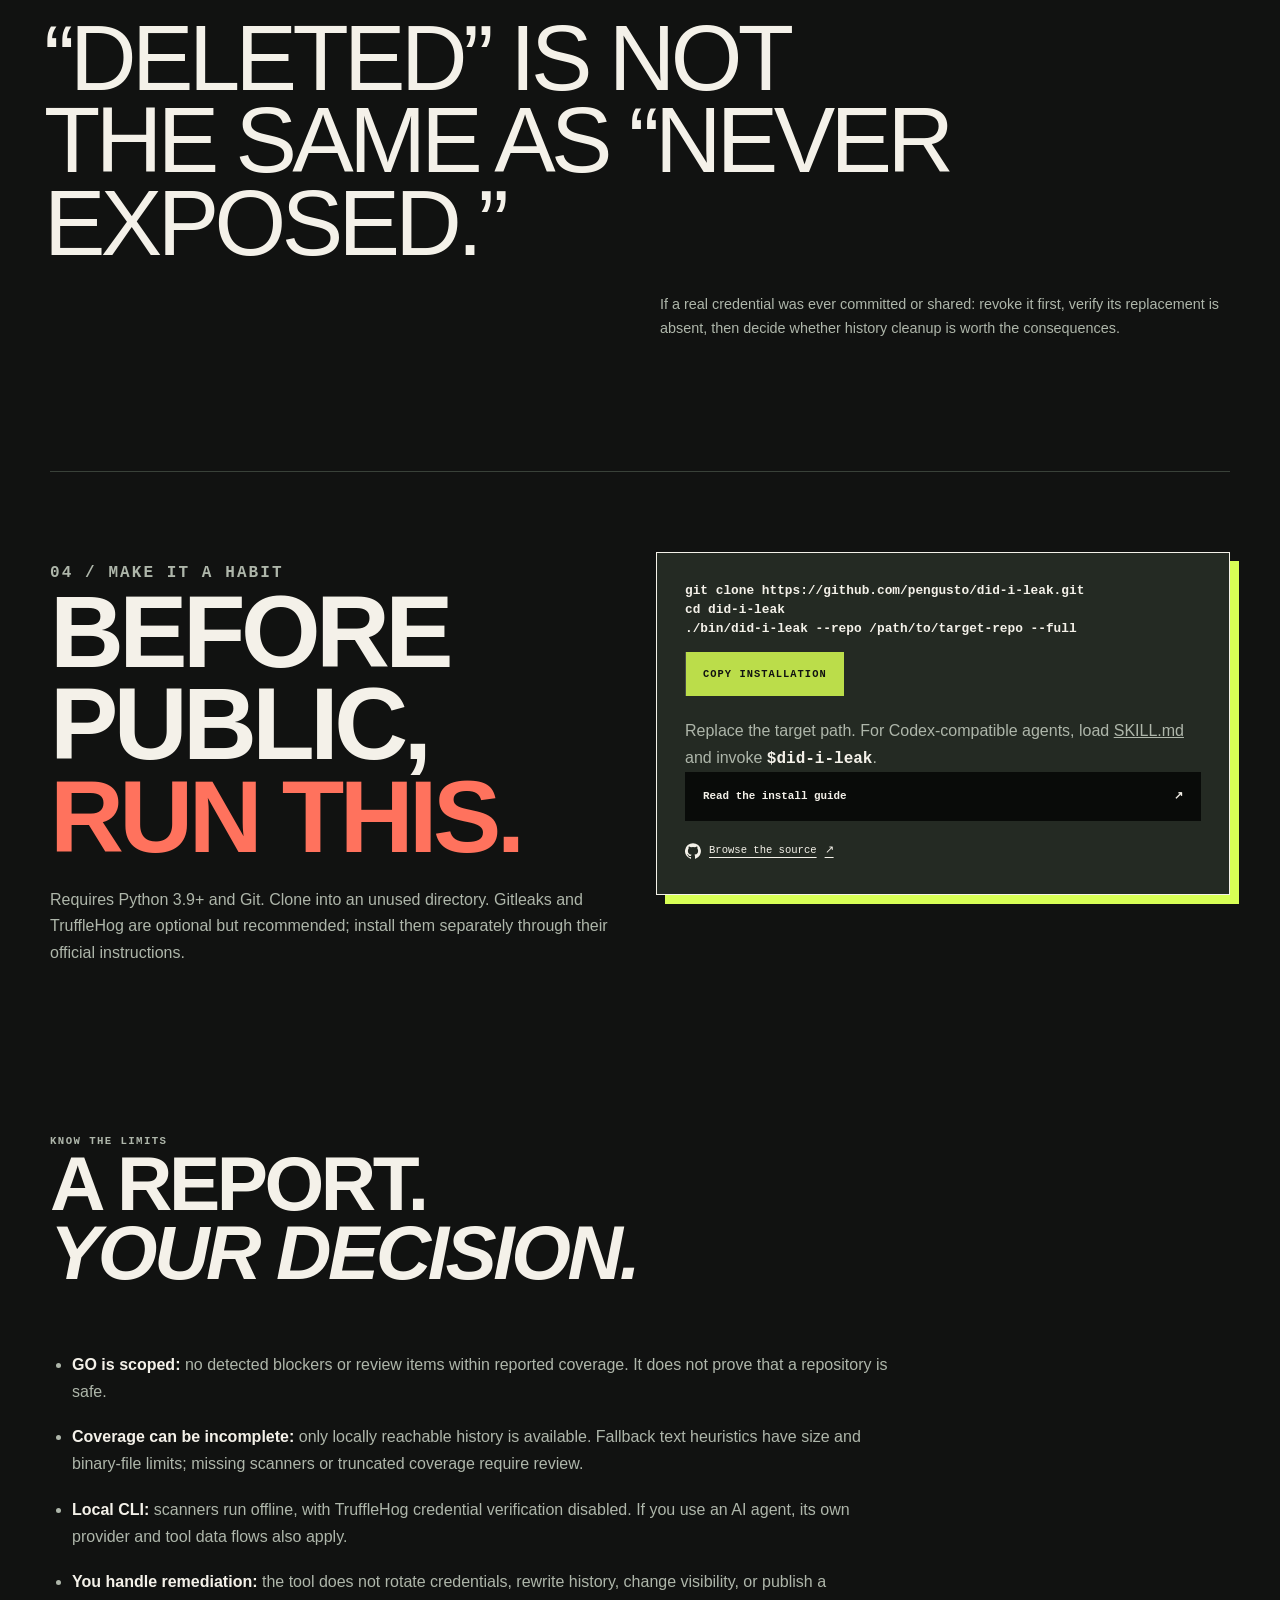
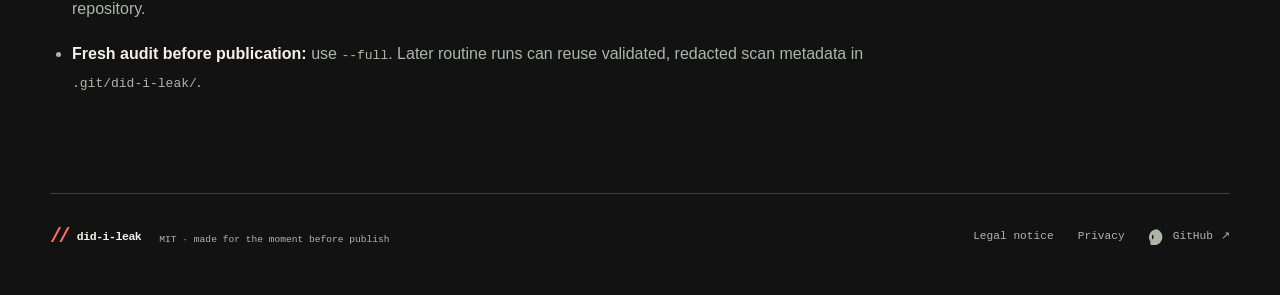
==== commit f3bd587b: "docs: publish approved explanation and complete skill landing page" ====
--- a/docs/index.html
+++ b/docs/index.html
@@ -8,13 +8,14 @@
   <meta name="color-scheme" content="dark light">
   <meta property="og:title" content="Did I Leak? — Git remembers.">
   <meta property="og:description" content="Before you make a repo public, check what Git remembers.">
+  <meta property="og:image" content="https://pengusto.github.io/did-i-leak/assets/did-i-leak-process.webp">
+  <meta property="og:image:alt" content="Tree and history to redacted report to human review">
   <title>Did I Leak? — Git remembers.</title>
   <link rel="icon" href="data:image/svg+xml,%3Csvg xmlns='http://www.w3.org/2000/svg' viewBox='0 0 32 32'%3E%3Crect width='32' height='32' rx='5' fill='%23111211'/%3E%3Cpath d='M7 8h18v4H7zm3 7h12v4H10zm3 7h6v3h-6z' fill='%23d8ff55'/%3E%3C/svg%3E">
-  <link rel="stylesheet" href="styles.css?v=20261005-command">
+  <link rel="stylesheet" href="styles.css?v=20261011-final">
 </head>
 <body>
   <a class="skip-link" href="#main">Skip to content</a>
-  <div class="ambient-field" aria-hidden="true"><canvas class="ambient-canvas"></canvas></div>
 
   <header class="site-header wrap">
     <a class="brand" href="#top" aria-label="Did I Leak home">
@@ -41,61 +42,26 @@
       <div class="hero-copy">
         <p class="eyebrow"><span class="pulse" aria-hidden="true"></span> Pre-publication safety check</p>
         <h1>Your <span class="mark">.env</span> is gone.<br><strong>Git remembers.</strong></h1>
-        <p class="hero-lede">Did I Leak? turns the scary question before publishing into one calm verdict: <b>GO</b>, <b>GO WITH REVIEW</b>, or <b>NO-GO</b>.</p>
+        <p class="hero-lede">Check current files and reachable Git history locally. Get redacted findings and a verdict to review: <b>GO</b>, <b>GO WITH REVIEW</b>, or <b>NO-GO</b>.</p>
         <div class="command-box">
           <code><span class="prompt">$</span> ./bin/did-i-leak --repo /path/to/target-repo --full</code>
           <button class="copy-button" type="button" data-copy="./bin/did-i-leak --repo /path/to/target-repo --full">Copy</button>
           <span class="copy-status" aria-live="polite"></span>
         </div>
-        <p class="hero-note">Run from the cloned checkout and replace <code>/path/to/target-repo</code> with your repository. <a href="https://github.com/pengusto/did-i-leak#install-and-run">Install guide</a></p>
+        <p class="hero-note">Run from the cloned checkout and replace <code>/path/to/target-repo</code> with your repository. <a href="#install">Install guide</a></p>
         <p class="hero-note"><span aria-hidden="true">↳</span> local-first / redacted output / no credential mutations</p>
       </div>
 
-      <div class="hero-visual" aria-label="Illustration of Git history being checked for a deleted credential">
-        <div class="visual-label">REACHABLE HISTORY / LIVE TRACE</div>
-        <svg class="history-map" viewBox="0 0 620 520" role="img" aria-labelledby="history-title history-desc">
-          <title id="history-title">A Git history trace with one blocked commit</title>
-          <desc id="history-desc">A lime path moves through safe commits, hits a coral blocked commit, and continues to the current tree.</desc>
-          <defs>
-            <pattern id="grid" width="32" height="32" patternUnits="userSpaceOnUse">
-              <path d="M32 0H0V32" fill="none" stroke="#ffffff" stroke-opacity=".08" stroke-width="1"/>
-            </pattern>
-            <filter id="glow"><feGaussianBlur stdDeviation="7" result="blur"/><feMerge><feMergeNode in="blur"/><feMergeNode in="SourceGraphic"/></feMerge></filter>
-          </defs>
-          <rect width="620" height="520" fill="url(#grid)"/>
-          <path class="trace-muted" d="M55 395 C105 395 104 315 166 315 S221 416 276 416 S342 260 399 260 S466 155 530 155"/>
-          <path class="trace-live" d="M55 395 C105 395 104 315 166 315 S221 416 276 416 S342 260 399 260"/>
-          <path class="trace-blocked" d="M399 260 C446 260 446 155 530 155"/>
-          <circle class="node safe" cx="55" cy="395" r="11"/>
-          <circle class="node safe" cx="166" cy="315" r="11"/>
-          <circle class="node safe" cx="276" cy="416" r="11"/>
-          <circle class="node blocked-glow" cx="399" cy="260" r="25" filter="url(#glow)"/>
-          <circle class="node blocked" cx="399" cy="260" r="13"/>
-          <circle class="node current" cx="530" cy="155" r="12"/>
-          <g class="map-label">
-            <text x="55" y="437">origin</text>
-            <text x="166" y="283">feature</text>
-            <text x="276" y="459">cleanup</text>
-            <text class="blocked-text" x="399" y="220">BLOCKER</text>
-            <text x="530" y="119">current tree</text>
-          </g>
-          <g class="redaction" transform="translate(332 72)">
-            <rect width="150" height="42" rx="3"/>
-            <text x="14" y="26">SECRET: ███████</text>
-          </g>
-          <g class="stamp" transform="translate(420 330) rotate(-7)">
-            <rect width="140" height="47" rx="4"/>
-            <text x="70" y="29">NO-GO</text>
-          </g>
-        </svg>
-        <div class="visual-footer"><span>ALL REFS</span><span class="visual-status"><i></i> SCAN READY</span></div>
-      </div>
-    </section>
-
-    <section class="signal-strip wrap" aria-label="Product guarantees">
-      <div><strong>ALL REFS</strong><span>branches + tags + deleted blobs</span></div>
+      <figure class="process-preview">
+        <img src="assets/did-i-leak-process.webp" width="1672" height="941" alt="Working tree and Git history flow into a redacted report, then a person reviews the findings." fetchpriority="high">
+        <figcaption>Tree + reachable history → redacted findings → your decision. No automatic publication.</figcaption>
+      </figure>
+    </section>
+
+    <section class="signal-strip wrap" aria-label="Scan scope">
+      <div><strong>LOCAL REFS</strong><span>branches + tags + deleted blobs</span></div>
       <div><strong>2 SCANNERS</strong><span>Gitleaks + TruffleHog when available</span></div>
-      <div><strong>0 SECRETS</strong><span>full values never reach the output</span></div>
+      <div><strong>REDACTED</strong><span>full values never reach the output</span></div>
     </section>
 
     <section class="section wrap" id="how">
@@ -103,7 +69,7 @@
         <p class="section-number">01 / THE MOMENT BEFORE PUBLISH</p>
         <div>
           <h2>One check.<br><em>Less dread.</em></h2>
-          <p>It is not another scanner to babysit. It is the short safety ritual you run before a repository leaves your laptop.</p>
+          <p>Inspect what is present, find what history retained, and resolve the findings before you decide to publish.</p>
         </div>
       </div>
       <div class="steps">
@@ -111,7 +77,7 @@
           <span class="step-index">01</span>
           <div class="step-icon icon-terminal" aria-hidden="true"><span>$</span><i></i><i></i></div>
           <h3>Run it where the code lives.</h3>
-          <p>Use the skill in Codex or call the tiny CLI directly. No account, no upload, no global installation.</p>
+          <p>Call the CLI locally without an account or repository upload. Or load the skill in a Codex-compatible agent, subject to that agent's own data policies.</p>
         </article>
         <article class="step">
           <span class="step-index">02</span>
@@ -122,8 +88,8 @@
         <article class="step step-last">
           <span class="step-index">03</span>
           <div class="step-icon icon-verdict" aria-hidden="true">NO-GO</div>
-          <h3>Get a verdict you can act on.</h3>
-          <p>Findings are deduplicated, redacted, and separated into blockers, review items, and likely false positives.</p>
+          <h3>Review and resolve the findings.</h3>
+          <p>Review the redacted file and commit references. Rotate exposed credentials first; assess PII and internal paths in context.</p>
         </article>
       </div>
     </section>
@@ -142,16 +108,16 @@
             <div class="card-top"><span>01</span><span>NOW</span></div>
             <svg viewBox="0 0 280 140" aria-hidden="true"><path d="M0 101h47V63h50v55h53V35h50v45h80"/><path class="accent-line" d="M0 101h47V63h50v55h53V35h50v45h80"/><circle cx="97" cy="63" r="6"/><circle cx="200" cy="35" r="6"/></svg>
             <h3>Current tree</h3>
-            <p>Tracked, staged, unstaged, untracked, and ignored files such as `.env` where they actually exist.</p>
+            <p>Tracked and untracked files, including ignored .env files outside dependency and build directories.</p>
           </article>
           <article class="coverage-card card-featured">
             <div class="card-top"><span>02</span><span>THEN</span></div>
             <svg viewBox="0 0 280 140" aria-hidden="true"><path d="M21 117V31m0 33h67m-67 0 38 45m-38-45 49-35m18-1h82m-82 0 50 35m-50 0h91m-91 0 33 49m-33-49 50-57"/><circle class="coral-dot" cx="88" cy="64" r="8"/><circle class="lime-dot" cx="170" cy="64" r="8"/><rect x="136" y="20" width="79" height="24" rx="3"/></svg>
             <h3>Reachable history</h3>
-            <p>All reachable commits, branches, tags, deleted historical files, and blobs that current code forgot.</p>
+            <p>Locally reachable commits, branches, tags, and deleted historical files. Unfetched remote history is outside the scan.</p>
           </article>
           <article class="coverage-card">
-            <div class="card-top"><span>03</span><span>SAFE</span></div>
+            <div class="card-top"><span>03</span><span>REPORT</span></div>
             <svg viewBox="0 0 280 140" aria-hidden="true"><rect x="20" y="23" width="240" height="95" rx="5"/><path d="M42 51h112M42 73h85M42 95h160"/><path class="redact-line" d="M166 51h64M140 73h91M210 95h20"/><circle cx="233" cy="28" r="14"/></svg>
             <h3>Redacted output</h3>
             <p>No full credentials in the terminal, JSON, examples, or handoff. You see the risk, not the secret.</p>
@@ -165,12 +131,13 @@
         <p class="section-number">03 / SEE THE VERDICT</p>
         <div>
           <h2>Useful beats<br><em>noisy.</em></h2>
-          <p>Toggle the two honest outcomes. A clean scan is reassuring. A historical hit is actionable.</p>
+          <p>Illustrative output, not results from your repository. A verdict summarizes findings and detector coverage; it is not a security certificate.</p>
         </div>
       </div>
       <div class="demo-switcher" role="group" aria-label="Choose an example verdict">
-        <button type="button" class="demo-tab active" data-demo-tab="leak">Historical hit</button>
-        <button type="button" class="demo-tab" data-demo-tab="clean">Clean result</button>
+        <button type="button" class="demo-tab active" data-demo-tab="leak" aria-pressed="true">Historical hit</button>
+        <button type="button" class="demo-tab" data-demo-tab="clean" aria-pressed="false">No findings</button>
+        <button type="button" class="demo-tab" data-demo-tab="review" aria-pressed="false">Missing scanner</button>
       </div>
       <div class="terminal" aria-live="polite">
         <div class="terminal-bar"><span class="terminal-dots" aria-hidden="true"><i></i><i></i><i></i></span><span data-terminal-title>did-i-leak / verdict</span><span class="terminal-live"><i></i> redacted</span></div>
@@ -196,6 +163,14 @@
       </div>
     </section>
 
+    <section class="section wrap" id="examples">
+      <p class="section-number">CONCRETE BEFORE / AFTER</p>
+      <div class="example-grid">
+        <article><h3>“I deleted the .env.”</h3><p><b>Before:</b> the current folder looks clean, but an old commit still contains a credential.</p><p><b>After:</b> a redacted historical finding points to the file and commit. Revoke or rotate the credential before considering history cleanup.</p></article>
+        <article><h3>“The scan found nothing.”</h3><p><b>Before:</b> a missing detector could look like a clean scan.</p><p><b>After:</b> missing or disabled scanners keep the verdict at <code>GO WITH REVIEW</code>. Check coverage and any review items before deciding.</p></article>
+      </div>
+    </section>
+
     <section class="manifesto wrap">
       <p class="eyebrow"><span class="pulse" aria-hidden="true"></span> The rule</p>
       <blockquote>“Deleted” is not the same as “never exposed.”</blockquote>
@@ -206,13 +181,29 @@
       <div>
         <p class="section-number">04 / MAKE IT A HABIT</p>
         <h2>Before public,<br><em>run this.</em></h2>
-        <p>Install the skill, keep the CLI, and make the last five seconds before publishing feel boring again.</p>
+        <p>Requires Python 3.9+ and Git. Clone into an unused directory. Gitleaks and TruffleHog are optional but recommended; install them separately through their official instructions.</p>
       </div>
       <div class="cta-panel">
-        <code><span>$</span> $did-i-leak</code>
+        <pre class="install-command"><code>git clone https://github.com/pengusto/did-i-leak.git
+cd did-i-leak
+./bin/did-i-leak --repo /path/to/target-repo --full</code></pre>
+        <button class="copy-button" type="button" data-copy="git clone https://github.com/pengusto/did-i-leak.git&#10;cd did-i-leak&#10;./bin/did-i-leak --repo /path/to/target-repo --full">Copy installation</button>
+        <span class="copy-status" aria-live="polite"></span>
+        <p>Replace the target path. For Codex-compatible agents, load <a href="https://github.com/pengusto/did-i-leak/blob/main/SKILL.md">SKILL.md</a> and invoke <code>$did-i-leak</code>.</p>
         <a class="primary-button" href="https://github.com/pengusto/did-i-leak#readme" target="_blank" rel="noreferrer">Read the install guide <span aria-hidden="true">↗</span></a>
         <a class="text-link icon-link" href="https://github.com/pengusto/did-i-leak" target="_blank" rel="noreferrer"><svg class="github-icon" aria-hidden="true" viewBox="0 0 24 24"><path d="M12 .3a12 12 0 0 0-3.79 23.39c.6.11.82-.26.82-.58v-2.04c-3.34.73-4.04-1.61-4.04-1.61-.55-1.39-1.34-1.76-1.34-1.76-1.09-.75.08-.74.08-.74 1.2.08 1.84 1.23 1.84 1.23 1.07 1.83 2.8 1.3 3.49.99.11-.78.42-1.3.76-1.6-2.67-.3-5.47-1.34-5.47-5.94 0-1.31.47-2.38 1.23-3.22-.12-.3-.53-1.52.12-3.18 0 0 1-.32 3.3 1.23a11.5 11.5 0 0 1 6 0c2.3-1.55 3.3-1.23 3.3-1.23.65 1.66.24 2.88.12 3.18.77.84 1.23 1.91 1.23 3.22 0 4.61-2.81 5.63-5.49 5.93.43.37.81 1.1.81 2.22v3.29c0 .32.22.7.83.58A12 12 0 0 0 12 .3Z"/></svg> Browse the source <span aria-hidden="true">↗</span></a>
       </div>
+    </section>
+    <section class="section wrap limits" id="limits">
+      <p class="section-number">KNOW THE LIMITS</p>
+      <h2>A report.<br><em>Your decision.</em></h2>
+      <ul>
+        <li><b>GO is scoped:</b> no detected blockers or review items within reported coverage. It does not prove that a repository is safe.</li>
+        <li><b>Coverage can be incomplete:</b> only locally reachable history is available. Fallback text heuristics have size and binary-file limits; missing scanners or truncated coverage require review.</li>
+        <li><b>Local CLI:</b> scanners run offline, with TruffleHog credential verification disabled. If you use an AI agent, its own provider and tool data flows also apply.</li>
+        <li><b>You handle remediation:</b> the tool does not rotate credentials, rewrite history, change visibility, or publish a repository.</li>
+        <li><b>Fresh audit before publication:</b> use <code>--full</code>. Later routine runs can reuse validated, redacted scan metadata in <code>.git/did-i-leak/</code>.</li>
+      </ul>
     </section>
   </main>
 
@@ -221,6 +212,6 @@
     <div class="footer-links"><a href="impressum.html">Legal notice</a><a href="datenschutz.html">Privacy</a><a class="icon-link" href="https://github.com/pengusto/did-i-leak" target="_blank" rel="noreferrer"><svg class="github-icon" aria-hidden="true" viewBox="0 0 24 24"><path d="M12 .3a12 12 0 0 0-3.79 23.39c.6.11.82-.26.82-.58v-2.04c-3.34.73-4.04-1.61-4.04-1.61-.55-1.39-1.34-1.76-1.34-1.76-1.09-.75.08-.74.08-.74 1.2.08 1.84 1.23 1.84 1.23 1.07 1.83 2.8 1.3 3.49.99.11-.78.42-1.3.76-1.6-2.67-.3-5.47-1.34-5.47-5.94 0-1.31.47-2.38 1.23-3.22.77.84 1.23 1.91 1.23 3.22 0 4.61-2.81 5.63-5.49 5.93.43.37.81 1.1.81 2.22v3.29c0 .32.22.7.83.58A12 12 0 0 0 12 .3Z"/></svg>GitHub <span aria-hidden="true">↗</span></a></div>
   </footer>
 
-  <script src="script.js?v=2258626-english-legal" defer></script>
+  <script src="script.js?v=20261011-final" defer></script>
 </body>
 </html>
--- a/docs/styles.css
+++ b/docs/styles.css
@@ -72,40 +72,6 @@
 
 .skip-link:focus { transform: translateY(0); }
 
-.ambient-field {
-  position: fixed;
-  z-index: 0;
-  inset: 0;
-  overflow: hidden;
-  pointer-events: none;
-  opacity: .9;
-  background:
-    radial-gradient(ellipse 520px 430px at var(--mx) var(--my), color-mix(in srgb, var(--accent) 11%, transparent), transparent 72%),
-    radial-gradient(ellipse 620px 480px at calc(72% + var(--shift-x)) calc(48% + var(--shift-y)), color-mix(in srgb, var(--danger) 5%, transparent), transparent 74%);
-}
-
-.ambient-field::before {
-  position: absolute;
-  inset: -22%;
-  content: "";
-  opacity: .6;
-  background: radial-gradient(ellipse at 50% 50%, color-mix(in srgb, var(--accent) 7%, transparent), transparent 52%);
-  filter: blur(48px);
-  transform: translate3d(calc(var(--shift-x) * .55), calc(var(--shift-y) * .55), 0);
-}
-
-.ambient-canvas { display: block; width: 100%; height: 100%; opacity: .82; mix-blend-mode: screen; }
-html[data-theme="light"] .ambient-canvas { opacity: .48; mix-blend-mode: multiply; }
-
-.site-header,
-main,
-.site-footer {
-  position: relative;
-  z-index: 1;
-}
-
-html[data-theme="light"] .ambient-field { opacity: .5; }
-
 .wrap {
   width: min(calc(100% - 48px), var(--max));
   margin-inline: auto;
@@ -287,7 +253,7 @@
   min-width: 0;
   overflow-x: auto;
   padding: 18px 17px;
-  color: var(--text);
+  color: #f4f1e9;
   font-family: var(--mono);
   font-size: .75rem;
   white-space: nowrap;
@@ -296,6 +262,7 @@
 .prompt { color: var(--accent); }
 
 .copy-button {
+  min-height: 44px;
   flex: 0 0 auto;
   align-self: stretch;
   border: 0;
@@ -333,94 +300,6 @@
 
 .hero-note span { color: var(--danger); }
 
-.hero-visual {
-  position: relative;
-  overflow: hidden;
-  min-height: 520px;
-  border: 1px solid var(--surface-strong);
-  background: var(--surface-strong);
-  box-shadow: 14px 14px 0 var(--accent);
-}
-
-.visual-label,
-.visual-footer {
-  display: flex;
-  justify-content: space-between;
-  color: #a8afa6;
-  font-family: var(--mono);
-  font-size: .62rem;
-  letter-spacing: .12em;
-}
-
-.visual-label { padding: 20px 22px 0; }
-
-.history-map {
-  display: block;
-  width: 100%;
-  height: auto;
-  margin-top: 4px;
-}
-
-.trace-muted,
-.trace-live,
-.trace-blocked {
-  fill: none;
-  stroke-linecap: round;
-  stroke-linejoin: round;
-  stroke-width: 4;
-}
-
-.trace-muted { stroke: #4b514d; }
-.trace-live { stroke: var(--accent); stroke-dasharray: 10 7; }
-.trace-blocked { stroke: var(--danger); stroke-dasharray: 4 10; }
-
-.node { stroke-width: 3; }
-.node.safe { fill: var(--surface-strong); stroke: var(--accent); }
-.node.blocked { fill: var(--danger); stroke: var(--danger); }
-.node.blocked-glow { fill: var(--danger); opacity: .22; }
-.node.current { fill: var(--accent); stroke: var(--accent); }
-
-.map-label text,
-.redaction text,
-.stamp text {
-  font-family: var(--mono);
-  font-size: 13px;
-  font-weight: 800;
-  letter-spacing: .04em;
-}
-
-.map-label text { fill: #a8afa6; }
-.map-label .blocked-text { fill: var(--danger); font-size: 11px; }
-
-.redaction rect {
-  fill: var(--text);
-  opacity: .94;
-}
-
-.redaction text { fill: var(--surface-strong); font-size: 11px; }
-
-.stamp rect { fill: var(--danger); }
-.stamp text { fill: var(--surface-strong); font-size: 20px; text-anchor: middle; }
-
-.visual-footer {
-  position: absolute;
-  right: 22px;
-  bottom: 18px;
-  left: 22px;
-}
-
-.visual-status { color: var(--accent); }
-.visual-status i,
-.terminal-live i {
-  display: inline-block;
-  width: 6px;
-  height: 6px;
-  margin-right: 5px;
-  border-radius: 50%;
-  background: currentColor;
-  vertical-align: 1px;
-}
-
 .signal-strip {
   display: grid;
   grid-template-columns: repeat(3, 1fr);
@@ -533,6 +412,7 @@
 }
 
 .icon-terminal {
+  color: #111211;
   gap: 7px;
   width: 100px;
   padding: 8px 11px;
@@ -541,7 +421,7 @@
   font-size: .8rem;
 }
 
-.icon-terminal i { display: block; width: 26px; height: 3px; background: var(--text); }
+.icon-terminal i { display: block; width: 26px; height: 3px; background: #111211; }
 .icon-terminal i:last-child { width: 17px; opacity: .45; }
 
 .icon-branch { position: relative; width: 110px; }
@@ -753,7 +633,7 @@
   justify-content: space-between;
   gap: 14px;
   padding: 16px 18px;
-  color: var(--text);
+  color: #f4f1e9;
   background: var(--surface-strong);
   font-family: var(--mono);
   font-size: .68rem;
@@ -806,7 +686,6 @@
 
 @media (max-width: 900px) {
   .hero { grid-template-columns: 1fr; padding-top: 68px; }
-  .hero-visual { width: min(100%, 650px); }
   .section-intro { grid-template-columns: 1fr; gap: 18px; }
   .section-number { padding-top: 0; }
   .cta-section { grid-template-columns: 1fr; }
@@ -820,8 +699,6 @@
   .nav-cta { padding: 9px 10px; font-size: .58rem; }
   .hero { min-height: auto; padding: 74px 0 86px; }
   h1 { font-size: clamp(4rem, 18vw, 6rem); }
-  .hero-visual { min-height: 390px; box-shadow: 8px 8px 0 var(--accent); }
-  .history-map { margin-top: 17px; }
   .signal-strip,
   .steps,
   .coverage-grid { grid-template-columns: 1fr; }
@@ -845,18 +722,51 @@
   .terminal-footer { align-items: flex-start; flex-direction: column; gap: 5px; }
 }
 
-@media (prefers-reduced-motion: no-preference) {
-  .trace-live { animation: trace-dash 2.2s linear infinite; }
-  .node.blocked-glow { animation: glow-pulse 2.8s ease-in-out infinite; }
-  @keyframes trace-dash { to { stroke-dashoffset: -34; } }
-  @keyframes glow-pulse { 50% { opacity: .07; } }
-}
-
-@media (pointer: coarse) {
-  .ambient-field { opacity: .4; }
-}
-
-@media (prefers-reduced-motion: reduce) {
-  html { scroll-behavior: auto; }
-  .ambient-field { display: none; }
-}
+@media (prefers-reduced-motion: reduce) { html { scroll-behavior: auto; } }
+
+.hero { grid-template-columns: 1fr; gap: 42px; min-height: auto; padding: 65px 0; }
+.hero-copy { max-width: 900px; }
+h1 { max-width: 900px; font-size: clamp(3.4rem, 7vw, 6.8rem); }
+.hero-lede { max-width: 690px; }
+.process-preview { margin: 0; max-width: 100%; }
+.process-preview img { display: block; width: 100%; height: auto; border: 1px solid var(--line); }
+.process-preview figcaption { color: var(--muted); margin-top: 14px; font-size: .9rem; }
+.section { padding-block: 80px; }
+.section-intro h2 { font-size: clamp(3rem, 6vw, 5.5rem); }
+.example-grid { display: grid; grid-template-columns: repeat(2, minmax(0, 1fr)); gap: 24px; }
+.example-grid article { border: 1px solid var(--line); padding: 28px; }
+.example-grid p, .limits li { color: var(--muted); line-height: 1.7; }
+.example-grid b, .limits b { color: var(--text); }
+.cta-section { grid-template-columns: 1fr 1fr; gap: 32px; padding-block: 80px; align-items: start; }
+.cta-panel { min-width: 0; position: relative; }
+.cta-panel .copy-status { position: static; display: block; margin-top: 8px; }
+.install-command { white-space: pre-wrap; overflow-wrap: anywhere; margin: 0 0 14px; }
+.install-command code { font-size: .8rem; margin: 0; }
+.cta-panel > p { margin-top: 22px; color: var(--muted); font-size: .9rem; }
+.cta-panel > p code { display: inline; font-size: inherit; }
+.limits h2 { font-size: clamp(3rem, 6vw, 5.5rem); }
+.limits ul { max-width: 850px; padding-left: 22px; }
+.limits li { margin-bottom: 18px; }
+.demo-switcher { flex-wrap: wrap; }
+.terminal-strong { color: #f4f1e9; }
+.demo-tab.active, .demo-tab:hover, .copy-button { color: #111211; }
+html[data-theme="light"] .dark-section, html[data-theme="light"] .dark-intro h2, html[data-theme="light"] .coverage-card h3 { color: #f4f1e9; }
+html[data-theme="light"] .card-featured { background: #242a23; }
+@media (max-width: 900px) { .cta-section { grid-template-columns: 1fr; } .cta-panel { width: 100%; } }
+@media (max-width: 700px) {
+  .hero { padding-block: 48px; }
+  .example-grid { grid-template-columns: 1fr; }
+  .command-box code { min-width: 0; white-space: normal; overflow-wrap: anywhere; }
+  .command-box .copy-button { flex-shrink: 0; }
+  .process-preview figcaption { font-size: .8rem; }
+  .legal-main nav a { display: inline; }
+  nav[aria-label="Legal navigation"] a { display: inline; }
+}
+
+@media (max-width: 380px) {
+  .site-header { gap: 12px; flex-wrap: wrap; padding-block: 12px; }
+  .brand { white-space: nowrap; }
+  nav { gap: 10px; }
+  .theme-toggle [data-theme-label] { display: none; }
+  nav[aria-label="Legal navigation"] { flex-wrap: wrap; }
+}
